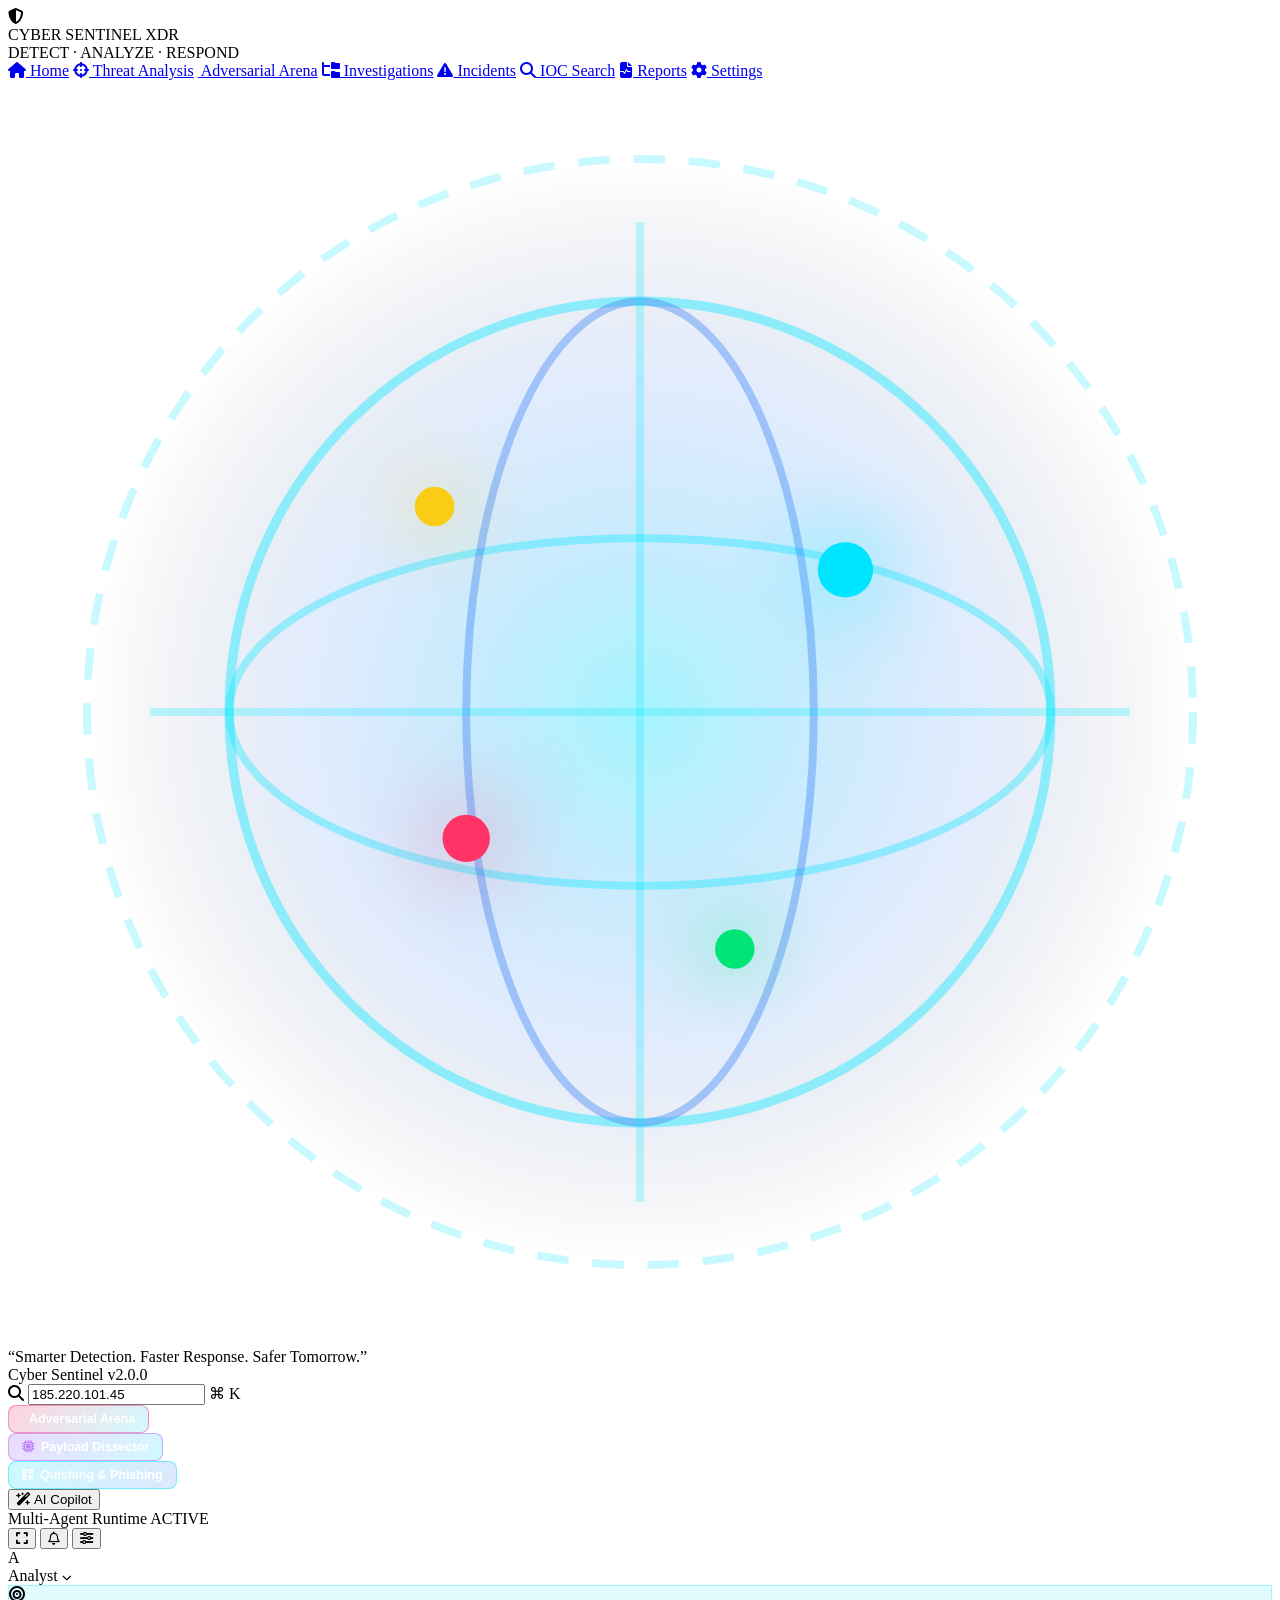
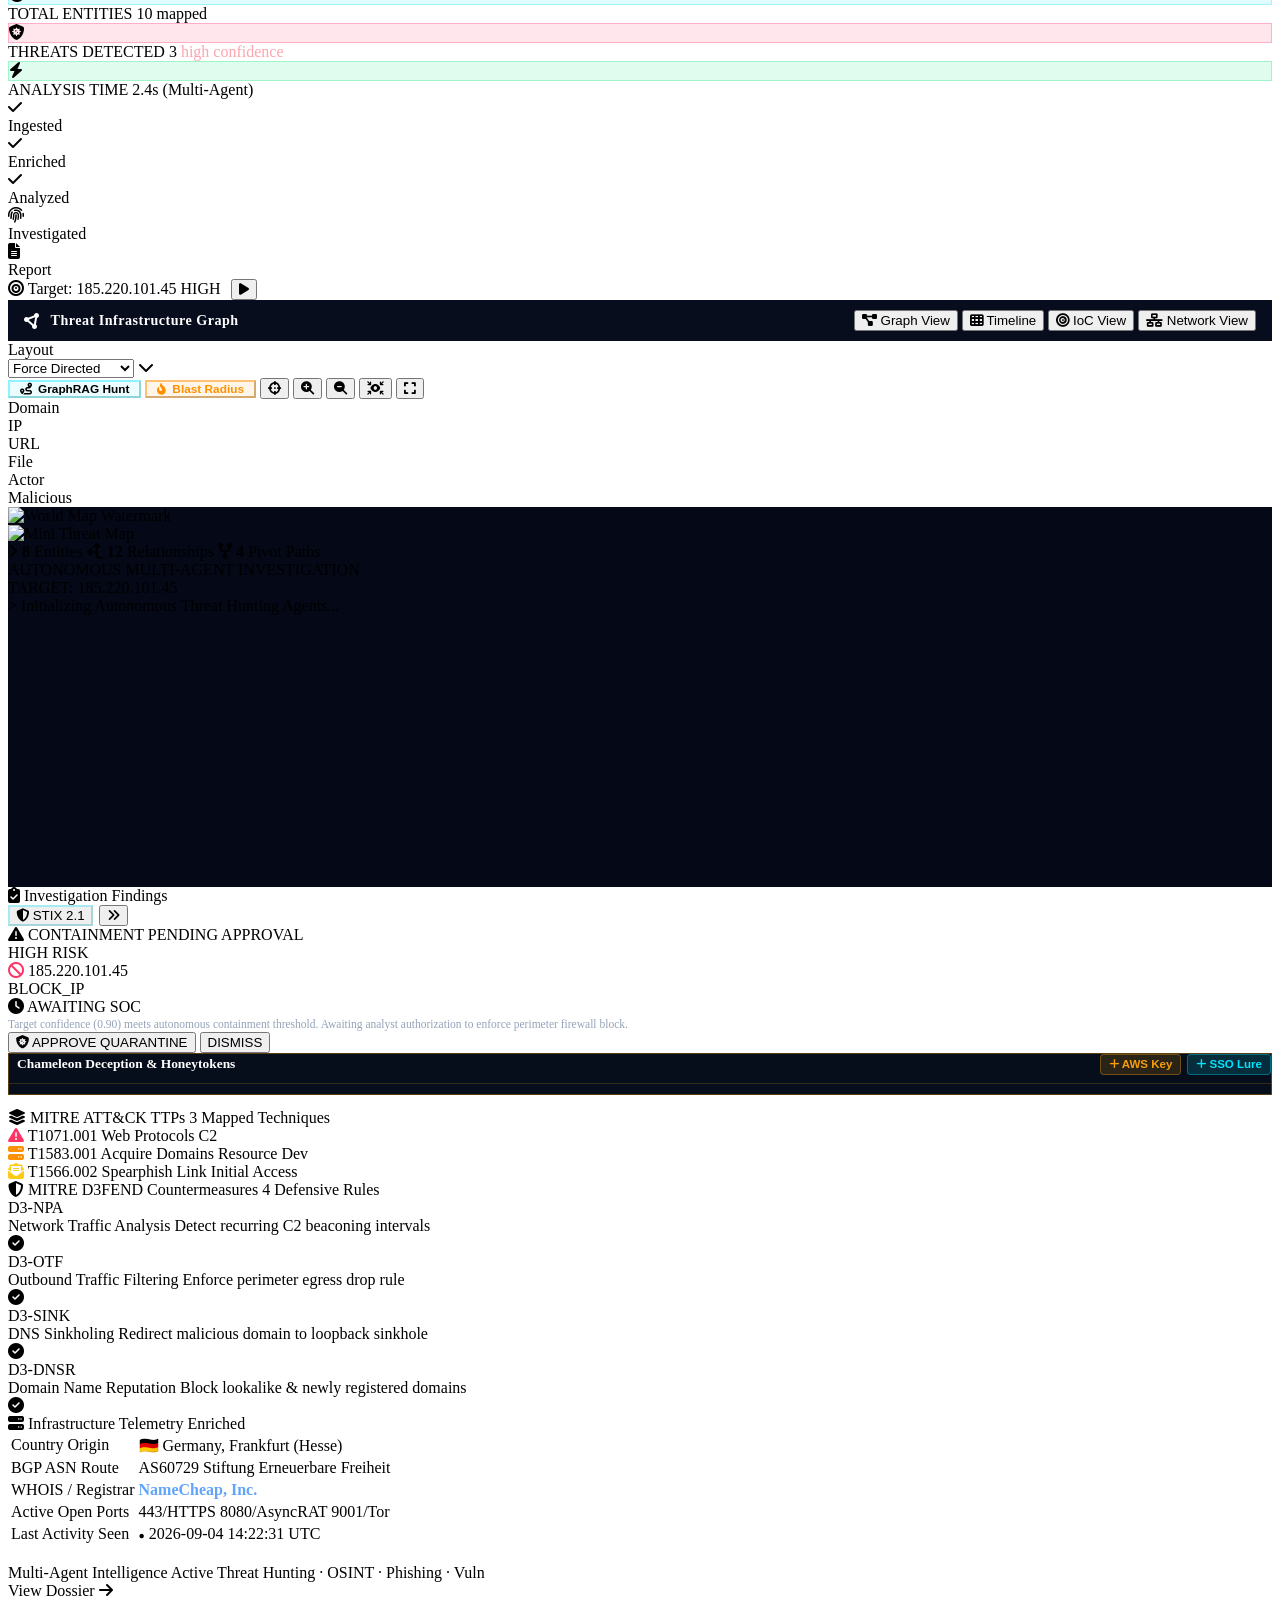
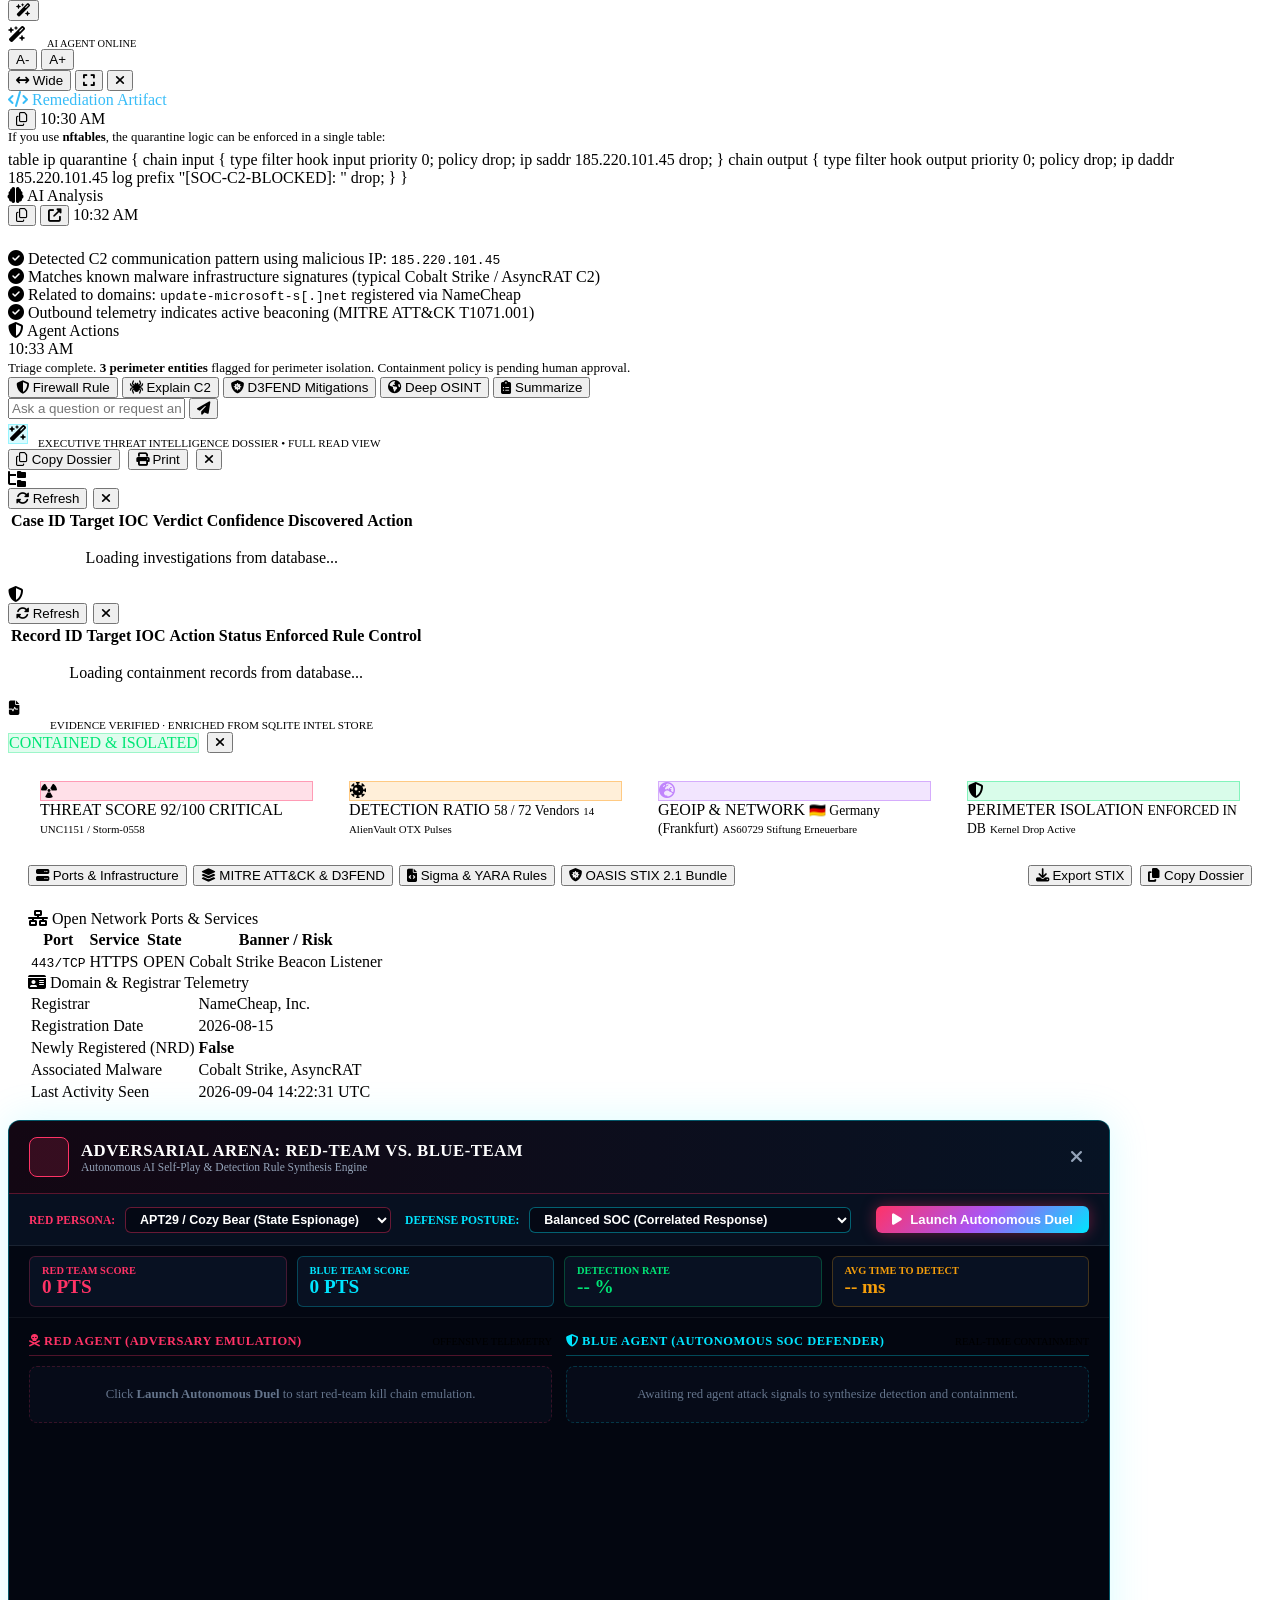
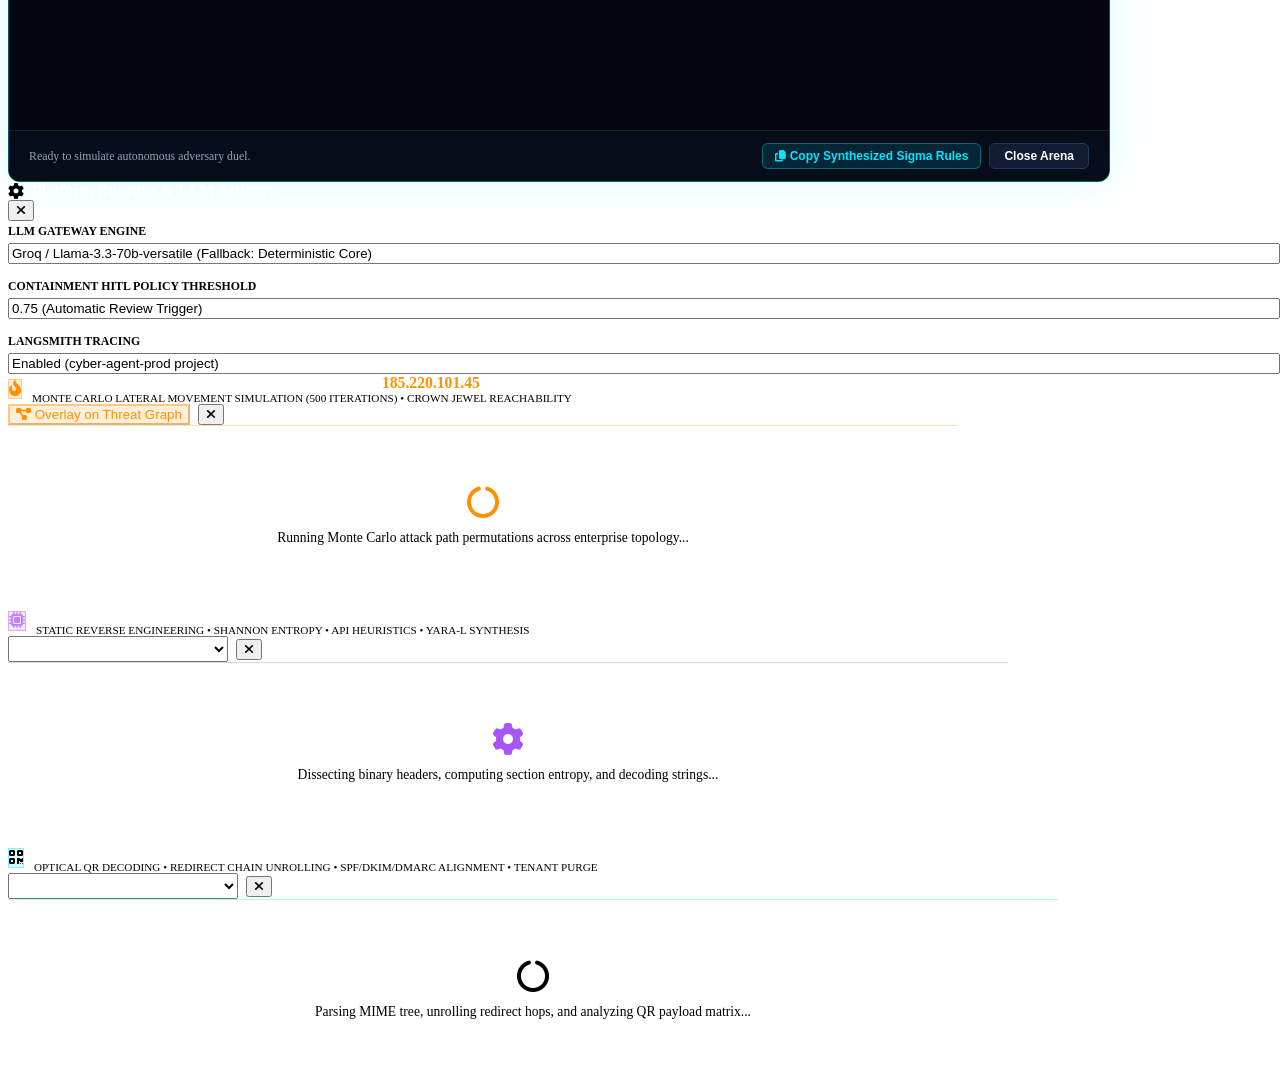
==== apps/api/static/index.html @ 0c60cfd6 "feat: Autonomous Quishing & Advanced Phishing Pipeline with Live Dynamic Dissector" ====
<!DOCTYPE html>
<html lang="en">
<head>
  <meta charset="UTF-8">
  <meta name="viewport" content="width=device-width, initial-scale=1.0">
  <title>Cyber Sentinel XDR — Detect · Analyze · Respond</title>
  <link rel="preconnect" href="https://fonts.googleapis.com">
  <link rel="preconnect" href="https://fonts.gstatic.com" crossorigin>
  <link href="https://fonts.googleapis.com/css2?family=Plus+Jakarta+Sans:wght@400;500;600;700;800&family=JetBrains+Mono:wght@400;500;600;700&display=swap" rel="stylesheet">
  <link rel="stylesheet" href="https://cdnjs.cloudflare.com/ajax/libs/font-awesome/6.4.0/css/all.min.css">
    <!-- Leaflet 1.9.4 & D3 / TopoJSON for Real Cyber World Map -->
  <link rel="stylesheet" href="https://unpkg.com/leaflet@1.9.4/dist/leaflet.css" />
  <script src="https://unpkg.com/leaflet@1.9.4/dist/leaflet.js"></script>
  <script src="https://unpkg.com/d3@7"></script>
  <script src="https://unpkg.com/topojson-client@3"></script>
  <script src="https://cdnjs.cloudflare.com/ajax/libs/cytoscape/3.26.0/cytoscape.min.js"></script>
  <script src="https://cdnjs.cloudflare.com/ajax/libs/marked/9.1.6/marked.min.js"></script>
  <link rel="stylesheet" href="/static/css/styles.css">
</head>
<body>

  <!-- ========================================================================
       1. FAR-LEFT NAVIGATION SIDEBAR (MATCHING MOCKUP)
       ======================================================================== -->
  <aside class="sidebar-nav">
    <div class="brand-logo-area">
      <div class="brand-shield-icon">
        <i class="fa-solid fa-shield-halved"></i>
      </div>
      <div class="brand-text-block">
        <div class="brand-name">CYBER SENTINEL <span>XDR</span></div>
        <div class="brand-motto">DETECT · ANALYZE · RESPOND</div>
      </div>
    </div>

    <nav class="nav-links">
      <a class="nav-item" href="javascript:void(0)" onclick="navigateTo('home')"><i class="fa-solid fa-house"></i> Home</a>
      <a class="nav-item active" id="navThreatAnalysis" href="javascript:void(0)" onclick="navigateTo('threat-analysis')"><i class="fa-solid fa-crosshairs"></i> Threat Analysis</a>
      <a class="nav-item" href="javascript:void(0)" onclick="openArenaModal()"><i class="fa-solid fa-swords" style="color: #ff3366;"></i> Adversarial Arena</a>
      <a class="nav-item" href="javascript:void(0)" onclick="openInvestigations()"><i class="fa-solid fa-folder-tree"></i> Investigations</a>
      <a class="nav-item" href="javascript:void(0)" onclick="openIncidents()"><i class="fa-solid fa-triangle-exclamation"></i> Incidents</a>
      <a class="nav-item" href="javascript:void(0)" onclick="focusIocSearch()"><i class="fa-solid fa-magnifying-glass"></i> IOC Search</a>
      <a class="nav-item" href="javascript:void(0)" onclick="openReportsModal()"><i class="fa-solid fa-file-waveform"></i> Reports</a>
      <a class="nav-item" href="javascript:void(0)" onclick="openModal('settingsModal')"><i class="fa-solid fa-gear"></i> Settings</a>
    </nav>

    <!-- Holographic Cyber Globe Graphic in Sidebar -->
    <div class="sidebar-graphic-card">
      <div class="sidebar-graphic-orbit">
        <svg class="hologram-svg" viewBox="0 0 160 160">
          <defs>
            <radialGradient id="cyberCore" cx="50%" cy="50%" r="50%">
              <stop offset="0%" stop-color="#00e5ff" stop-opacity="0.35"/>
              <stop offset="60%" stop-color="#3b82f6" stop-opacity="0.15"/>
              <stop offset="100%" stop-color="#050b18" stop-opacity="0"/>
            </radialGradient>
          </defs>
          <circle cx="80" cy="80" r="70" fill="url(#cyberCore)" stroke="rgba(0, 229, 255, 0.22)" stroke-width="1" stroke-dasharray="4 3" class="spin-slow"/>
          <circle cx="80" cy="80" r="52" fill="none" stroke="rgba(0, 229, 255, 0.4)" stroke-width="1.2"/>
          <ellipse cx="80" cy="80" rx="52" ry="22" fill="none" stroke="rgba(0, 229, 255, 0.35)" stroke-width="1" class="spin-rev"/>
          <ellipse cx="80" cy="80" rx="22" ry="52" fill="none" stroke="rgba(59, 130, 246, 0.4)" stroke-width="1" class="spin-slow"/>
          <line x1="18" y1="80" x2="142" y2="80" stroke="rgba(0, 229, 255, 0.25)" stroke-width="1"/>
          <line x1="80" y1="18" x2="80" y2="142" stroke="rgba(0, 229, 255, 0.25)" stroke-width="1"/>
          <!-- Glowing Orbiting Sentinel Nodes -->
          <circle cx="106" cy="62" r="3.5" fill="#00e5ff" filter="drop-shadow(0 0 6px #00e5ff)"/>
          <circle cx="58" cy="96" r="3" fill="#ff3366" filter="drop-shadow(0 0 6px #ff3366)"/>
          <circle cx="92" cy="110" r="2.5" fill="#00e676" filter="drop-shadow(0 0 5px #00e676)"/>
          <circle cx="54" cy="54" r="2.5" fill="#facc15" filter="drop-shadow(0 0 5px #facc15)"/>
        </svg>
      </div>
      <div class="sidebar-graphic-text">
        <div class="sidebar-graphic-motto">“Smarter Detection. Faster Response. Safer Tomorrow.”</div>
        <div class="sidebar-graphic-version">Cyber Sentinel v2.0.0</div>
      </div>
    </div>
  </aside>

  <!-- ========================================================================
       2. MAIN CONTENT AREA
       ======================================================================== -->
  <main class="app-main">

    <!-- Top Universal Search Header -->
    <header class="top-header">
      <div class="search-box-wrapper" id="topSearchWrapper">
        <i class="fa-solid fa-magnifying-glass search-icon" id="topSearchIcon" onclick="triggerRun()" title="Search indicator" style="cursor: pointer;"></i>
        <input type="text" id="iocSearchInput" class="search-input" placeholder="Search indicators, IPs, domains, hashes, or threat actors..." value="185.220.101.45" onkeydown="if(event.key==='Enter') triggerRun();">
        <span class="shortcut-badge">⌘ K</span>
      </div>

      <div class="top-header-right">
        <button class="arena-nav-btn" onclick="openArenaModal()" title="Launch Autonomous Adversarial Arena (Red vs. Blue Self-Play)" style="background: linear-gradient(135deg, rgba(255, 51, 102, 0.22), rgba(0, 229, 255, 0.18)); border: 1px solid rgba(255, 51, 102, 0.45); color: #ffffff; padding: 6px 13px; border-radius: 8px; font-weight: 700; font-size: 0.78rem; display: flex; align-items: center; gap: 7px; cursor: pointer; transition: all 0.2s ease;">
          <i class="fa-solid fa-swords" style="color: #ff3366;"></i>
          <span>Adversarial Arena</span>
        </button>

        <button class="malware-nav-btn" onclick="openMalwareModal()" title="Static Binary & Payload Dissection Agent (Reverse Engineering)" style="background: linear-gradient(135deg, rgba(168, 85, 247, 0.22), rgba(0, 229, 255, 0.18)); border: 1px solid rgba(168, 85, 247, 0.45); color: #ffffff; padding: 6px 13px; border-radius: 8px; font-weight: 700; font-size: 0.78rem; display: flex; align-items: center; gap: 7px; cursor: pointer; transition: all 0.2s ease;">
          <i class="fa-solid fa-microchip" style="color: #c084fc;"></i>
          <span>Payload Dissector</span>
        </button>

        <button class="quishing-nav-btn" onclick="openQuishingModal()" title="Autonomous Quishing (QR Phishing) & Advanced Email Forensics" style="background: linear-gradient(135deg, rgba(0, 229, 255, 0.2), rgba(59, 130, 246, 0.18)); border: 1px solid rgba(0, 229, 255, 0.45); color: #ffffff; padding: 6px 13px; border-radius: 8px; font-weight: 700; font-size: 0.78rem; display: flex; align-items: center; gap: 7px; cursor: pointer; transition: all 0.2s ease;">
          <i class="fa-solid fa-qrcode" style="color: var(--neon-cyan);"></i>
          <span>Quishing &amp; Phishing</span>
        </button>

        <button class="copilot-nav-btn" onclick="toggleCopilotWidget()" title="Toggle Cyber Copilot (or click floating launcher)">
          <i class="fa-solid fa-wand-magic-sparkles" style="color: var(--neon-cyan);"></i>
          <span>AI Copilot</span>
        </button>

        <div class="status-pill-runtime">
          <div class="status-pill-dot"></div>
          <span>Multi-Agent Runtime ACTIVE</span>
        </div>

        <button class="header-icon-btn" id="btnGlobalFullscreen" onclick="toggleGlobalFullscreen()" title="Fullscreen Dashboard"><i class="fa-solid fa-expand"></i></button>
        <button class="header-icon-btn" title="Alerts"><i class="fa-regular fa-bell"></i></button>
        <button class="header-icon-btn" title="Settings" onclick="openModal('settingsModal')"><i class="fa-solid fa-sliders"></i></button>

        <div class="analyst-profile">
          <div class="profile-avatar">A</div>
          <span>Analyst</span>
          <i class="fa-solid fa-chevron-down" style="font-size: 0.6rem; color: var(--text-muted);"></i>
        </div>
      </div>
    </header>

    <!-- Executive Metrics & Stepper Ribbon -->
    <section class="metrics-ribbon">
      <div class="kpi-cards-group">
        
        <!-- Card 1: Total Entities -->
        <div class="kpi-chip-card">
          <div class="kpi-icon-box" style="background: rgba(0, 229, 255, 0.12); color: var(--neon-cyan); border: 1px solid rgba(0, 229, 255, 0.3);">
            <i class="fa-solid fa-bullseye"></i>
          </div>
          <div class="kpi-details">
            <span class="kpi-label">TOTAL ENTITIES</span>
            <span class="kpi-value-row"><span id="metricTotalEntities">10</span> <span class="kpi-subtext">mapped</span></span>
          </div>
        </div>

        <!-- Card 2: Threats Detected -->
        <div class="kpi-chip-card">
          <div class="kpi-icon-box" style="background: rgba(255, 51, 102, 0.12); color: var(--neon-red); border: 1px solid rgba(255, 51, 102, 0.3);">
            <i class="fa-solid fa-shield-virus"></i>
          </div>
          <div class="kpi-details">
            <span class="kpi-label">THREATS DETECTED</span>
            <span class="kpi-value-row" style="color: var(--neon-red);"><span id="metricThreatsCount">3</span> <span class="kpi-subtext" style="color: #fda4af;">high confidence</span></span>
          </div>
        </div>

        <!-- Card 3: Analysis Time -->
        <div class="kpi-chip-card">
          <div class="kpi-icon-box" style="background: rgba(0, 230, 118, 0.12); color: var(--neon-green); border: 1px solid rgba(0, 230, 118, 0.3);">
            <i class="fa-solid fa-bolt"></i>
          </div>
          <div class="kpi-details">
            <span class="kpi-label">ANALYSIS TIME</span>
            <span class="kpi-value-row"><span id="metricAnalysisTime">2.4s</span> <span class="kpi-subtext" style="color: var(--neon-cyan);">(Multi-Agent)</span></span>
          </div>
        </div>

      </div>

      <!-- Execution Pipeline Dots -->
      <div class="pipeline-stepper" id="pipelineStepper">
        <div class="step-item completed" id="stepItemIngested">
          <div class="step-dot"><i class="fa-solid fa-check"></i></div>
          <span>Ingested</span>
        </div>
        <div class="step-connector completed" id="stepConn1"></div>

        <div class="step-item completed" id="stepItemEnriched">
          <div class="step-dot"><i class="fa-solid fa-check"></i></div>
          <span>Enriched</span>
        </div>
        <div class="step-connector completed" id="stepConn2"></div>

        <div class="step-item completed" id="stepItemAnalyzed">
          <div class="step-dot"><i class="fa-solid fa-check"></i></div>
          <span>Analyzed</span>
        </div>
        <div class="step-connector completed" id="stepConn3"></div>

        <div class="step-item active" id="stepItemInvestigated">
          <div class="step-dot"><i class="fa-solid fa-fingerprint"></i></div>
          <span>Investigated</span>
        </div>
        <div class="step-connector" id="stepConn4"></div>

        <div class="step-item" id="stepItemReport">
          <div class="step-dot"><i class="fa-solid fa-file-lines"></i></div>
          <span>Report</span>
        </div>
      </div>

      <!-- Target Badge with Run Action -->
      <div class="active-target-badge">
        <i class="fa-solid fa-bullseye" style="color: var(--neon-red);"></i>
        <span id="targetBadgeIoc">Target: 185.220.101.45</span>
        <span class="badge-c2-high" id="targetBadgeSeverity">HIGH</span>
        <button class="header-icon-btn" id="targetBadgeBtn" onclick="triggerRun()" title="Rerun Investigation" style="margin-left: 6px; color: var(--neon-cyan);"><i class="fa-solid fa-play"></i></button>
      </div>
    </section>

    <!-- 2-Column Body Workspace (Threat Graph + Findings) -->
    <div class="soc-body-grid">

      <!-- ====================================================================
           COLUMN 1: THREAT INFRASTRUCTURE GRAPH (EXPANSIVE HIGH-RES CANVAS)
           ==================================================================== -->
      <div class="workspace-column" id="graphWorkspaceColumn">
        
        <!-- Threat Infrastructure Graph Header matching reference -->
        <div class="column-header" style="display: flex; align-items: center; justify-content: space-between; padding: 10px 16px; background: #070d1d; border-bottom: 1px solid var(--border-color);">
          <div style="display: flex; align-items: center; gap: 10px; font-weight: 800; font-size: 0.88rem; color: #ffffff; letter-spacing: 0.5px;">
            <i class="fa-solid fa-circle-nodes" style="color: var(--neon-cyan); font-size: 1rem;"></i>
            <span>Threat Infrastructure Graph</span>
          </div>

          <!-- Top View Mode Tabs: World Map & Graph View -->
          <div class="graph-top-tabs">
            <button class="graph-top-tab active" id="tabGraph" onclick="setGraphView('graph')"><i class="fa-solid fa-diagram-project"></i> Graph View</button>
            <button class="graph-top-tab" id="tabTimeline" onclick="setGraphView('timeline')"><i class="fa-solid fa-table-cells"></i> Timeline</button>
            <button class="graph-top-tab" id="tabIoc" onclick="setGraphView('ioc')"><i class="fa-solid fa-bullseye"></i> IoC View</button>
            <button class="graph-top-tab" id="tabNetwork" onclick="setGraphView('network')"><i class="fa-solid fa-network-wired"></i> Network View</button>
          </div>
        </div>

        <!-- Sub-Toolbar: Layout Dropdown + Quick Tools + Legend -->
        <div class="graph-sub-toolbar">
          <div class="sub-toolbar-left">
            <span class="sub-toolbar-label">Layout</span>
            <div class="layout-dropdown-wrapper">
              <select id="graphLayoutDropdown" class="layout-dropdown-select" onchange="setLayout(this.value)">
                <option value="preset">Force Directed</option>
                <option value="concentric">Concentric Radar</option>
                <option value="breadthfirst">Hierarchical</option>
                <option value="cose">Dynamic Physics</option>
              </select>
              <i class="fa-solid fa-chevron-down select-chevron"></i>
            </div>

            <!-- Side Zoom & Fit Tools -->
            <div class="sub-toolbar-tools">
              <button class="ctrl-tool-btn" id="btnGraphRAGHunt" onclick="triggerGraphRAGHunt()" title="Autonomous Multi-Hop GraphRAG Threat Hunt" style="color: var(--neon-cyan); border-color: rgba(0, 229, 255, 0.4); background: rgba(0, 229, 255, 0.08); width: auto; padding: 0 10px; gap: 6px; font-weight: 700; font-size: 0.74rem; display: inline-flex; align-items: center;"><i class="fa-solid fa-route"></i> <span>GraphRAG Hunt</span></button>
              <button class="ctrl-tool-btn" id="btnAttackPath" onclick="triggerAttackPathSim()" title="Autonomous Attack Path & Blast Radius Simulation" style="color: #ff9100; border-color: rgba(255, 145, 0, 0.5); background: rgba(255, 145, 0, 0.09); width: auto; padding: 0 10px; gap: 6px; font-weight: 700; font-size: 0.74rem; display: inline-flex; align-items: center;"><i class="fa-solid fa-fire-flame-curved"></i> <span>Blast Radius</span></button>
              <button class="ctrl-tool-btn" onclick="centerGraph()" title="Center Graph"><i class="fa-solid fa-crosshairs"></i></button>
              <button class="ctrl-tool-btn" onclick="zoomGraph(1.2)" title="Zoom In"><i class="fa-solid fa-magnifying-glass-plus"></i></button>
              <button class="ctrl-tool-btn" onclick="zoomGraph(0.8)" title="Zoom Out"><i class="fa-solid fa-magnifying-glass-minus"></i></button>
              <button class="ctrl-tool-btn" onclick="fitGraph()" title="Fit View"><i class="fa-solid fa-arrows-to-eye"></i></button>
              <button class="ctrl-tool-btn" id="btnSideFullscreen" onclick="toggleGraphFullscreen()" title="Full Screen View"><i class="fa-solid fa-expand"></i></button>
            </div>
          </div>

          <!-- Legend matching user image -->
          <div class="sub-toolbar-legend">
            <div class="legend-pill-item"><span class="legend-dot-glow" style="background: #00e5ff; box-shadow: 0 0 6px #00e5ff;"></span> Domain</div>
            <div class="legend-pill-item"><span class="legend-dot-glow" style="background: #ff3366; box-shadow: 0 0 6px #ff3366;"></span> IP</div>
            <div class="legend-pill-item"><span class="legend-dot-glow" style="background: #a855f7; box-shadow: 0 0 6px #a855f7;"></span> URL</div>
            <div class="legend-pill-item"><span class="legend-dot-glow" style="background: #ff9100; box-shadow: 0 0 6px #ff9100;"></span> File</div>
            <div class="legend-pill-item"><span class="legend-dot-glow" style="background: #00e676; box-shadow: 0 0 6px #00e676;"></span> Actor</div>
            <div class="legend-pill-item"><span class="legend-dot-glow" style="background: #ff1744; box-shadow: 0 0 6px #ff1744;"></span> Malicious</div>
          </div>
        </div>

                <div class="graph-view-wrapper" style="flex: 1; min-height: 260px; height: 380px; position: relative; overflow: hidden; background: #040817;">
          
          <!-- Leaflet Interactive Cyber Threat World Map Container -->
          <div id="leafletThreatMap"></div>

          <!-- High-Definition World Map Watermark Background (Authentic Natural Earth Vectors) -->
          <div class="graph-world-map-watermark">
            <img src="/static/assets/world-map-watermark.svg" class="graph-world-map-watermark" alt="World Map Watermark">
          </div>

          <!-- Mini World Map Card in Bottom-Right matching reference (Accurate Silhouette) -->
          <div class="mini-world-map-card" onclick="setGraphView('worldmap')" title="Click to view full World Threat Map">
            <img src="/static/assets/mini-world-map.svg" style="width: 100%; height: 100%; object-fit: contain; pointer-events: none;" alt="Mini Threat Map">
          </div>

          <!-- Bottom Stats Pill Bar inside Canvas matching reference -->
          <div class="graph-canvas-stats-pill">
            <span class="pill-stat-item"><i class="fa-solid fa-angle-right" style="color: var(--neon-cyan);"></i> <strong id="canvasStatNodes">8</strong> Entities</span>
            <span class="pill-stat-item"><i class="fa-solid fa-arrows-split-up-and-left" style="color: var(--neon-cyan);"></i> <strong id="canvasStatRels">12</strong> Relationships</span>
            <span class="pill-stat-item"><i class="fa-solid fa-code-fork" style="color: var(--neon-cyan);"></i> <strong id="canvasStatPivots">4</strong> Pivot Paths</span>
          </div>

          <!-- Cyber Radar Scanner Overlay -->
          <div class="cyber-radar-overlay" id="cyberRadarOverlay">
            <div class="radar-scan-reticle">
              <div class="radar-outer-ring"></div>
              <div class="radar-mid-ring"></div>
              <div class="radar-inner-core"></div>
              <div class="radar-sweep-beam"></div>
              <div class="radar-crosshair-h"></div>
              <div class="radar-crosshair-v"></div>
              <div class="radar-blip blip-1"></div>
              <div class="radar-blip blip-2"></div>
              <div class="radar-blip blip-3"></div>
            </div>
            <div class="radar-status-panel">
              <div class="radar-badge-live">
                <div class="radar-live-dot"></div>
                <span id="radarStageTitle">AUTONOMOUS MULTI-AGENT INVESTIGATION</span>
              </div>
              <div class="radar-target-name" id="radarTargetName">TARGET: 185.220.101.45</div>
              <div class="radar-telemetry-feed" id="radarTelemetryFeed">
                > Initializing Autonomous Threat Hunting Agents...
              </div>
              <div class="radar-progress-container">
                <div class="radar-progress-bar" id="radarProgressBar"></div>
              </div>
            </div>
          </div>

          <!-- Cytoscape Canvas Container -->
          <div id="cy"></div>
          
        </div>

        </div>

      <!-- ====================================================================
           COLUMN 3: INVESTIGATION FINDINGS (EXACT MOCKUP ACCURATE)
           ==================================================================== -->
      <div class="workspace-column" id="findingsColumn">
        <div class="column-header">
          <span><i class="fa-solid fa-clipboard-check"></i> Investigation Findings</span>
          <div style="display: flex; align-items: center; gap: 6px;">
            <button class="shortcut-badge" id="exportStixBtn" style="color: var(--neon-cyan); border-color: rgba(0, 229, 255, 0.3); cursor: pointer;"><i class="fa-solid fa-shield-halved"></i> STIX 2.1</button>
            <button class="header-pill-btn" onclick="toggleFindingsColumn()" id="btnToggleFindings" title="Collapse / Expand Findings Panel"><i class="fa-solid fa-angles-right"></i></button>
          </div>
        </div>

        <div class="findings-scroll-area">
          
          <!-- Containment Pending Approval Alert Box -->
          <div class="containment-alert-box" id="hitlContainmentBox">
            <div class="alert-headline-row">
              <div class="alert-title">
                <i class="fa-solid fa-triangle-exclamation"></i> CONTAINMENT PENDING APPROVAL
              </div>
              <span class="badge-c2-high">HIGH RISK</span>
            </div>
            <div class="containment-meta-row">
              <div class="target-badge-pill"><i class="fa-solid fa-ban" style="color: #ff3366;"></i> 185.220.101.45</div>
              <div class="action-badge-pill">BLOCK_IP</div>
              <div class="status-badge-pending"><i class="fa-solid fa-clock"></i> AWAITING SOC</div>
            </div>
            <div class="alert-body-text" id="containmentBodyText" style="font-size: 0.72rem; color: #94a3b8; line-height: 1.4;">
              Target confidence (0.90) meets autonomous containment threshold. Awaiting analyst authorization to enforce perimeter firewall block.
            </div>
            <div class="alert-buttons-row">
              <button class="btn-quarantine" id="approveQuarantineBtn"><i class="fa-solid fa-shield-virus"></i> APPROVE QUARANTINE</button>
              <button class="btn-dismiss-ghost" id="dismissQuarantineBtn">DISMISS</button>
            </div>
          </div>

          
          <!-- Generative Chameleon Deception & Honeytokens -->
          <div class="findings-card" style="margin-bottom: 14px; border: 1px solid rgba(245, 158, 11, 0.35); background: #060d1b;">
            <div class="findings-card-header" style="display: flex; align-items: center; justify-content: space-between; border-bottom: 1px solid rgba(245, 158, 11, 0.2); padding-bottom: 8px;">
              <div style="display: flex; align-items: center; gap: 8px;">
                <i class="fa-solid fa-honey-pot" style="color: #f59e0b; font-size: 0.95rem;"></i>
                <span style="font-weight: 800; font-size: 0.84rem; color: #ffffff;">Chameleon Deception & Honeytokens</span>
              </div>
              <div style="display: flex; gap: 6px;">
                <button onclick="deployChameleonTrap('AWS_KEY')" style="background: rgba(245, 158, 11, 0.15); color: #f59e0b; border: 1px solid rgba(245, 158, 11, 0.35); border-radius: 4px; padding: 3px 8px; font-size: 0.72rem; font-weight: 700; cursor: pointer;">
                  <i class="fa-solid fa-plus"></i> AWS Key
                </button>
                <button onclick="deployChameleonTrap('SSO_LURE')" style="background: rgba(0, 229, 255, 0.15); color: #00e5ff; border: 1px solid rgba(0, 229, 255, 0.35); border-radius: 4px; padding: 3px 8px; font-size: 0.72rem; font-weight: 700; cursor: pointer;">
                  <i class="fa-solid fa-plus"></i> SSO Lure
                </button>
              </div>
            </div>
            <div id="deceptionTrapsList" style="margin-top: 10px; max-height: 200px; overflow-y: auto;">
              <!-- Dynamically populated honeytoken cards -->
            </div>
          </div>

          <!-- MITRE ATT&CK (Offense) -->
          <div class="findings-card">
            <div class="card-title-row">
              <span><i class="fa-solid fa-layer-group" style="color: var(--neon-orange);"></i> MITRE ATT&CK TTPs</span>
              <span class="card-count-badge" id="mitreCountBadge">3 Mapped Techniques</span>
            </div>
            <div class="techniques-cloud" id="mitreAttckCloud">
              <div class="technique-chip red">
                <span class="chip-code"><i class="fa-solid fa-triangle-exclamation" style="color: #ff3366;"></i> T1071.001</span>
                <span class="chip-title">Web Protocols</span>
                <span class="chip-tactic">C2</span>
              </div>
              <div class="technique-chip orange">
                <span class="chip-code"><i class="fa-solid fa-server" style="color: #ff9100;"></i> T1583.001</span>
                <span class="chip-title">Acquire Domains</span>
                <span class="chip-tactic">Resource Dev</span>
              </div>
              <div class="technique-chip yellow">
                <span class="chip-code"><i class="fa-solid fa-envelope-open-text" style="color: #facc15;"></i> T1566.002</span>
                <span class="chip-title">Spearphish Link</span>
                <span class="chip-tactic">Initial Access</span>
              </div>
            </div>
          </div>

          <!-- MITRE D3FEND (Defense) -->
          <div class="findings-card">
            <div class="card-title-row">
              <span><i class="fa-solid fa-shield-halved" style="color: var(--neon-green);"></i> MITRE D3FEND Countermeasures</span>
              <span class="card-count-badge" id="d3fendCountBadge" style="color: var(--neon-green); border-color: rgba(0, 230, 118, 0.3);">4 Defensive Rules</span>
            </div>
            <div class="d3fend-list" id="d3fendList">
              <div class="d3fend-row">
                <span class="d3fend-id">D3-NPA</span>
                <div class="d3fend-content">
                  <span class="d3fend-name">Network Traffic Analysis</span>
                  <span class="d3fend-sub">Detect recurring C2 beaconing intervals</span>
                </div>
                <i class="fa-solid fa-circle-check d3fend-status-icon"></i>
              </div>
              <div class="d3fend-row">
                <span class="d3fend-id">D3-OTF</span>
                <div class="d3fend-content">
                  <span class="d3fend-name">Outbound Traffic Filtering</span>
                  <span class="d3fend-sub">Enforce perimeter egress drop rule</span>
                </div>
                <i class="fa-solid fa-circle-check d3fend-status-icon"></i>
              </div>
              <div class="d3fend-row">
                <span class="d3fend-id">D3-SINK</span>
                <div class="d3fend-content">
                  <span class="d3fend-name">DNS Sinkholing</span>
                  <span class="d3fend-sub">Redirect malicious domain to loopback sinkhole</span>
                </div>
                <i class="fa-solid fa-circle-check d3fend-status-icon"></i>
              </div>
              <div class="d3fend-row">
                <span class="d3fend-id">D3-DNSR</span>
                <div class="d3fend-content">
                  <span class="d3fend-name">Domain Name Reputation</span>
                  <span class="d3fend-sub">Block lookalike & newly registered domains</span>
                </div>
                <i class="fa-solid fa-circle-check d3fend-status-icon"></i>
              </div>
            </div>
          </div>

          <!-- Infrastructure Telemetry -->
          <div class="findings-card">
            <div class="card-title-row">
              <span><i class="fa-solid fa-server" style="color: var(--neon-cyan);"></i> Infrastructure Telemetry</span>
              <span class="card-count-badge" style="color: var(--neon-cyan); border-color: rgba(0, 229, 255, 0.3);">Enriched</span>
            </div>
            <table class="spec-table">
              <tbody>
                <tr>
                  <td>Country Origin</td>
                  <td>🇩🇪 Germany, Frankfurt (Hesse)</td>
                </tr>
                <tr>
                  <td>BGP ASN Route</td>
                  <td><span class="asn-pill">AS60729</span> Stiftung Erneuerbare Freiheit</td>
                </tr>
                <tr>
                  <td>WHOIS / Registrar</td>
                  <td style="color: #60a5fa; font-weight: 600;">NameCheap, Inc.</td>
                </tr>
                <tr>
                  <td>Active Open Ports</td>
                  <td>
                    <span class="port-chip danger">443/HTTPS</span>
                    <span class="port-chip warning">8080/AsyncRAT</span>
                    <span class="port-chip info">9001/Tor</span>
                  </td>
                </tr>
                <tr>
                  <td>Last Activity Seen</td>
                  <td><span style="color: var(--neon-green); font-size: 0.65rem;">●</span> 2026-09-04 14:22:31 UTC</td>
                </tr>
              </tbody>
            </table>
          </div>

          <!-- Multi-Agent Analysis Footer Card -->
          <div class="multi-agent-footer-card" onclick="openIocReport('185.220.101.45')" style="cursor: pointer;" title="View Full Forensic Dossier">
            <div class="agent-status-left">
              <div class="agent-radar-icon"><i class="fa-solid fa-radar fa-spin-pulse"></i></div>
              <div class="agent-status-text">
                <span class="agent-status-title">Multi-Agent Intelligence Active</span>
                <span class="agent-status-sub">Threat Hunting · OSINT · Phishing · Vuln</span>
              </div>
            </div>
            <div class="agent-view-btn">View Dossier <i class="fa-solid fa-arrow-right"></i></div>
          </div>

        </div>
      </div>

    </div>

    <!-- ========================================================================
         FLOATING CYBER COPILOT (LAUNCHES VIA CHAT ICON LIKE NORMAL WEBSITES)
         ======================================================================== -->

    <!-- Floating Chat Launcher Button -->
    <button class="copilot-launcher-btn" id="copilotLauncherBtn" onclick="toggleCopilotWidget()" title="Open Cyber Copilot AI (or use top header button)">
      <i class="fa-solid fa-wand-magic-sparkles"></i>
    </button>

    <!-- Floating / Slide-out Copilot Window -->
    <div class="copilot-widget-container" id="copilotWidget">
      <div class="copilot-widget-header">
        <div style="display: flex; align-items: center; gap: 10px;">
          <div class="copilot-header-icon-box">
            <i class="fa-solid fa-wand-magic-sparkles"></i>
          </div>
          <div>
            <div style="font-weight: 800; font-size: 0.9rem; color: #ffffff;">Analyst Copilot</div>
            <div style="font-size: 0.65rem; color: var(--neon-green); font-family: var(--font-mono); display: flex; align-items: center; gap: 5px;">
              <span style="display: inline-block; width: 6px; height: 6px; border-radius: 50%; background: var(--neon-green);"></span> AI AGENT ONLINE
            </div>
          </div>
        </div>

        <div class="copilot-controls-group">
          <!-- Font Sizing -->
          <div class="btn-pill-group" title="Adjust text size">
            <button class="header-pill-btn" onclick="adjustCopilotFontSize(-1)" title="Smaller text">A-</button>
            <button class="header-pill-btn" onclick="adjustCopilotFontSize(1)" title="Larger text">A+</button>
          </div>

          <!-- Wide Toggle -->
          <button class="header-pill-btn" id="btnWidgetWide" onclick="toggleWidgetWide()" title="Toggle Wide View (820px) — Expands tables and matrices"><i class="fa-solid fa-arrows-left-right"></i> Wide</button>

          <!-- Fullscreen Toggle -->
          <button class="header-pill-btn" id="btnWidgetFullscreen" onclick="toggleWidgetFullscreen()" title="Fullscreen Dossier Reader"><i class="fa-solid fa-expand"></i></button>

          <!-- Close to chat icon -->
          <button class="widget-close-btn" onclick="toggleCopilotWidget()" title="Minimize to chat icon"><i class="fa-solid fa-xmark"></i></button>
        </div>
      </div>

      <div class="copilot-scroll-area" id="copilotFeed">
        
        <!-- Mockup Message 1: Nftables Code Snippet -->
        <div class="copilot-card">
          <div class="copilot-card-header">
            <span style="color: #38bdf8; font-family: var(--font-mono);"><i class="fa-solid fa-code"></i> Remediation Artifact</span>
            <div style="display: flex; align-items: center; gap: 4px;">
              <button class="card-action-icon-btn" onclick="copyCardText(this)" title="Copy snippet"><i class="fa-regular fa-copy"></i></button>
              <span class="copilot-timestamp">10:30 AM</span>
            </div>
          </div>
          <div style="font-size: 0.8rem; color: var(--text-dim); margin-bottom: 6px;">
            If you use <strong>nftables</strong>, the quarantine logic can be enforced in a single table:
          </div>
          <div class="mockup-code-block">table ip quarantine {
  chain input {
    type filter hook input priority 0; policy drop;
    ip saddr 185.220.101.45 drop;
  }
  chain output {
    type filter hook output priority 0; policy drop;
    ip daddr 185.220.101.45 log prefix "[SOC-C2-BLOCKED]: " drop;
  }
}</div>
        </div>

        <!-- Mockup Message 2: AI Analysis with Key Findings -->
        <div class="copilot-card">
          <div class="copilot-card-header">
            <div class="copilot-tag-ai"><i class="fa-solid fa-brain"></i> AI Analysis</div>
            <div style="display: flex; align-items: center; gap: 4px;">
              <button class="card-action-icon-btn" onclick="copyCardText(this)" title="Copy text"><i class="fa-regular fa-copy"></i></button>
              <button class="card-action-icon-btn" onclick="openCardInModal(this)" title="Expand in modal reader"><i class="fa-solid fa-up-right-from-square"></i></button>
              <span class="copilot-timestamp">10:32 AM</span>
            </div>
          </div>
          <div style="font-size: 0.84rem; font-weight: 700; color: #ffffff; margin-bottom: 8px;">Key Findings</div>
          <div class="findings-checklist">
            <div class="finding-check-row">
              <i class="fa-solid fa-circle-check"></i>
              <span>Detected C2 communication pattern using malicious IP: <code style="color: var(--neon-cyan);">185.220.101.45</code></span>
            </div>
            <div class="finding-check-row">
              <i class="fa-solid fa-circle-check"></i>
              <span>Matches known malware infrastructure signatures (typical Cobalt Strike / AsyncRAT C2)</span>
            </div>
            <div class="finding-check-row">
              <i class="fa-solid fa-circle-check"></i>
              <span>Related to domains: <code style="color: var(--neon-cyan);">update-microsoft-s[.]net</code> registered via NameCheap</span>
            </div>
            <div class="finding-check-row">
              <i class="fa-solid fa-circle-check"></i>
              <span>Outbound telemetry indicates active beaconing (MITRE ATT&CK T1071.001)</span>
            </div>
          </div>
        </div>

        <!-- Mockup Message 3: Agent Actions -->
        <div class="copilot-card">
          <div class="copilot-card-header">
            <div class="copilot-tag-agent"><i class="fa-solid fa-shield-halved"></i> Agent Actions</div>
            <span class="copilot-timestamp">10:33 AM</span>
          </div>
          <div style="font-size: 0.82rem; color: var(--text-dim); line-height: 1.5;">
            Triage complete. <strong>3 perimeter entities</strong> flagged for perimeter isolation. Containment policy is pending human approval.
          </div>
        </div>

      </div>

      <!-- Quick Action Chips (Mockup Authentic) -->
      <div class="copilot-quick-chips">
        <button class="copilot-chip" onclick="quickCopilotQuery('Generate iptables and nftables perimeter containment firewall rules to block 185.220.101.45')"><i class="fa-solid fa-shield-halved"></i> Firewall Rule</button>
        <button class="copilot-chip" onclick="quickCopilotQuery('Explain C2 infrastructure topology and malware attribution for 185.220.101.45')"><i class="fa-solid fa-spider"></i> Explain C2</button>
        <button class="copilot-chip" onclick="quickCopilotQuery('Detail MITRE D3FEND defensive mitigations and counter-measures')"><i class="fa-solid fa-shield-virus"></i> D3FEND Mitigations</button>
        <button class="copilot-chip" onclick="quickCopilotQuery('Analyze full OSINT attack surface and core threat vectors for this target')"><i class="fa-solid fa-earth-americas"></i> Deep OSINT</button>
        <button class="copilot-chip" onclick="quickCopilotQuery('Summarize incident forensic timeline and recommended next steps')"><i class="fa-solid fa-clipboard-list"></i> Summarize</button>
      </div>

      <div class="copilot-input-area">
        <input type="text" id="copilotInput" class="copilot-input" placeholder="Ask a question or request analysis...">
        <button class="copilot-send-btn" id="copilotSendBtn"><i class="fa-solid fa-paper-plane"></i></button>
      </div>
    </div>
  </main>

  <!-- ========================================================================
       MODAL DIALOGS (BRIEFING READER, INVESTIGATIONS, INCIDENTS, REPORTS)
       ======================================================================== -->

  <!-- 1. Dossier & Copilot Briefing Modal (Fullscreen High-Res Reader) -->
  <div class="modal-overlay" id="copilotBriefingModal" onclick="closeModalOnBackdrop(event, 'copilotBriefingModal')">
    <div class="modal-dialog modal-lg">
      <div class="modal-header">
        <div style="display: flex; align-items: center; gap: 10px;">
          <div class="kpi-icon-box" style="background: rgba(0, 229, 255, 0.15); color: var(--neon-cyan); border: 1px solid rgba(0, 229, 255, 0.3);">
            <i class="fa-solid fa-wand-magic-sparkles"></i>
          </div>
          <div>
            <div style="font-weight: 800; font-size: 0.96rem; color: #ffffff;">Analyst Copilot — Dossier & Threat Vector Assessment</div>
            <div style="font-size: 0.7rem; color: var(--text-muted); font-family: var(--font-mono);">EXECUTIVE THREAT INTELLIGENCE DOSSIER • FULL READ VIEW</div>
          </div>
        </div>
        <div style="display: flex; align-items: center; gap: 8px;">
          <button class="header-pill-btn" onclick="copyBriefingContent()"><i class="fa-regular fa-copy"></i> Copy Dossier</button>
          <button class="header-pill-btn" onclick="window.print()"><i class="fa-solid fa-print"></i> Print</button>
          <button class="modal-close-btn" onclick="closeModal('copilotBriefingModal')"><i class="fa-solid fa-xmark"></i></button>
        </div>
      </div>
      <div class="modal-body copilot-markdown-body" id="briefingModalBody" style="max-height: 75vh; overflow-y: auto;">
        <!-- Briefing content injected here -->
      </div>
    </div>
  </div>

  <!-- 2. Investigations Queue Modal -->
  <div class="modal-overlay" id="investigationsModal" onclick="closeModalOnBackdrop(event, 'investigationsModal')">
    <div class="modal-dialog modal-lg">
      <div class="modal-header">
        <div style="display: flex; align-items: center; gap: 8px;">
          <i class="fa-solid fa-folder-tree" style="color: var(--neon-cyan);"></i>
          <span style="font-weight: 800; color: #ffffff;">Investigation History & Cases (SQLite Database)</span>
        </div>
        <div style="display: flex; align-items: center; gap: 6px;">
          <button class="header-pill-btn" onclick="loadInvestigationsModal()"><i class="fa-solid fa-rotate"></i> Refresh</button>
          <button class="modal-close-btn" onclick="closeModal('investigationsModal')"><i class="fa-solid fa-xmark"></i></button>
        </div>
      </div>
      <div class="modal-body">
        <table class="copilot-table-responsive" style="margin: 0;">
          <thead>
            <tr>
              <th>Case ID</th>
              <th>Target IOC</th>
              <th>Verdict</th>
              <th>Confidence</th>
              <th>Discovered</th>
              <th>Action</th>
            </tr>
          </thead>
          <tbody id="investigationsTableBody">
            <tr>
              <td colspan="6" style="text-align: center; color: var(--text-muted); padding: 16px;">Loading investigations from database...</td>
            </tr>
          </tbody>
        </table>
      </div>
    </div>
  </div>

  <!-- 3. Incidents & Containment Registry Modal -->
  <div class="modal-overlay" id="incidentsModal" onclick="closeModalOnBackdrop(event, 'incidentsModal')">
    <div class="modal-dialog modal-lg">
      <div class="modal-header">
        <div style="display: flex; align-items: center; gap: 8px;">
          <i class="fa-solid fa-shield-halved" style="color: var(--neon-green);"></i>
          <span style="font-weight: 800; color: #ffffff;">Perimeter Containment Registry (SQLite Database)</span>
        </div>
        <div style="display: flex; align-items: center; gap: 6px;">
          <button class="header-pill-btn" onclick="loadIncidentsModal()"><i class="fa-solid fa-rotate"></i> Refresh</button>
          <button class="modal-close-btn" onclick="closeModal('incidentsModal')"><i class="fa-solid fa-xmark"></i></button>
        </div>
      </div>
      <div class="modal-body">
        <table class="copilot-table-responsive" style="margin: 0;">
          <thead>
            <tr>
              <th>Record ID</th>
              <th>Target IOC</th>
              <th>Action</th>
              <th>Status</th>
              <th>Enforced Rule</th>
              <th>Control</th>
            </tr>
          </thead>
          <tbody id="containmentTableBody">
            <tr>
              <td colspan="6" style="text-align: center; color: var(--text-muted); padding: 16px;">Loading containment records from database...</td>
            </tr>
          </tbody>
        </table>
      </div>
    </div>
  </div>

  <!-- 4. Threat Intelligence & Forensic Reports Modal -->
  <div class="modal-overlay" id="reportsModal" onclick="closeModalOnBackdrop(event, 'reportsModal')">
    <div class="modal-dialog modal-xl" style="max-height: 90vh;">
      <div class="modal-header">
        <div style="display: flex; align-items: center; gap: 10px;">
          <div class="brand-shield-icon" style="width: 32px; height: 32px; font-size: 0.9rem;">
            <i class="fa-solid fa-file-waveform"></i>
          </div>
          <div>
            <div style="font-weight: 800; font-size: 1rem; color: #ffffff; display: flex; align-items: center; gap: 8px;">
              <span>Threat Intelligence Dossier</span>
              <span id="repIocBadge" class="shortcut-badge" style="color: var(--neon-cyan); border-color: rgba(0, 229, 255, 0.4); font-size: 0.8rem;">185.220.101.45</span>
            </div>
            <div style="font-size: 0.7rem; color: var(--text-muted); font-family: var(--font-mono);">
              EVIDENCE VERIFIED · ENRICHED FROM SQLITE INTEL STORE
            </div>
          </div>
        </div>

        <div style="display: flex; align-items: center; gap: 8px;">
          <div id="repContainmentStatusPill" class="status-pill-runtime" style="background: rgba(0, 230, 118, 0.12); color: #00e676; border: 1px solid rgba(0, 230, 118, 0.3);">
            <div class="status-pill-dot" style="background: #00e676;"></div>
            <span id="repContainmentStatusText">CONTAINED & ISOLATED</span>
          </div>
          <button class="modal-close-btn" onclick="closeModal('reportsModal')"><i class="fa-solid fa-xmark"></i></button>
        </div>
      </div>

      <div class="modal-body" style="padding: 16px 20px; overflow-y: auto;">
        
        <!-- Top Dossier Metric Row -->
        <div class="soc-kpi-grid" style="display: grid; grid-template-columns: repeat(4, 1fr); gap: 12px; margin-bottom: 16px;">
          
          <!-- Tile 1: Threat Score & Attribution -->
          <div class="kpi-chip-card" style="padding: 12px;">
            <div class="kpi-icon-box" style="background: rgba(255, 51, 102, 0.15); color: var(--neon-red); border: 1px solid rgba(255, 51, 102, 0.4);">
              <i class="fa-solid fa-radiation"></i>
            </div>
            <div class="kpi-details">
              <span class="kpi-label">THREAT SCORE</span>
              <span class="kpi-value-row" style="color: var(--neon-red);"><span id="repThreatScore">92</span>/100 <span class="badge-c2-high" id="repThreatLevel">CRITICAL</span></span>
              <span style="font-size: 0.68rem; color: var(--text-dim);" id="repAttribution">UNC1151 / Storm-0558</span>
            </div>
          </div>

          <!-- Tile 2: Multi-Engine Detections -->
          <div class="kpi-chip-card" style="padding: 12px;">
            <div class="kpi-icon-box" style="background: rgba(255, 145, 0, 0.15); color: var(--neon-orange); border: 1px solid rgba(255, 145, 0, 0.4);">
              <i class="fa-solid fa-virus-covid"></i>
            </div>
            <div class="kpi-details">
              <span class="kpi-label">DETECTION RATIO</span>
              <span class="kpi-value-row" style="color: var(--neon-orange); font-size: 0.85rem;" id="repVtRatio">58 / 72 Vendors</span>
              <span style="font-size: 0.68rem; color: var(--text-dim);"><span id="repPulses">14</span> AlienVault OTX Pulses</span>
            </div>
          </div>

          <!-- Tile 3: GeoIP & Autonomous System -->
          <div class="kpi-chip-card" style="padding: 12px;">
            <div class="kpi-icon-box" style="background: rgba(168, 85, 247, 0.15); color: #c084fc; border: 1px solid rgba(168, 85, 247, 0.4);">
              <i class="fa-solid fa-earth-europe"></i>
            </div>
            <div class="kpi-details">
              <span class="kpi-label">GEOIP & NETWORK</span>
              <span class="kpi-value-row" style="font-size: 0.85rem;" id="repCountry">🇩🇪 Germany (Frankfurt)</span>
              <span style="font-size: 0.68rem; color: var(--text-dim);" id="repAsn">AS60729 Stiftung Erneuerbare</span>
            </div>
          </div>

          <!-- Tile 4: Containment Enforcement -->
          <div class="kpi-chip-card" style="padding: 12px;">
            <div class="kpi-icon-box" id="repContainmentIconBox" style="background: rgba(0, 230, 118, 0.15); color: var(--neon-green); border: 1px solid rgba(0, 230, 118, 0.4);">
              <i class="fa-solid fa-shield-halved"></i>
            </div>
            <div class="kpi-details">
              <span class="kpi-label">PERIMETER ISOLATION</span>
              <span class="kpi-value-row" style="font-size: 0.85rem; color: var(--neon-green);" id="repIsolationTitle">ENFORCED IN DB</span>
              <span style="font-size: 0.68rem; color: var(--text-dim);" id="repIsolationSub">Kernel Drop Active</span>
            </div>
          </div>

        </div>

        <!-- Dossier Sub-Navigation Bar -->
        <div style="display: flex; align-items: center; justify-content: space-between; border-bottom: 1px solid var(--border-color); padding-bottom: 10px; margin-bottom: 14px; gap: 8px; flex-wrap: wrap;">
          <div style="display: flex; gap: 6px;">
            <button class="header-pill-btn active rep-tab-btn" onclick="switchReportTab('telemetry', this)"><i class="fa-solid fa-server"></i> Ports & Infrastructure</button>
            <button class="header-pill-btn rep-tab-btn" onclick="switchReportTab('mitre', this)"><i class="fa-solid fa-layer-group"></i> MITRE ATT&CK & D3FEND</button>
            <button class="header-pill-btn rep-tab-btn" onclick="switchReportTab('detection_rules', this)"><i class="fa-solid fa-file-code"></i> Sigma & YARA Rules</button>
            <button class="header-pill-btn rep-tab-btn" onclick="switchReportTab('stix', this)"><i class="fa-solid fa-shield-virus"></i> OASIS STIX 2.1 Bundle</button>
          </div>

          <div style="display: flex; gap: 8px;">
            <button class="header-pill-btn active" id="downloadStixModalBtn" onclick="downloadStixBundle()"><i class="fa-solid fa-download"></i> Export STIX</button>
            <button class="header-pill-btn" onclick="copyReportMarkdown()"><i class="fa-solid fa-copy"></i> Copy Dossier</button>
          </div>
        </div>

        <!-- Sub-panel 1: Ports & Infrastructure Telemetry -->
        <div class="report-tab-pane" id="repPaneTelemetry">
          <div class="intel-grid-2col">
            <div class="intel-subcard">
              <div class="intel-subcard-title"><i class="fa-solid fa-network-wired"></i> Open Network Ports & Services</div>
              <table class="copilot-table-responsive" style="margin: 0;">
                <thead>
                  <tr>
                    <th>Port</th>
                    <th>Service</th>
                    <th>State</th>
                    <th>Banner / Risk</th>
                  </tr>
                </thead>
                <tbody id="repPortsTableBody">
                  <tr>
                    <td><code>443/TCP</code></td>
                    <td>HTTPS</td>
                    <td><span style="color: var(--neon-green);">OPEN</span></td>
                    <td>Cobalt Strike Beacon Listener</td>
                  </tr>
                </tbody>
              </table>
            </div>

            <div class="intel-subcard">
              <div class="intel-subcard-title"><i class="fa-solid fa-id-card"></i> Domain & Registrar Telemetry</div>
              <table class="spec-table">
                <tbody>
                  <tr>
                    <td>Registrar</td>
                    <td id="repRegistrar">NameCheap, Inc.</td>
                  </tr>
                  <tr>
                    <td>Registration Date</td>
                    <td id="repRegDate">2026-08-15</td>
                  </tr>
                  <tr>
                    <td>Newly Registered (NRD)</td>
                    <td id="repNrdBadge"><span style="color: var(--neon-orange); font-weight: 700;">False</span></td>
                  </tr>
                  <tr>
                    <td>Associated Malware</td>
                    <td id="repMalwareFamilies" style="color: var(--neon-red);">Cobalt Strike, AsyncRAT</td>
                  </tr>
                  <tr>
                    <td>Last Activity Seen</td>
                    <td id="repLastSeen">2026-09-04 14:22:31 UTC</td>
                  </tr>
                </tbody>
              </table>
            </div>
          </div>
        </div>

        <!-- Sub-panel 2: MITRE ATT&CK & D3FEND -->
        <div class="report-tab-pane" id="repPaneMitre" style="display: none;">
          <div class="intel-grid-2col">
            <div class="intel-subcard">
              <div class="intel-subcard-title"><i class="fa-solid fa-crosshairs" style="color: var(--neon-orange);"></i> MITRE ATT&CK Matrix (Offensive)</div>
              <div id="repAttckList" style="display: flex; flex-direction: column; gap: 8px;">
                <!-- Filled dynamically -->
              </div>
            </div>

            <div class="intel-subcard">
              <div class="intel-subcard-title"><i class="fa-solid fa-shield-halved" style="color: var(--neon-green);"></i> MITRE D3FEND Countermeasures (Defensive)</div>
              <div id="repD3fendList" style="display: flex; flex-direction: column; gap: 8px;">
                <!-- Filled dynamically -->
              </div>
            </div>
          </div>
        </div>

        <!-- Sub-panel 3: Sigma & YARA Detection Rules -->
        <div class="report-tab-pane" id="repPaneDetectionRules" style="display: none;">
          <div class="intel-grid-2col">
            <div class="intel-subcard">
              <div style="display: flex; justify-content: space-between; align-items: center; margin-bottom: 8px;">
                <div class="intel-subcard-title" style="margin: 0;"><i class="fa-solid fa-file-code"></i> Sigma SIEM Detection Rule</div>
                <button class="header-pill-btn" onclick="copyCodeContent('repSigmaCode')"><i class="fa-regular fa-copy"></i> Copy</button>
              </div>
              <pre class="mockup-code-block" id="repSigmaCode" style="max-height: 260px; overflow-y: auto;"></pre>
            </div>

            <div class="intel-subcard">
              <div style="display: flex; justify-content: space-between; align-items: center; margin-bottom: 8px;">
                <div class="intel-subcard-title" style="margin: 0;"><i class="fa-solid fa-file-shield"></i> YARA Memory & Endpoint Rule</div>
                <button class="header-pill-btn" onclick="copyCodeContent('repYaraCode')"><i class="fa-regular fa-copy"></i> Copy</button>
              </div>
              <pre class="mockup-code-block" id="repYaraCode" style="max-height: 260px; overflow-y: auto;"></pre>
            </div>
          </div>
        </div>

        <!-- Sub-panel 4: OASIS STIX 2.1 Bundle -->
        <div class="report-tab-pane" id="repPaneStix" style="display: none;">
          <div class="intel-subcard">
            <div style="display: flex; justify-content: space-between; align-items: center; margin-bottom: 8px;">
              <div class="intel-subcard-title" style="margin: 0;"><i class="fa-solid fa-shield-virus"></i> OASIS STIX 2.1 Threat Intel Package JSON</div>
              <button class="header-pill-btn" onclick="copyCodeContent('repStixCode')"><i class="fa-regular fa-copy"></i> Copy JSON</button>
            </div>
            <pre class="mockup-code-block" id="repStixCode" style="max-height: 280px; overflow-y: auto;"></pre>
          </div>
        </div>

      </div>
    </div>
  </div>

  <!-- 4. Adversarial Arena Modal (Red vs Blue Self-Play) -->
  <div class="modal-overlay" id="arenaModal" onclick="closeModalOnBackdrop(event, 'arenaModal')">
    <div class="modal-window arena-modal-window" style="max-width: 1100px; width: 95%; max-height: 90vh; background: #050b18; border: 1px solid rgba(0, 229, 255, 0.35); box-shadow: 0 0 40px rgba(0, 229, 255, 0.15); border-radius: 12px; display: flex; flex-direction: column; overflow: hidden;">
      
      <!-- Arena Modal Header -->
      <div class="modal-header" style="background: linear-gradient(90deg, #130713 0%, #071324 100%); padding: 16px 20px; border-bottom: 1px solid rgba(255, 51, 102, 0.3); display: flex; align-items: center; justify-content: space-between;">
        <div style="display: flex; align-items: center; gap: 12px;">
          <div style="width: 38px; height: 38px; border-radius: 8px; background: rgba(255, 51, 102, 0.15); border: 1px solid #ff3366; display: flex; align-items: center; justify-content: center; font-size: 1.1rem; color: #ff3366;">
            <i class="fa-solid fa-swords"></i>
          </div>
          <div>
            <div style="font-size: 1.05rem; font-weight: 800; color: #ffffff; letter-spacing: 0.5px;">ADVERSARIAL ARENA: RED-TEAM VS. BLUE-TEAM</div>
            <div style="font-size: 0.72rem; color: #94a3b8;">Autonomous AI Self-Play & Detection Rule Synthesis Engine</div>
          </div>
        </div>
        <button class="modal-close-btn" onclick="closeModal('arenaModal')" style="background: transparent; border: none; color: #94a3b8; font-size: 1.1rem; cursor: pointer;"><i class="fa-solid fa-xmark"></i></button>
      </div>

      <!-- Arena Controls Bar -->
      <div style="padding: 12px 20px; background: #071020; border-bottom: 1px solid rgba(255, 255, 255, 0.08); display: flex; align-items: center; justify-content: space-between; flex-wrap: wrap; gap: 12px;">
        <div style="display: flex; align-items: center; gap: 14px; flex-wrap: wrap;">
          <div>
            <span style="font-size: 0.72rem; color: #ff3366; font-weight: 800; text-transform: uppercase; margin-right: 6px;">Red Persona:</span>
            <select id="arenaPersonaSelect" style="background: #040814; border: 1px solid rgba(255, 51, 102, 0.4); color: #fff; padding: 4px 10px; border-radius: 6px; font-size: 0.78rem; font-weight: 700; outline: none;">
              <option value="APT29">APT29 / Cozy Bear (State Espionage)</option>
              <option value="FIN7">FIN7 / Carbanak (Financial Syndicate)</option>
              <option value="LAZARUS">Lazarus Group / APT38 (Crypto Theft)</option>
            </select>
          </div>
          <div>
            <span style="font-size: 0.72rem; color: #00e5ff; font-weight: 800; text-transform: uppercase; margin-right: 6px;">Defense Posture:</span>
            <select id="arenaPostureSelect" style="background: #040814; border: 1px solid rgba(0, 229, 255, 0.4); color: #fff; padding: 4px 10px; border-radius: 6px; font-size: 0.78rem; font-weight: 700; outline: none;">
              <option value="Strict Zero-Trust">Strict Zero-Trust (Ultra-Low Latency)</option>
              <option value="Balanced SOC" selected>Balanced SOC (Correlated Response)</option>
              <option value="Aggressive Autonomous">Aggressive Autonomous (Instant Containment)</option>
            </select>
          </div>
        </div>
        <button id="btnLaunchDuel" onclick="runAdversarialDuel()" style="background: linear-gradient(135deg, #ff3366 0%, #a855f7 50%, #00e5ff 100%); color: #fff; border: none; padding: 6px 16px; border-radius: 6px; font-size: 0.82rem; font-weight: 800; cursor: pointer; display: flex; align-items: center; gap: 8px; box-shadow: 0 0 15px rgba(255, 51, 102, 0.4);">
          <i class="fa-solid fa-play"></i> <span>Launch Autonomous Duel</span>
        </button>
      </div>

      <!-- Match Scoreboard Strip -->
      <div style="padding: 10px 20px; background: #030712; border-bottom: 1px solid rgba(255, 255, 255, 0.05); display: grid; grid-template-columns: repeat(auto-fit, minmax(140px, 1fr)); gap: 10px;">
        <div style="background: #081122; padding: 8px 12px; border-radius: 6px; border: 1px solid rgba(255, 51, 102, 0.25);">
          <div style="font-size: 0.65rem; color: #ff3366; font-weight: 800; text-transform: uppercase;">Red Team Score</div>
          <div id="arenaRedScore" style="font-size: 1.2rem; font-weight: 800; color: #ff3366;">0 PTS</div>
        </div>
        <div style="background: #081122; padding: 8px 12px; border-radius: 6px; border: 1px solid rgba(0, 229, 255, 0.25);">
          <div style="font-size: 0.65rem; color: #00e5ff; font-weight: 800; text-transform: uppercase;">Blue Team Score</div>
          <div id="arenaBlueScore" style="font-size: 1.2rem; font-weight: 800; color: #00e5ff;">0 PTS</div>
        </div>
        <div style="background: #081122; padding: 8px 12px; border-radius: 6px; border: 1px solid rgba(0, 230, 118, 0.25);">
          <div style="font-size: 0.65rem; color: #00e676; font-weight: 800; text-transform: uppercase;">Detection Rate</div>
          <div id="arenaDetectionRate" style="font-size: 1.2rem; font-weight: 800; color: #00e676;">-- %</div>
        </div>
        <div style="background: #081122; padding: 8px 12px; border-radius: 6px; border: 1px solid rgba(245, 158, 11, 0.25);">
          <div style="font-size: 0.65rem; color: #f59e0b; font-weight: 800; text-transform: uppercase;">Avg Time to Detect</div>
          <div id="arenaAvgTtd" style="font-size: 1.2rem; font-weight: 800; color: #f59e0b;">-- ms</div>
        </div>
      </div>

      <!-- Split-Screen Live Combat Stream -->
      <div style="display: grid; grid-template-columns: 1fr 1fr; gap: 14px; padding: 16px 20px; flex: 1; overflow-y: auto; background: #030610; min-height: 380px;">
        
        <!-- Left: Red Team Attack Stream -->
        <div style="display: flex; flex-direction: column; gap: 10px;">
          <div style="display: flex; align-items: center; justify-content: space-between; border-bottom: 1px solid rgba(255, 51, 102, 0.3); padding-bottom: 6px;">
            <span style="font-size: 0.78rem; font-weight: 800; color: #ff3366; text-transform: uppercase; letter-spacing: 0.5px;"><i class="fa-solid fa-skull-crossbones"></i> Red Agent (Adversary Emulation)</span>
            <span class="badge-c2-high" style="font-size: 0.65rem;">OFFENSIVE TELEMETRY</span>
          </div>
          <div id="arenaRedStream" style="display: flex; flex-direction: column; gap: 10px;">
            <div style="padding: 20px; text-align: center; color: #64748b; font-size: 0.8rem; background: #060b18; border-radius: 8px; border: 1px dashed rgba(255, 51, 102, 0.2);">
              Click <strong>Launch Autonomous Duel</strong> to start red-team kill chain emulation.
            </div>
          </div>
        </div>

        <!-- Right: Blue Team Defense Stream -->
        <div style="display: flex; flex-direction: column; gap: 10px;">
          <div style="display: flex; align-items: center; justify-content: space-between; border-bottom: 1px solid rgba(0, 229, 255, 0.3); padding-bottom: 6px;">
            <span style="font-size: 0.78rem; font-weight: 800; color: #00e5ff; text-transform: uppercase; letter-spacing: 0.5px;"><i class="fa-solid fa-shield-halved"></i> Blue Agent (Autonomous SOC Defender)</span>
            <span class="status-badge-approved" style="font-size: 0.65rem;">REAL-TIME CONTAINMENT</span>
          </div>
          <div id="arenaBlueStream" style="display: flex; flex-direction: column; gap: 10px;">
            <div style="padding: 20px; text-align: center; color: #64748b; font-size: 0.8rem; background: #060b18; border-radius: 8px; border: 1px dashed rgba(0, 229, 255, 0.2);">
              Awaiting red agent attack signals to synthesize detection and containment.
            </div>
          </div>
        </div>

      </div>

      <!-- Arena Footer Actions -->
      <div style="padding: 12px 20px; background: #060c18; border-top: 1px solid rgba(255, 255, 255, 0.08); display: flex; align-items: center; justify-content: space-between;">
        <span id="arenaStatusSummary" style="font-size: 0.74rem; color: #94a3b8;">Ready to simulate autonomous adversary duel.</span>
        <div style="display: flex; gap: 8px;">
          <button onclick="copyArenaSigmaRules()" style="background: rgba(0, 229, 255, 0.12); color: #00e5ff; border: 1px solid rgba(0, 229, 255, 0.35); border-radius: 6px; padding: 5px 12px; font-size: 0.75rem; font-weight: 700; cursor: pointer;">
            <i class="fa-solid fa-copy"></i> Copy Synthesized Sigma Rules
          </button>
          <button onclick="closeModal('arenaModal')" style="background: #111d33; color: #fff; border: 1px solid #1e3a5f; border-radius: 6px; padding: 5px 14px; font-size: 0.75rem; font-weight: 700; cursor: pointer;">
            Close Arena
          </button>
        </div>
      </div>

    </div>
  </div>

  <!-- 5. Settings Modal -->
  <div class="modal-overlay" id="settingsModal" onclick="closeModalOnBackdrop(event, 'settingsModal')">
    <div class="modal-dialog">
      <div class="modal-header">
        <div style="display: flex; align-items: center; gap: 8px;">
          <i class="fa-solid fa-gear" style="color: var(--neon-cyan);"></i>
          <span style="font-weight: 800; color: #ffffff;">Platform Runtime & LLM Settings</span>
        </div>
        <button class="modal-close-btn" onclick="closeModal('settingsModal')"><i class="fa-solid fa-xmark"></i></button>
      </div>
      <div class="modal-body">
        <div style="display: flex; flex-direction: column; gap: 12px;">
          <div>
            <label style="font-size: 0.74rem; font-weight: 700; color: var(--text-dim); text-transform: uppercase;">LLM Gateway Engine</label>
            <input type="text" class="copilot-input" style="width: 100%; margin-top: 4px;" value="Groq / Llama-3.3-70b-versatile (Fallback: Deterministic Core)" readonly>
          </div>
          <div>
            <label style="font-size: 0.74rem; font-weight: 700; color: var(--text-dim); text-transform: uppercase;">Containment HITL Policy Threshold</label>
            <input type="text" class="copilot-input" style="width: 100%; margin-top: 4px;" value="0.75 (Automatic Review Trigger)" readonly>
          </div>
          <div>
            <label style="font-size: 0.74rem; font-weight: 700; color: var(--text-dim); text-transform: uppercase;">LangSmith Tracing</label>
            <input type="text" class="copilot-input" style="width: 100%; margin-top: 4px;" value="Enabled (cyber-agent-prod project)" readonly>
          </div>
        </div>
      </div>
    </div>
  </div>

  <!-- 6. Autonomous Attack Path & Blast Radius Modal -->
  <!-- Autonomous Attack Path & Blast Radius Simulation Modal -->
  <div class="modal-overlay" id="attackPathModal" onclick="closeModalOnBackdrop(event, 'attackPathModal')">
    <div class="modal-dialog modal-lg" style="max-width: 950px; width: 92vw;">
      <div class="modal-header" style="border-bottom: 1px solid rgba(255, 145, 0, 0.3);">
        <div style="display: flex; align-items: center; gap: 10px;">
          <div class="kpi-icon-box" style="background: rgba(255, 145, 0, 0.15); color: #ff9100; border: 1px solid rgba(255, 145, 0, 0.4);">
            <i class="fa-solid fa-fire-flame-curved"></i>
          </div>
          <div>
            <div style="font-weight: 800; font-size: 0.98rem; color: #ffffff; display: flex; align-items: center; gap: 8px;">
              <span>Autonomous Attack Path &amp; Blast Radius Predictor</span>
              <span class="shortcut-badge" id="simTargetBadge" style="color: #ff9100; border-color: rgba(255, 145, 0, 0.4);">185.220.101.45</span>
            </div>
            <div style="font-size: 0.7rem; color: var(--text-muted); font-family: var(--font-mono);">MONTE CARLO LATERAL MOVEMENT SIMULATION (500 ITERATIONS) &bull; CROWN JEWEL REACHABILITY</div>
          </div>
        </div>
        <div style="display: flex; align-items: center; gap: 8px;">
          <button class="header-pill-btn" onclick="overlayAttackPathOnGraph()" style="background: rgba(255, 145, 0, 0.15); color: #ff9100; border-color: rgba(255, 145, 0, 0.4);">
            <i class="fa-solid fa-diagram-project"></i> Overlay on Threat Graph
          </button>
          <button class="modal-close-btn" onclick="closeModal('attackPathModal')"><i class="fa-solid fa-xmark"></i></button>
        </div>
      </div>

      <div class="modal-body" style="max-height: 78vh; overflow-y: auto; padding: 20px;">
        <!-- Loading State -->
        <div id="attackPathLoading" style="display: flex; flex-direction: column; align-items: center; justify-content: center; padding: 40px; gap: 12px;">
          <i class="fa-solid fa-circle-notch fa-spin" style="font-size: 2rem; color: #ff9100;"></i>
          <span style="font-family: var(--font-mono); font-size: 0.85rem; color: var(--text-dim);">Running Monte Carlo attack path permutations across enterprise topology...</span>
        </div>

        <!-- Results Container -->
        <div id="attackPathResults" style="display: none;">
          <!-- Metrics Row -->
          <div style="display: grid; grid-template-columns: repeat(4, 1fr); gap: 12px; margin-bottom: 20px;">
            <div class="sim-metric-card">
              <span class="sim-metric-label">COMPROMISE PROBABILITY</span>
              <span class="sim-metric-val" id="simProbMetric" style="color: #ff3366;">91.4%</span>
              <span class="sim-metric-sub">Monte Carlo Convergence</span>
            </div>
            <div class="sim-metric-card">
              <span class="sim-metric-label">MEAN TIME TO BREACH</span>
              <span class="sim-metric-val" id="simMttbMetric" style="color: #ff9100;">18 min</span>
              <span class="sim-metric-sub">Speed of Lateral Spread</span>
            </div>
            <div class="sim-metric-card">
              <span class="sim-metric-label">CRITICAL PATHS</span>
              <span class="sim-metric-val" id="simPathsMetric" style="color: #00e5ff;">3</span>
              <span class="sim-metric-sub">Active Pivot Trajectories</span>
            </div>
            <div class="sim-metric-card">
              <span class="sim-metric-label">CROWN JEWELS AT RISK</span>
              <span class="sim-metric-val" id="simJewelsMetric" style="color: #a855f7;">3</span>
              <span class="sim-metric-sub">Within Reach (1-3 Hops)</span>
            </div>
          </div>

          <!-- Crown Jewels Section -->
          <div style="margin-bottom: 20px;">
            <h4 style="color: #ffffff; font-size: 0.82rem; text-transform: uppercase; letter-spacing: 0.5px; margin-bottom: 10px; display: flex; align-items: center; gap: 6px;">
              <i class="fa-solid fa-gem" style="color: #ff3366;"></i> Crown Jewel Assets Within Adversary Reach
            </h4>
            <div id="simJewelsContainer" style="display: grid; grid-template-columns: repeat(auto-fill, minmax(280px, 1fr)); gap: 10px;"></div>
          </div>

          <!-- Attack Paths Sequence -->
          <div style="margin-bottom: 20px;">
            <h4 style="color: #ffffff; font-size: 0.82rem; text-transform: uppercase; letter-spacing: 0.5px; margin-bottom: 10px; display: flex; align-items: center; gap: 6px;">
              <i class="fa-solid fa-route" style="color: #ff9100;"></i> Predicted Lateral Movement Pivot Sequences
            </h4>
            <div id="simPathsContainer" style="display: flex; flex-direction: column; gap: 12px;"></div>
          </div>

          <!-- Chokepoint Defenses -->
          <div>
            <h4 style="color: #ffffff; font-size: 0.82rem; text-transform: uppercase; letter-spacing: 0.5px; margin-bottom: 10px; display: flex; align-items: center; gap: 6px;">
              <i class="fa-solid fa-shield-halved" style="color: #00e676;"></i> Recommended Chokepoint Defenses (Pre-emptive Containment)
            </h4>
            <div id="simChokepointsContainer" style="display: flex; flex-direction: column; gap: 10px;"></div>
          </div>
        </div>
      </div>
    </div>
  </div>

  <!-- 7. Autonomous Binary & Payload Dissection Modal -->
  <div class="modal-overlay" id="malwareModal" onclick="closeModalOnBackdrop(event, 'malwareModal')">
    <div class="modal-dialog modal-lg" style="max-width: 1000px; width: 94vw;">
      <div class="modal-header" style="border-bottom: 1px solid rgba(168, 85, 247, 0.3);">
        <div style="display: flex; align-items: center; gap: 10px;">
          <div class="kpi-icon-box" style="background: rgba(168, 85, 247, 0.15); color: #c084fc; border: 1px solid rgba(168, 85, 247, 0.4);">
            <i class="fa-solid fa-microchip"></i>
          </div>
          <div>
            <div style="font-weight: 800; font-size: 0.98rem; color: #ffffff; display: flex; align-items: center; gap: 8px;">
              <span>Autonomous Binary &amp; Payload Dissection Agent</span>
              <span id="malwareVerdictBadge" class="shortcut-badge tag-threat">ANALYZING</span>
            </div>
            <div style="font-size: 0.7rem; color: var(--text-muted); font-family: var(--font-mono);">STATIC REVERSE ENGINEERING &bull; SHANNON ENTROPY &bull; API HEURISTICS &bull; YARA-L SYNTHESIS</div>
          </div>
        </div>
        <div style="display: flex; align-items: center; gap: 8px;">
          <select id="malwareSampleSelect" onchange="runMalwareDissection(this.value)" class="copilot-input" style="padding: 4px 8px; font-size: 0.76rem; width: 220px;">
          </select>
          <button class="modal-close-btn" onclick="closeModal('malwareModal')"><i class="fa-solid fa-xmark"></i></button>
        </div>
      </div>

      <div class="modal-body" style="max-height: 80vh; overflow-y: auto; padding: 20px;">
        <div id="malwareLoading" style="display: flex; flex-direction: column; align-items: center; justify-content: center; padding: 40px; gap: 12px;">
          <i class="fa-solid fa-gear fa-spin" style="font-size: 2rem; color: #a855f7;"></i>
          <span style="font-family: var(--font-mono); font-size: 0.85rem; color: var(--text-dim);">Dissecting binary headers, computing section entropy, and decoding strings...</span>
        </div>

        <div id="malwareResults" style="display: none;">
          <!-- Metadata & Entropy Overview -->
          <div style="display: grid; grid-template-columns: 1.2fr 1fr; gap: 14px; margin-bottom: 20px;">
            <div class="malware-meta-card">
              <div class="meta-row">
                <span class="meta-label">File Artifact:</span>
                <span class="meta-val" id="malwareFileName">stager.exe</span>
              </div>
              <div class="meta-row">
                <span class="meta-label">Format:</span>
                <span class="meta-val" id="malwareFileType" style="color: var(--neon-cyan);">PE32+ executable</span>
              </div>
              <div class="meta-row">
                <span class="meta-label">Size:</span>
                <span class="meta-val" id="malwareFileSize">122.0 KB</span>
              </div>
              <div class="meta-row">
                <span class="meta-label">SHA-256:</span>
                <span class="meta-val"><code id="malwareSha256" style="font-size: 0.7rem; color: #cbd5e1;">8f43...010f</code></span>
              </div>
              <div class="meta-row">
                <span class="meta-label">MD5:</span>
                <span class="meta-val"><code id="malwareMd5" style="font-size: 0.72rem; color: #94a3b8;">7f83...d65d</code></span>
              </div>
            </div>

            <div class="malware-entropy-card">
              <div style="display: flex; justify-content: space-between; align-items: center; margin-bottom: 8px;">
                <span style="font-size: 0.74rem; font-weight: 700; color: var(--text-dim); text-transform: uppercase;">Shannon Entropy Score</span>
                <span id="malwareEntropyValue" style="font-family: var(--font-mono); font-size: 0.95rem; font-weight: 800; color: #ff9100;">7.91 / 8.00</span>
              </div>
              <div class="entropy-meter-container">
                <div id="malwareEntropyBar" class="entropy-meter-bar" style="width: 98%;"></div>
              </div>
              <div id="malwareEntropyStatus" style="font-size: 0.72rem; margin-top: 8px; font-family: var(--font-mono);"></div>
              <div style="font-size: 0.68rem; color: var(--text-muted); margin-top: 6px;">
                Entropy &gt; 7.0 indicates heavy packing, encryption, or compressed shellcode.
              </div>
            </div>
          </div>

          <!-- Binary Sections -->
          <div style="margin-bottom: 20px;">
            <h4 style="color: #ffffff; font-size: 0.82rem; text-transform: uppercase; letter-spacing: 0.5px; margin-bottom: 8px; display: flex; align-items: center; gap: 6px;">
              <i class="fa-solid fa-layer-group" style="color: #a855f7;"></i> Binary Sections &amp; Granular Entropy
            </h4>
            <table class="copilot-table-responsive" style="margin: 0;">
              <thead>
                <tr>
                  <th>Section</th>
                  <th>Virtual Size</th>
                  <th>Entropy</th>
                  <th>Characteristics &amp; Heuristics</th>
                </tr>
              </thead>
              <tbody id="malwareSectionsBody"></tbody>
            </table>
          </div>

          <!-- Suspicious Win32 APIs -->
          <div style="margin-bottom: 20px;">
            <h4 style="color: #ffffff; font-size: 0.82rem; text-transform: uppercase; letter-spacing: 0.5px; margin-bottom: 8px; display: flex; align-items: center; gap: 6px;">
              <i class="fa-solid fa-bolt" style="color: #ff3366;"></i> Suspicious API Imports &amp; Capabilities
            </h4>
            <table class="copilot-table-responsive" style="margin: 0;">
              <thead>
                <tr>
                  <th>API Function</th>
                  <th>Module (DLL)</th>
                  <th>Offensive Category</th>
                  <th>Severity</th>
                  <th>MITRE ATT&amp;CK Tactic</th>
                </tr>
              </thead>
              <tbody id="malwareApisBody"></tbody>
            </table>
          </div>

          <!-- De-obfuscated Strings -->
          <div style="margin-bottom: 20px;">
            <h4 style="color: #ffffff; font-size: 0.82rem; text-transform: uppercase; letter-spacing: 0.5px; margin-bottom: 8px; display: flex; align-items: center; gap: 6px;">
              <i class="fa-solid fa-code-compare" style="color: #00e5ff;"></i> De-obfuscated Strings &amp; C2 Profiles
            </h4>
            <table class="copilot-table-responsive" style="margin: 0;">
              <thead>
                <tr>
                  <th>Obfuscated Raw String</th>
                  <th>Encoding / Cipher</th>
                  <th>Decoded Cleartext Value</th>
                </tr>
              </thead>
              <tbody id="malwareStringsBody"></tbody>
            </table>
          </div>

          <!-- YARA-L Rule Block -->
          <div style="margin-bottom: 20px;">
            <div style="display: flex; justify-content: space-between; align-items: center; margin-bottom: 8px;">
              <h4 style="color: #ffffff; font-size: 0.82rem; text-transform: uppercase; letter-spacing: 0.5px; display: flex; align-items: center; gap: 6px;">
                <i class="fa-solid fa-file-code" style="color: #00e676;"></i> Autonomous YARA-L Detection Rule
              </h4>
              <button class="header-pill-btn" onclick="copyYaraRule()" style="color: #00e676; border-color: rgba(0, 230, 118, 0.4);">
                <i class="fa-regular fa-copy"></i> Copy YARA-L Rule
              </button>
            </div>
            <pre style="background: #060a14; border: 1px solid var(--border-color); border-radius: 8px; padding: 14px; color: #a7f3d0; font-family: var(--font-mono); font-size: 0.74rem; overflow-x: auto; line-height: 1.5;"><code id="malwareYaraCode">// Rule will appear here</code></pre>
          </div>

          <!-- Autonomous Recommendations -->
          <div>
            <h4 style="color: #ffffff; font-size: 0.82rem; text-transform: uppercase; letter-spacing: 0.5px; margin-bottom: 10px; display: flex; align-items: center; gap: 6px;">
              <i class="fa-solid fa-shield-halved" style="color: var(--neon-cyan);"></i> Autonomous EDR / XDR Containment Actions
            </h4>
            <div id="malwareRecsContainer" style="display: flex; flex-direction: column; gap: 8px;"></div>
          </div>
        </div>
      </div>
    </div>
  </div>

  <!-- 8. Autonomous Quishing & Advanced Phishing Analysis Modal -->
  <div class="modal-overlay" id="quishingModal" onclick="closeModalOnBackdrop(event, 'quishingModal')">
    <div class="modal-dialog modal-lg" style="max-width: 1050px; width: 95vw;">
      <div class="modal-header" style="border-bottom: 1px solid rgba(0, 229, 255, 0.3);">
        <div style="display: flex; align-items: center; gap: 10px;">
          <div class="kpi-icon-box" style="background: rgba(0, 229, 255, 0.15); color: var(--neon-cyan); border: 1px solid rgba(0, 229, 255, 0.4);">
            <i class="fa-solid fa-qrcode"></i>
          </div>
          <div>
            <div style="font-weight: 800; font-size: 0.98rem; color: #ffffff; display: flex; align-items: center; gap: 8px;">
              <span>Autonomous Quishing &amp; Advanced Phishing Analysis</span>
              <span id="quishingVerdictBadge" class="shortcut-badge tag-threat">ANALYZING</span>
            </div>
            <div style="font-size: 0.7rem; color: var(--text-muted); font-family: var(--font-mono);">OPTICAL QR DECODING &bull; REDIRECT CHAIN UNROLLING &bull; SPF/DKIM/DMARC ALIGNMENT &bull; TENANT PURGE</div>
          </div>
        </div>
        <div style="display: flex; align-items: center; gap: 8px;">
          <select id="quishingSampleSelect" onchange="runQuishingAnalysis(this.value)" class="copilot-input" style="padding: 4px 8px; font-size: 0.76rem; width: 230px;">
          </select>
          <button class="modal-close-btn" onclick="closeModal('quishingModal')"><i class="fa-solid fa-xmark"></i></button>
        </div>
      </div>

      <div class="modal-body" style="max-height: 82vh; overflow-y: auto; padding: 20px;">
        <div id="quishingLoading" style="display: flex; flex-direction: column; align-items: center; justify-content: center; padding: 40px; gap: 12px;">
          <i class="fa-solid fa-circle-notch fa-spin" style="font-size: 2rem; color: var(--neon-cyan);"></i>
          <span style="font-family: var(--font-mono); font-size: 0.85rem; color: var(--text-dim);">Parsing MIME tree, unrolling redirect hops, and analyzing QR payload matrix...</span>
        </div>

        <div id="quishingResults" style="display: none;">
          <!-- Header & Auth Matrix -->
          <div style="display: grid; grid-template-columns: 1.4fr 1fr; gap: 14px; margin-bottom: 20px;">
            <div class="quish-envelope-card">
              <div class="envelope-row">
                <span class="envelope-label">Subject:</span>
                <span class="envelope-val" id="quishSubject" style="color: #ffffff; font-weight: 700;">URGENT: MFA Migration</span>
              </div>
              <div class="envelope-row">
                <span class="envelope-label">From:</span>
                <span class="envelope-val" id="quishSender"><code style="color: #fda4af;">admin-notice@mіcrosoft-security-portal.com</code></span>
              </div>
              <div class="envelope-row">
                <span class="envelope-label">Origin IP:</span>
                <span class="envelope-val"><code id="quishSenderIp" style="color: var(--neon-cyan);">185.220.101.45</code></span>
              </div>
              <div class="envelope-row">
                <span class="envelope-label">Recipient:</span>
                <span class="envelope-val" id="quishRecipient" style="color: var(--text-dim);">executive-finance@enterprise-corp.com</span>
              </div>
              <div class="envelope-row">
                <span class="envelope-label">Homoglyph:</span>
                <span class="envelope-val" id="quishHomoglyph"><span class="badge-critical">CYRILLIC 'і' DETECTED</span></span>
              </div>
            </div>

            <div class="quish-auth-card">
              <div style="font-size: 0.72rem; font-weight: 700; color: var(--text-dim); text-transform: uppercase; margin-bottom: 8px;">
                Email Protocol Authentication Alignment
              </div>
              <div class="auth-status-grid">
                <div class="auth-pill-item" id="authSpfBox">
                  <span class="auth-tag">SPF</span>
                  <span class="auth-val" id="authSpfVal">FAIL</span>
                </div>
                <div class="auth-pill-item" id="authDkimBox">
                  <span class="auth-tag">DKIM</span>
                  <span class="auth-val" id="authDkimVal">FAIL</span>
                </div>
                <div class="auth-pill-item" id="authDmarcBox">
                  <span class="auth-tag">DMARC</span>
                  <span class="auth-val" id="authDmarcVal">REJECT</span>
                </div>
              </div>
              <div id="authDetailsText" style="font-size: 0.72rem; color: var(--text-muted); margin-top: 10px; line-height: 1.4;"></div>
            </div>
          </div>

          <!-- QR Code Matrix Visual Dissection -->
          <div id="quishQrSection" style="margin-bottom: 20px;">
            <h4 style="color: #ffffff; font-size: 0.82rem; text-transform: uppercase; letter-spacing: 0.5px; margin-bottom: 10px; display: flex; align-items: center; gap: 6px;">
              <i class="fa-solid fa-qrcode" style="color: var(--neon-cyan);"></i> Optical QR Code Matrix Extraction (Quishing)
            </h4>
            <div class="qr-inspector-wrapper">
              <div class="qr-visual-box">
                <svg viewBox="0 0 100 100" class="qr-svg-mock">
                  <rect x="5" y="5" width="26" height="26" fill="none" stroke="#00e5ff" stroke-width="4"/>
                  <rect x="11" y="11" width="14" height="14" fill="#00e5ff"/>
                  <rect x="69" y="5" width="26" height="26" fill="none" stroke="#00e5ff" stroke-width="4"/>
                  <rect x="75" y="11" width="14" height="14" fill="#00e5ff"/>
                  <rect x="5" y="69" width="26" height="26" fill="none" stroke="#00e5ff" stroke-width="4"/>
                  <rect x="11" y="75" width="14" height="14" fill="#00e5ff"/>
                  <rect x="37" y="10" width="6" height="6" fill="#00e5ff"/>
                  <rect x="47" y="20" width="6" height="6" fill="#ff3366"/>
                  <rect x="57" y="10" width="6" height="6" fill="#00e5ff"/>
                  <rect x="37" y="47" width="6" height="6" fill="#ff3366"/>
                  <rect x="47" y="47" width="6" height="6" fill="#00e5ff"/>
                  <rect x="57" y="47" width="6" height="6" fill="#00e5ff"/>
                  <rect x="40" y="75" width="8" height="8" fill="#00e5ff"/>
                  <rect x="55" y="70" width="8" height="8" fill="#ff3366"/>
                  <rect x="75" y="45" width="6" height="6" fill="#00e5ff"/>
                  <rect x="85" y="55" width="6" height="6" fill="#ff3366"/>
                  <line x1="0" y1="50" x2="100" y2="50" stroke="#ff3366" stroke-width="1.5" stroke-dasharray="3 2" class="qr-scan-line"/>
                </svg>
                <div class="qr-detect-badge"><i class="fa-solid fa-crosshairs"></i> Bounding Box: 220x220px (99% conf)</div>
              </div>
              <div class="qr-details-box">
                <div style="font-size: 0.74rem; font-weight: 700; color: var(--text-dim); text-transform: uppercase; margin-bottom: 6px;">
                  Decoded Raw QR Payload:
                </div>
                <div class="qr-raw-payload" id="quishRawQrPayload"></div>
                <div style="margin-top: 10px; font-size: 0.72rem; color: var(--text-muted);">
                  <i class="fa-solid fa-triangle-exclamation" style="color: #ff9100;"></i> 
                  <strong>Attack Vector:</strong> Threat actor embedded QR code inside image attachment to circumvent email gateway URL rewrite scanners.
                </div>
              </div>
            </div>
          </div>

          <!-- Redirect Chain Unrolling -->
          <div style="margin-bottom: 20px;">
            <h4 style="color: #ffffff; font-size: 0.82rem; text-transform: uppercase; letter-spacing: 0.5px; margin-bottom: 10px; display: flex; align-items: center; gap: 6px;">
              <i class="fa-solid fa-route" style="color: #ff9100;"></i> Unrolled Multi-Hop Redirect Chain
            </h4>
            <div id="quishRedirectContainer" style="display: flex; flex-direction: column; gap: 8px;"></div>
          </div>

          <!-- Credential Harvester & Spoofed Brand Analysis -->
          <div style="margin-bottom: 20px;">
            <h4 style="color: #ffffff; font-size: 0.82rem; text-transform: uppercase; letter-spacing: 0.5px; margin-bottom: 10px; display: flex; align-items: center; gap: 6px;">
              <i class="fa-solid fa-id-card-clip" style="color: #a855f7;"></i> Landing Page &amp; Credential Harvester Classification
            </h4>
            <div class="harvester-analysis-grid">
              <div class="harvester-card">
                <span class="meta-label">Impersonated Brand:</span>
                <span class="meta-val" id="quishSpoofedBrand" style="color: #ff3366; font-size: 0.95rem; font-weight: 800;">Microsoft 365 Entra ID</span>
                <span style="font-size: 0.68rem; color: var(--text-muted); margin-top: 2px;">Brand Confidence: 98%</span>
              </div>
              <div class="harvester-card">
                <span class="meta-label">Targeted Credentials:</span>
                <div id="quishHarvestedFields" style="display: flex; flex-wrap: wrap; gap: 5px; margin-top: 4px;"></div>
              </div>
              <div class="harvester-card">
                <span class="meta-label">Final C2 Infrastructure:</span>
                <div id="quishC2Infra" style="font-family: var(--font-mono); font-size: 0.72rem; color: #cbd5e1; margin-top: 4px;"></div>
              </div>
            </div>
          </div>

          <!-- Fleet Purge & Containment Execution -->
          <div>
            <div style="display: flex; justify-content: space-between; align-items: center; margin-bottom: 10px;">
              <h4 style="color: #ffffff; font-size: 0.82rem; text-transform: uppercase; letter-spacing: 0.5px; display: flex; align-items: center; gap: 6px;">
                <i class="fa-solid fa-shield-virus" style="color: #00e676;"></i> Enterprise Fleet Mailbox Purge &amp; Tenant Quarantine
              </h4>
              <button class="fleet-purge-btn" id="btnExecuteFleetPurge" onclick="executeFleetMailboxPurge()">
                <i class="fa-solid fa-trash-can"></i> Purge Across Fleet Inboxes
              </button>
            </div>
            <div id="quishPurgeStatus" class="fleet-purge-card">
              <div style="display: flex; align-items: center; gap: 10px;">
                <div class="purge-icon"><i class="fa-solid fa-envelopes-bulk"></i></div>
                <div>
                  <strong style="color: #ffffff; font-size: 0.82rem;">Estimated Fleet Exposure: <span id="quishExposedMailboxes" style="color: #ff3366;">42 Inboxes</span></strong>
                  <div style="font-size: 0.7rem; color: var(--text-muted);">Ready to dispatch Microsoft Graph API hard-delete and Exchange Online Tenant Allow/Block List (TABL) rules.</div>
                </div>
              </div>
            </div>
          </div>
        </div>
      </div>
    </div>
  </div>

  <!-- ========================================================================
       APPLICATION LOGIC & CYTOSCAPE RENDERING
       ======================================================================== -->
  <!-- Segregated Modular Application Scripts -->
  <script src="/static/js/graph.js"></script>
  <script src="/static/js/copilot.js"></script>
  <script src="/static/js/deception.js"></script>
  <script src="/static/js/app.js"></script>
  <script src="/static/js/arena.js"></script>
  <script src="/static/js/blast_radius.js"></script>
  <script src="/static/js/malware.js"></script>
  <script src="/static/js/quishing.js"></script>
</body>
</html>
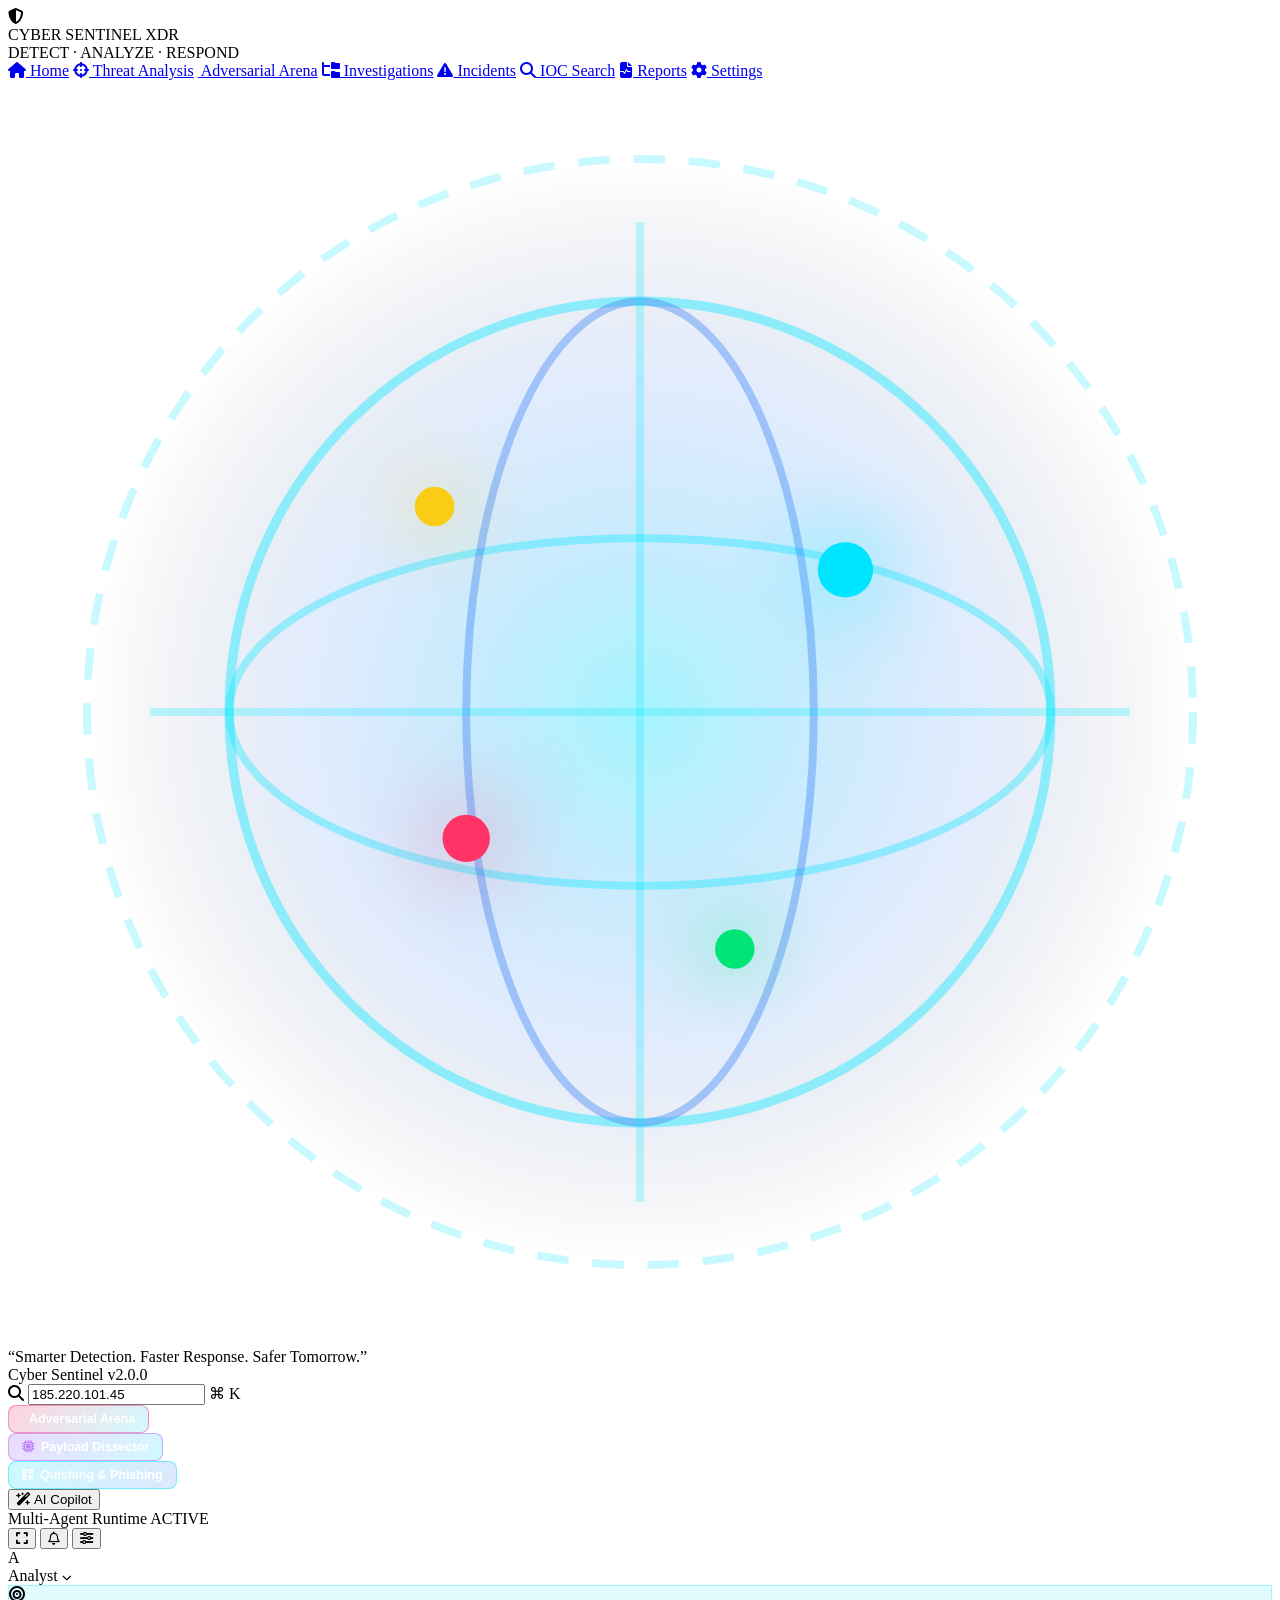
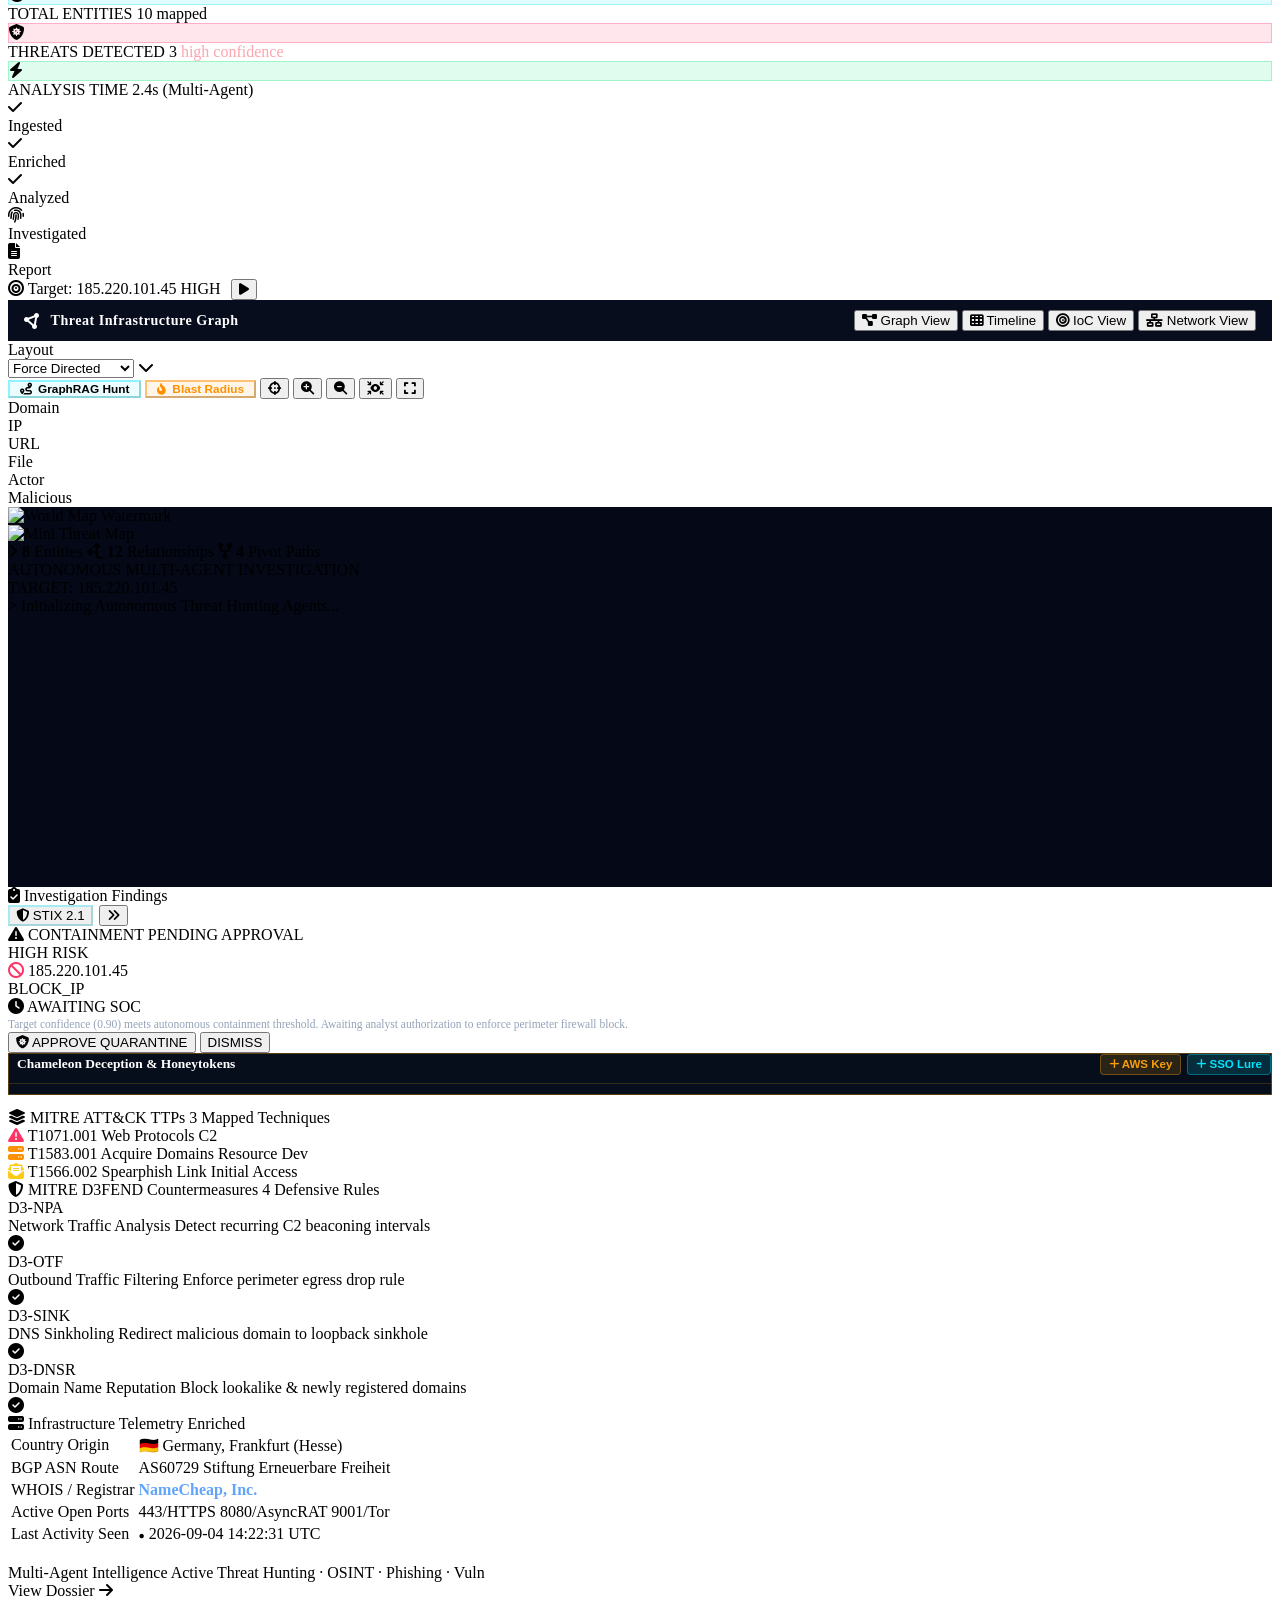
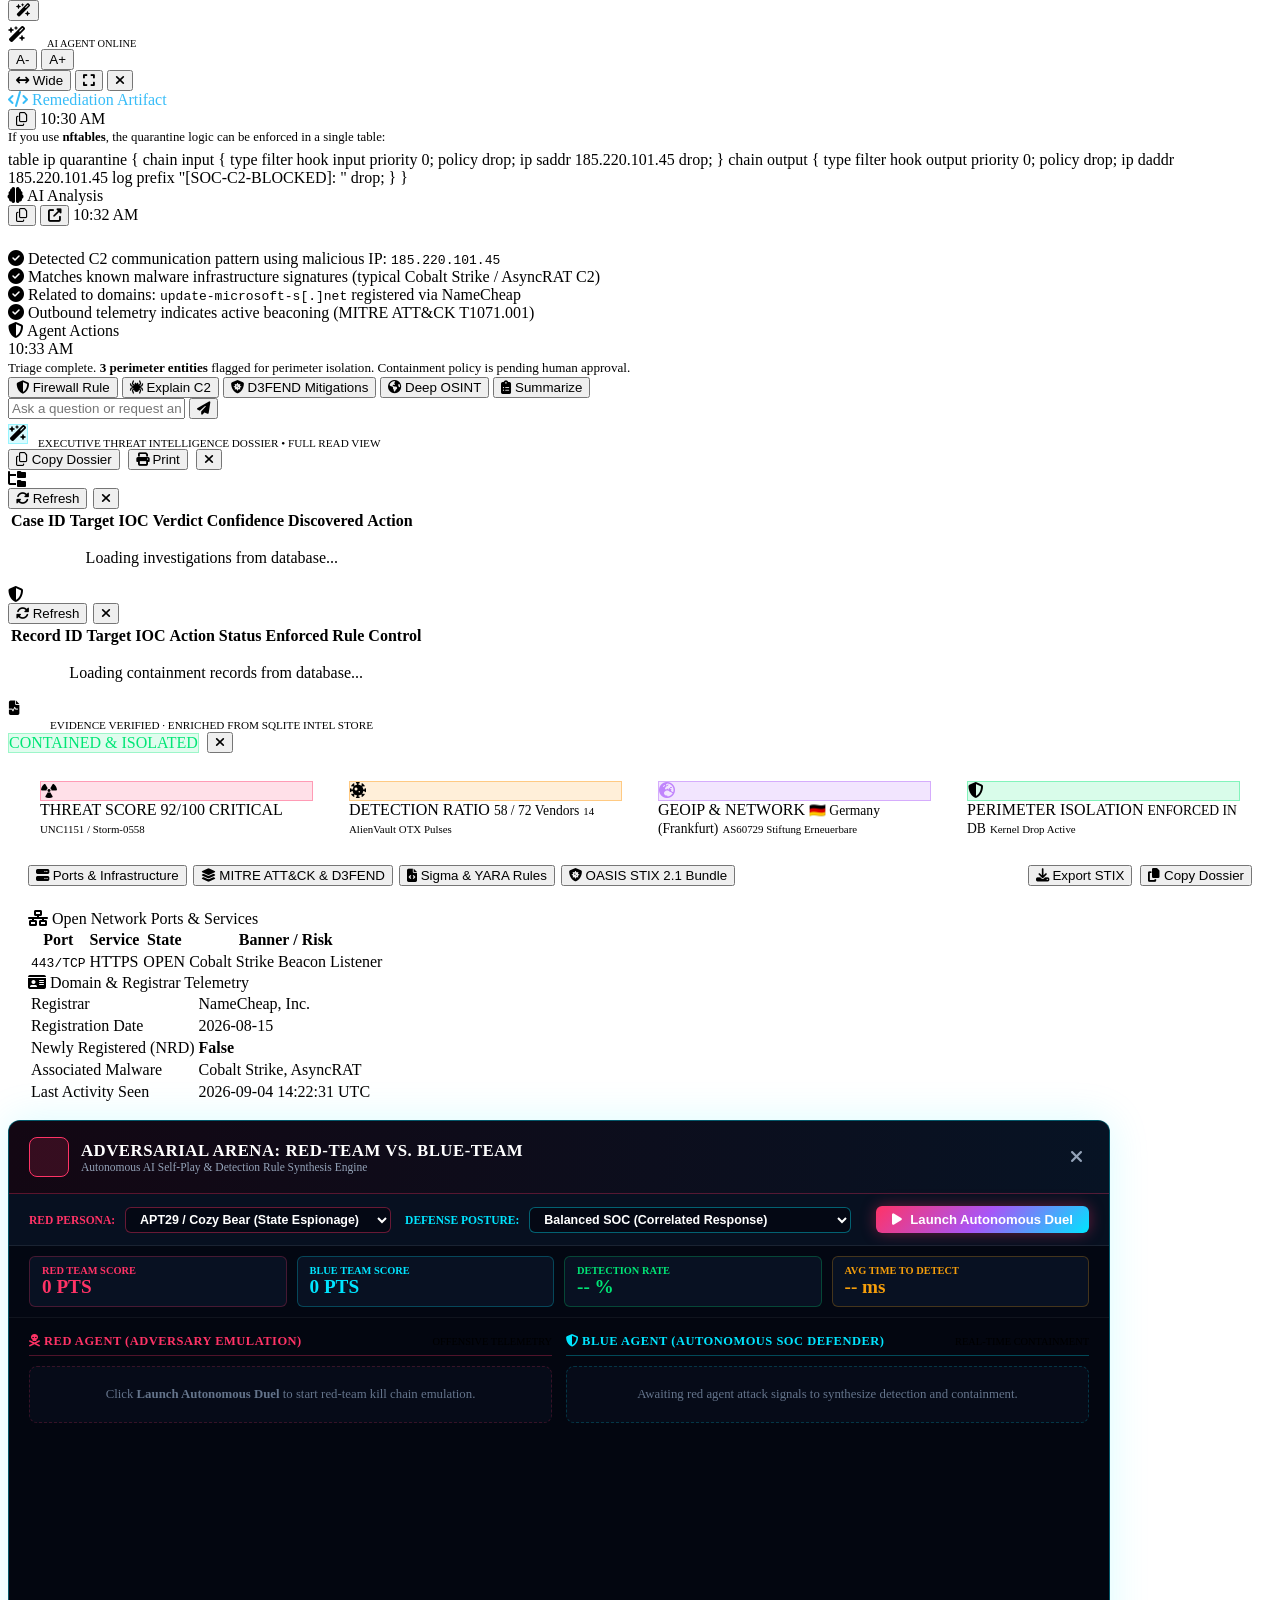
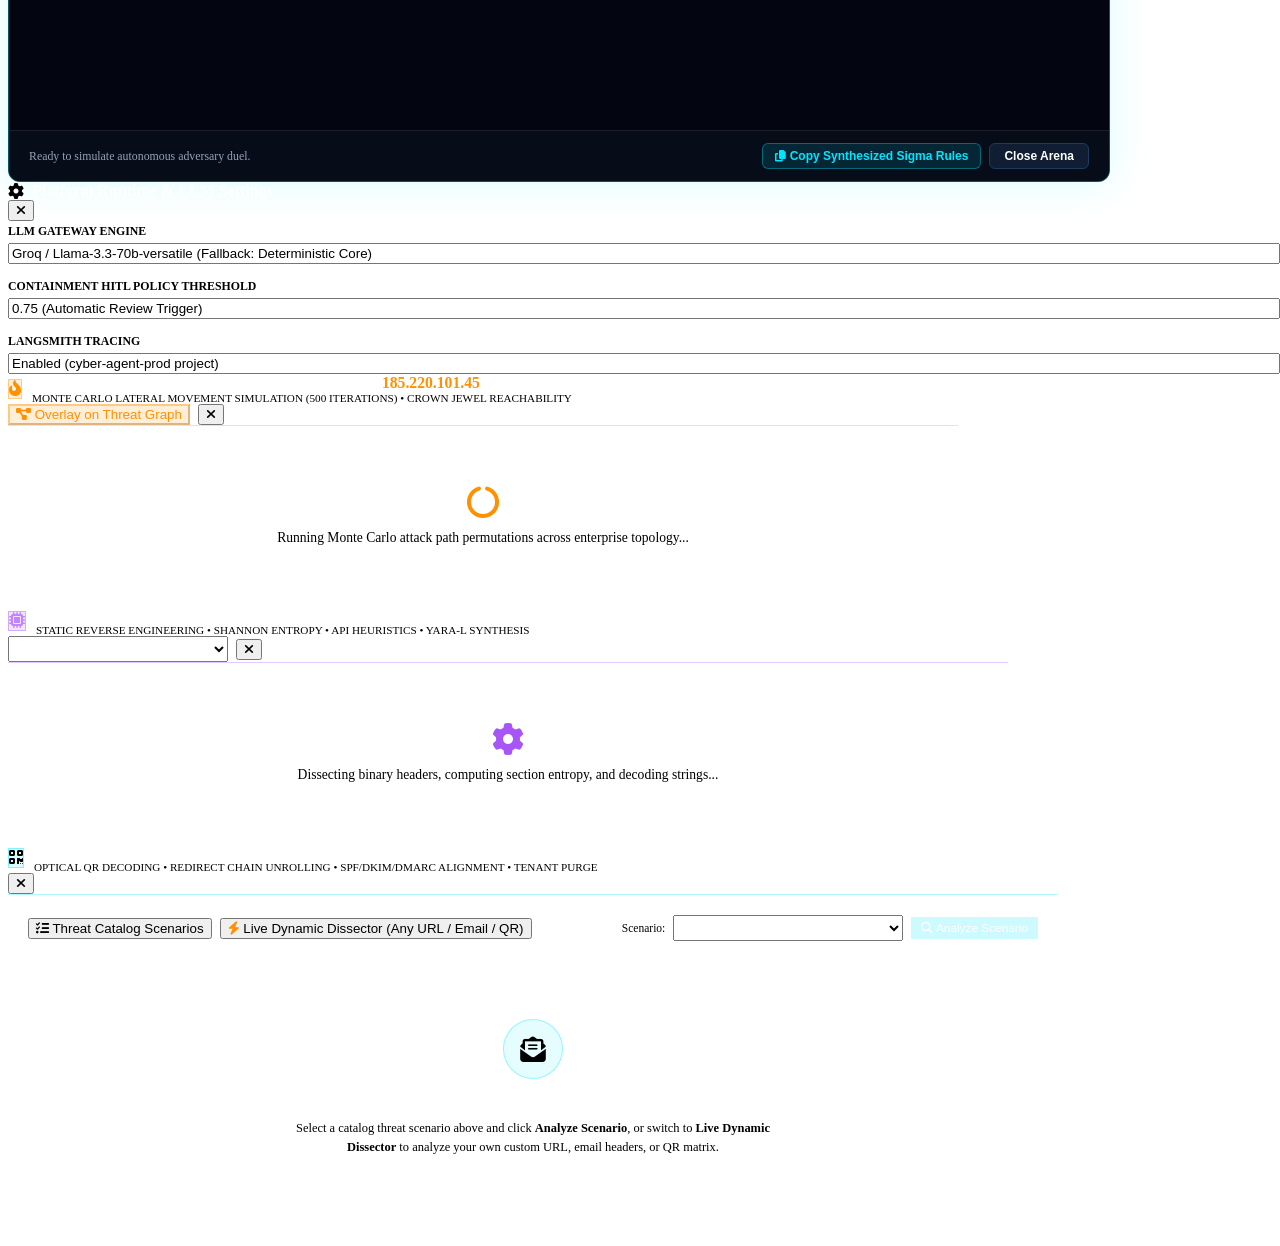
==== commit e6f2d1f0: "fix(copilot-quishing): contextualize node summarization and add quishing standby empty state with li" ====
--- a/apps/api/static/index.html
+++ b/apps/api/static/index.html
@@ -624,8 +624,8 @@
       </div>
 
       <div class="copilot-input-area">
-        <input type="text" id="copilotInput" class="copilot-input" placeholder="Ask a question or request analysis...">
-        <button class="copilot-send-btn" id="copilotSendBtn"><i class="fa-solid fa-paper-plane"></i></button>
+        <input type="text" id="copilotInput" class="copilot-input" placeholder="Ask a question or request analysis..." onkeydown="if(event.key==='Enter'){event.preventDefault();sendCopilot();}">
+        <button class="copilot-send-btn" id="copilotSendBtn" onclick="sendCopilot()"><i class="fa-solid fa-paper-plane"></i></button>
       </div>
     </div>
   </main>
@@ -1328,14 +1328,66 @@
           </div>
         </div>
         <div style="display: flex; align-items: center; gap: 8px;">
-          <select id="quishingSampleSelect" onchange="runQuishingAnalysis(this.value)" class="copilot-input" style="padding: 4px 8px; font-size: 0.76rem; width: 230px;">
-          </select>
           <button class="modal-close-btn" onclick="closeModal('quishingModal')"><i class="fa-solid fa-xmark"></i></button>
         </div>
       </div>
 
       <div class="modal-body" style="max-height: 82vh; overflow-y: auto; padding: 20px;">
-        <div id="quishingLoading" style="display: flex; flex-direction: column; align-items: center; justify-content: center; padding: 40px; gap: 12px;">
+        <!-- Navigation Tabs: Pre-configured Threat Scenarios vs Live Dynamic Input -->
+        <div style="display: flex; align-items: center; justify-content: space-between; margin-bottom: 16px; border-bottom: 1px solid rgba(255,255,255,0.08); padding-bottom: 10px; flex-wrap: wrap; gap: 10px;">
+          <div style="display: flex; gap: 8px;">
+            <button id="btnQuishTabCatalog" class="arena-tab active" onclick="switchQuishingTab('catalog')">
+              <i class="fa-solid fa-list-check"></i> Threat Catalog Scenarios
+            </button>
+            <button id="btnQuishTabCustom" class="arena-tab" onclick="switchQuishingTab('custom')">
+              <i class="fa-solid fa-bolt" style="color: #ff9100;"></i> Live Dynamic Dissector (Any URL / Email / QR)
+            </button>
+          </div>
+          <div id="quishCatalogSelectorWrapper" style="display: flex; align-items: center; gap: 8px;">
+            <span style="font-size: 0.72rem; color: var(--text-muted);">Scenario:</span>
+            <select id="quishingSampleSelect" class="copilot-input" style="padding: 4px 8px; font-size: 0.76rem; width: 230px;">
+              <!-- Loaded dynamically -->
+            </select>
+            <button class="fleet-purge-btn" style="background: rgba(0, 229, 255, 0.2); border: 1px solid var(--neon-cyan); color: #fff; padding: 4px 10px; font-size: 0.74rem;" onclick="runQuishingAnalysis()">
+              <i class="fa-solid fa-magnifying-glass"></i> Analyze Scenario
+            </button>
+          </div>
+        </div>
+
+        <!-- Live Custom Analyzer Input Drawer (Visible when Custom Tab is active) -->
+        <div id="quishCustomDrawer" style="display: none; background: rgba(0, 229, 255, 0.04); border: 1px solid rgba(0, 229, 255, 0.25); border-radius: 8px; padding: 14px; margin-bottom: 18px;">
+          <div style="font-size: 0.76rem; font-weight: 700; color: #ffffff; margin-bottom: 6px; display: flex; justify-content: space-between; align-items: center;">
+            <span><i class="fa-solid fa-terminal" style="color: var(--neon-cyan);"></i> Input Any Phishing URL, Custom Email Headers, or QR Payload:</span>
+            <span style="font-size: 0.68rem; color: var(--text-muted); font-family: var(--font-mono);">Real-time Homoglyphs &bull; Dynamic SPF/DKIM Parsing</span>
+          </div>
+          <textarea id="quishCustomTextInput" class="copilot-input" rows="3" style="width: 100%; font-family: var(--font-mono); font-size: 0.74rem; padding: 8px; resize: vertical;" placeholder="Paste raw email headers, suspect URL, or QR payload. Examples:
+From: security@mіcrosoft-portal.com (uses Cyrillic 'і')
+Subject: Urgent Security Action Required
+URL: https://www.google.com/url?q=https://auth-session.xyz/login"></textarea>
+          <div style="display: flex; justify-content: space-between; align-items: center; margin-top: 8px; flex-wrap: wrap; gap: 6px;">
+            <div style="display: flex; gap: 6px;">
+              <button type="button" class="btn-tool" style="font-size: 0.68rem; padding: 3px 8px;" onclick="fillQuishTemplate('homoglyph')">Cyrillic Homoglyph</button>
+              <button type="button" class="btn-tool" style="font-size: 0.68rem; padding: 3px 8px;" onclick="fillQuishTemplate('okta')">Okta SSO Quish</button>
+              <button type="button" class="btn-tool" style="font-size: 0.68rem; padding: 3px 8px;" onclick="fillQuishTemplate('wire')">Banking Wire Fraud</button>
+            </div>
+            <button class="fleet-purge-btn" style="background: linear-gradient(135deg, #00e5ff, #00b0ff); color: #000; font-weight: 700; font-size: 0.74rem; padding: 5px 12px;" onclick="submitCustomQuishingDissection()">
+              <i class="fa-solid fa-bolt"></i> Dissect Dynamic Input Live
+            </button>
+          </div>
+        </div>
+
+        <!-- Empty / Standby State (When not searched yet) -->
+        <div id="quishingEmptyState" style="text-align: center; padding: 50px 20px; border: 1px dashed rgba(255, 255, 255, 0.1); border-radius: 8px; margin: 10px 0;">
+          <div style="width: 58px; height: 58px; border-radius: 50%; background: rgba(0, 229, 255, 0.1); border: 1px solid rgba(0, 229, 255, 0.35); display: flex; align-items: center; justify-content: center; margin: 0 auto 14px; font-size: 1.6rem; color: var(--neon-cyan);">
+            <i class="fa-solid fa-envelope-open-text"></i>
+          </div>
+          <h3 style="color: #ffffff; font-size: 1rem; font-weight: 700; margin-bottom: 6px;">Standby: No Phishing Analysis Loaded</h3>
+          <p style="color: var(--text-muted); font-size: 0.78rem; max-width: 480px; margin: 0 auto; line-height: 1.5;">
+            Select a catalog threat scenario above and click <strong>Analyze Scenario</strong>, or switch to <strong>Live Dynamic Dissector</strong> to analyze your own custom URL, email headers, or QR matrix.
+          </p>
+        </div>
+
+        <div id="quishingLoading" style="display: none; flex-direction: column; align-items: center; justify-content: center; padding: 40px; gap: 12px;">
           <i class="fa-solid fa-circle-notch fa-spin" style="font-size: 2rem; color: var(--neon-cyan);"></i>
           <span style="font-family: var(--font-mono); font-size: 0.85rem; color: var(--text-dim);">Parsing MIME tree, unrolling redirect hops, and analyzing QR payload matrix...</span>
         </div>
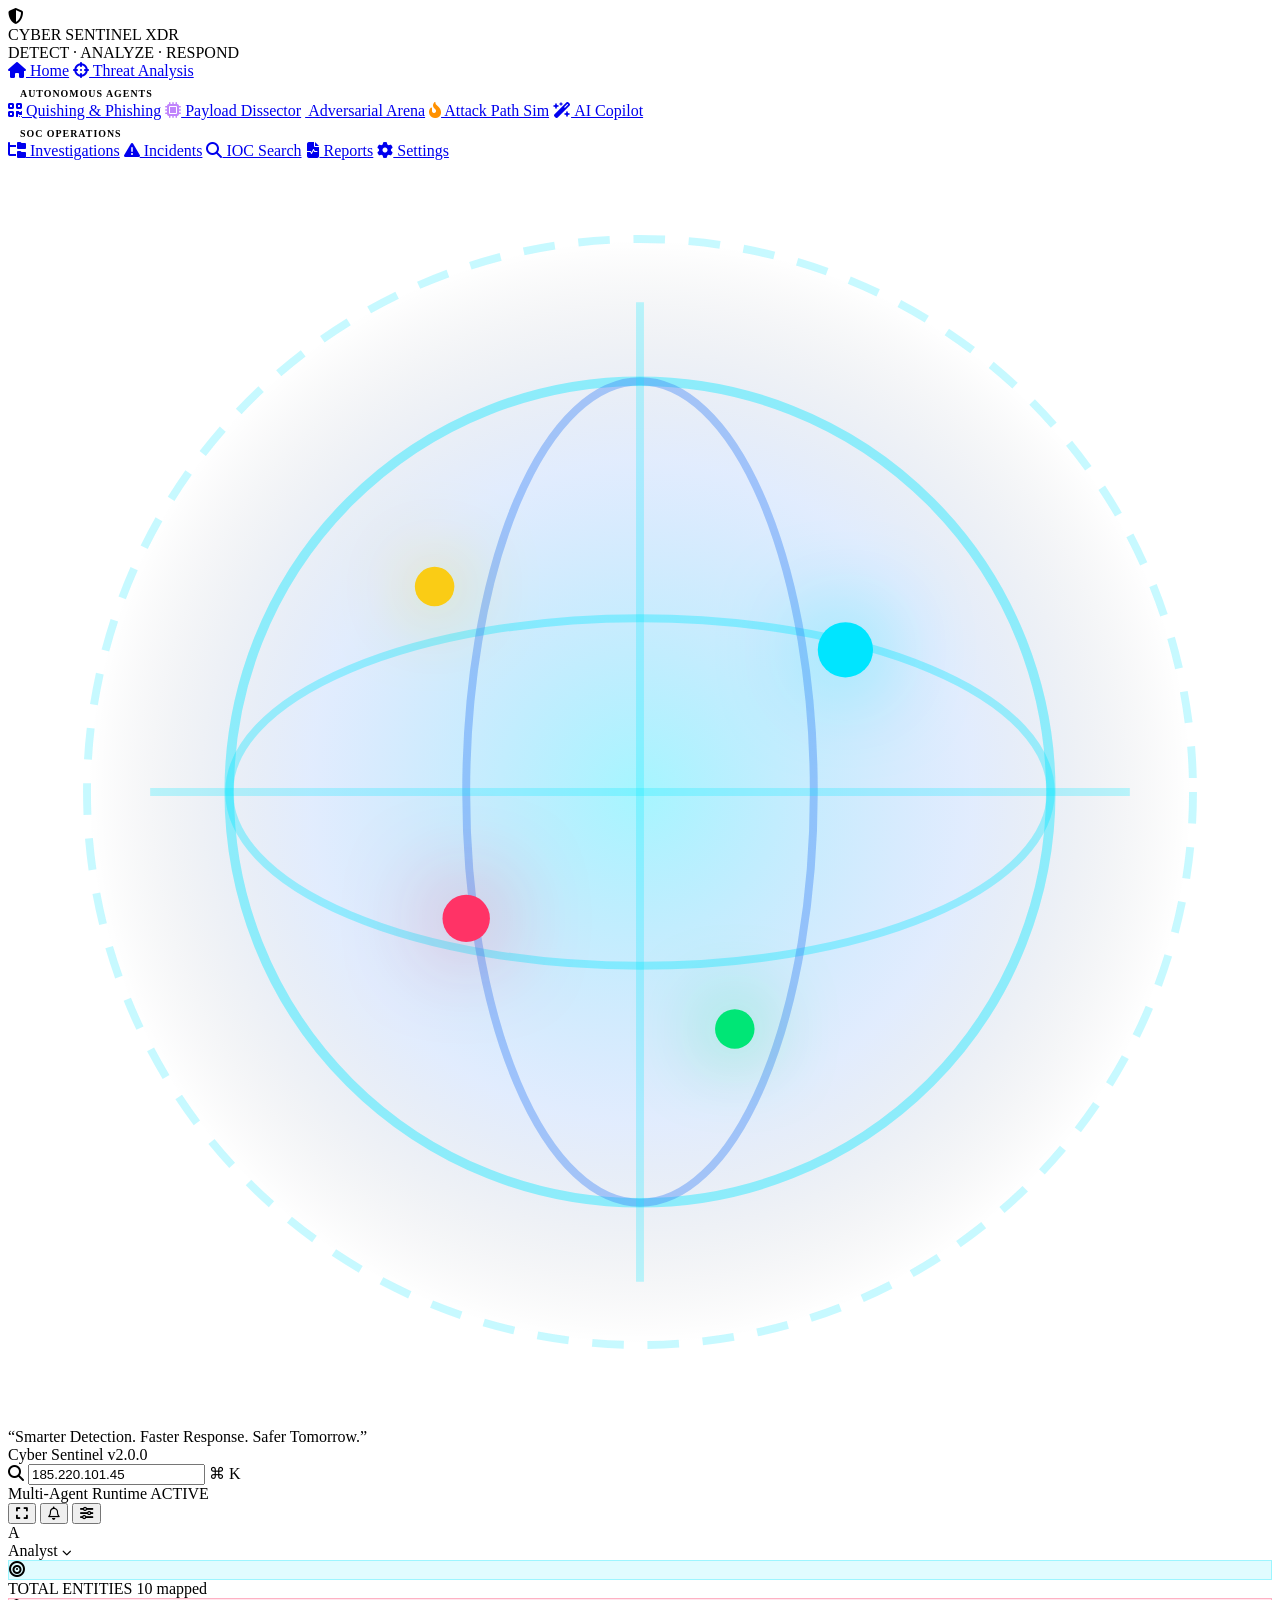
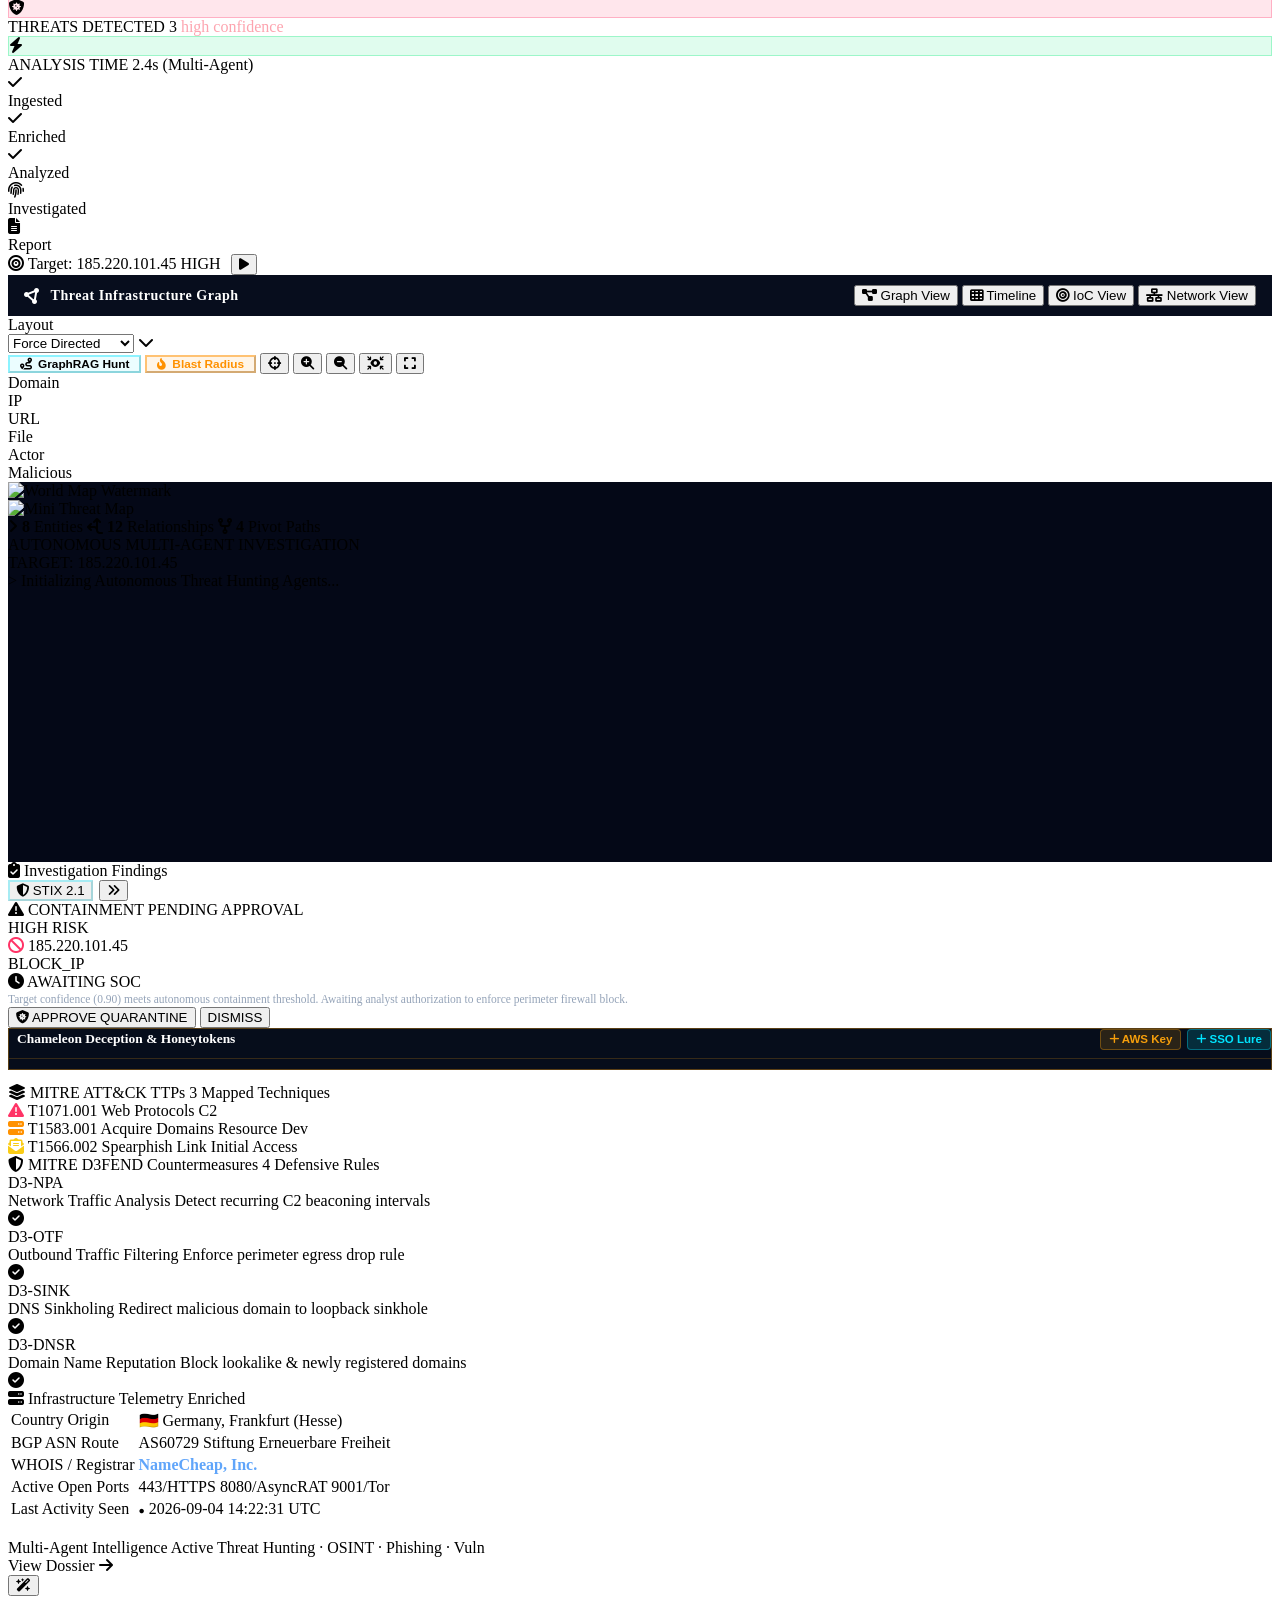
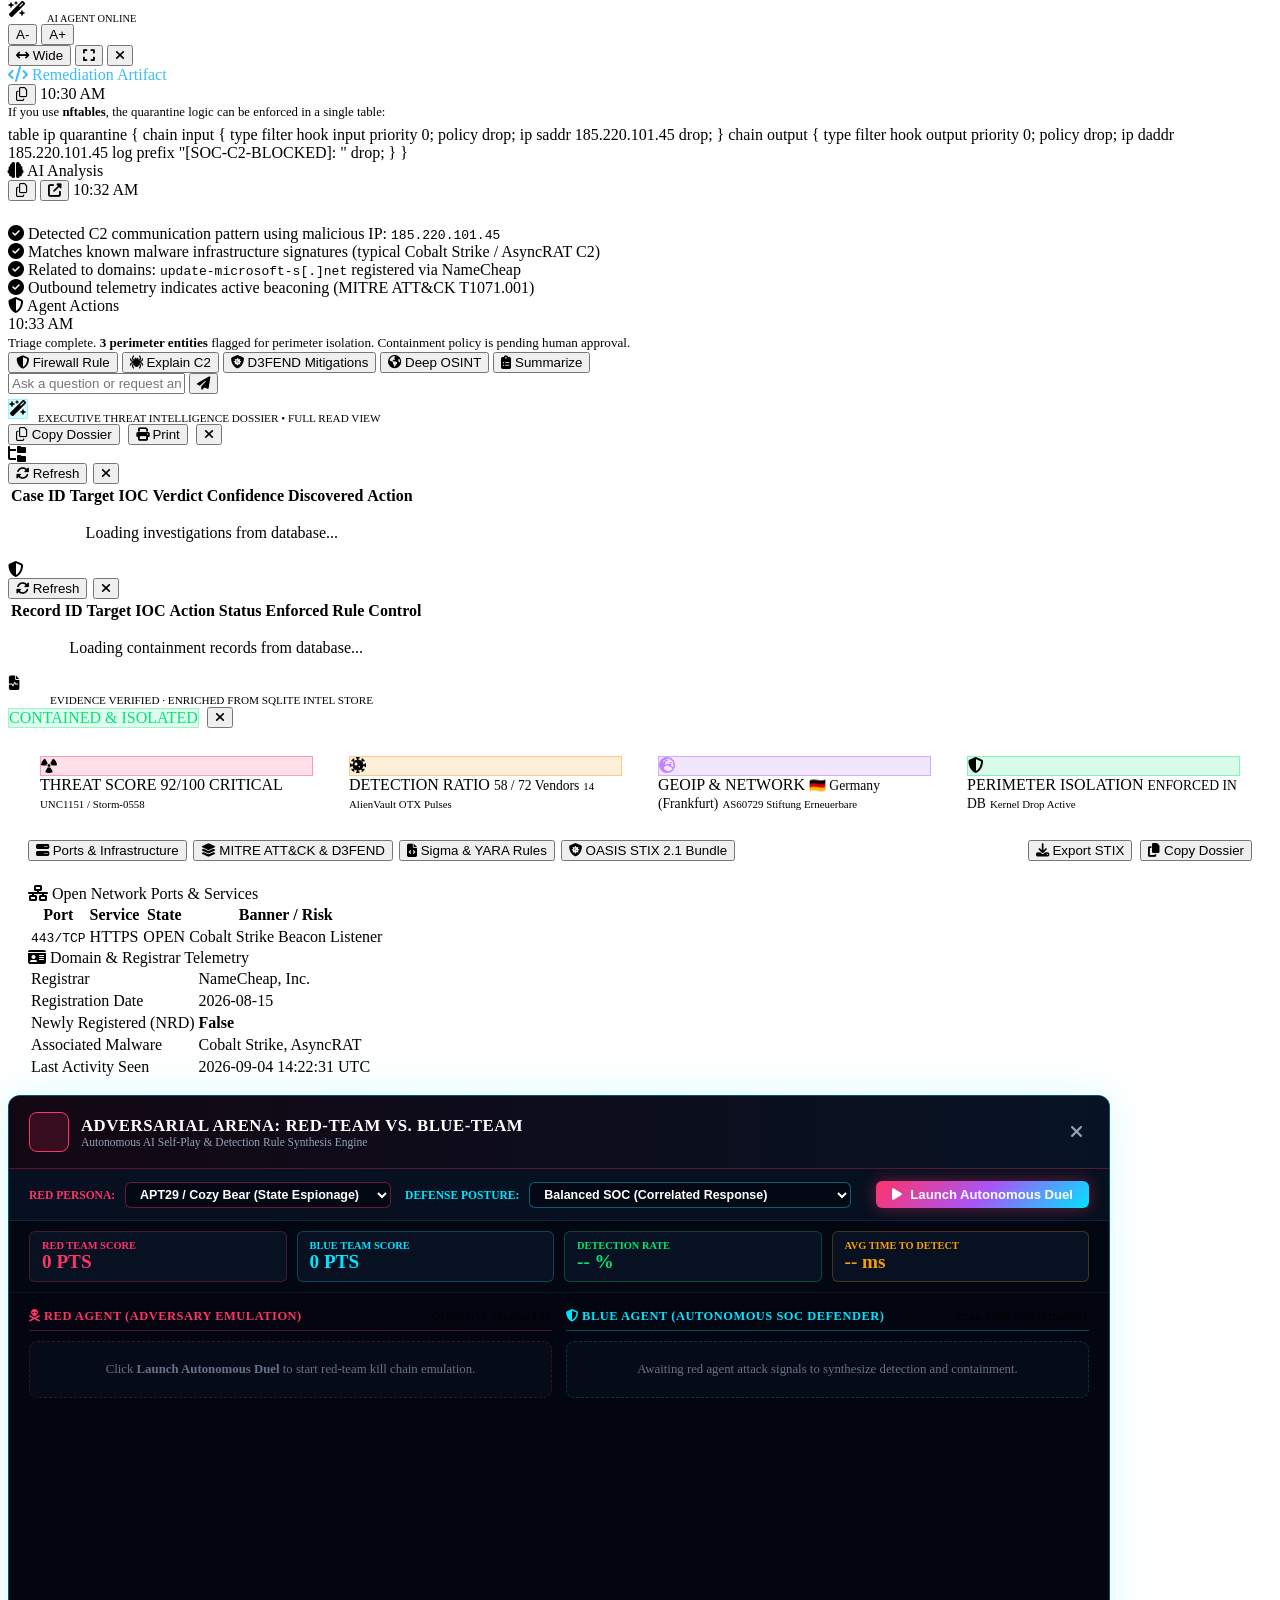
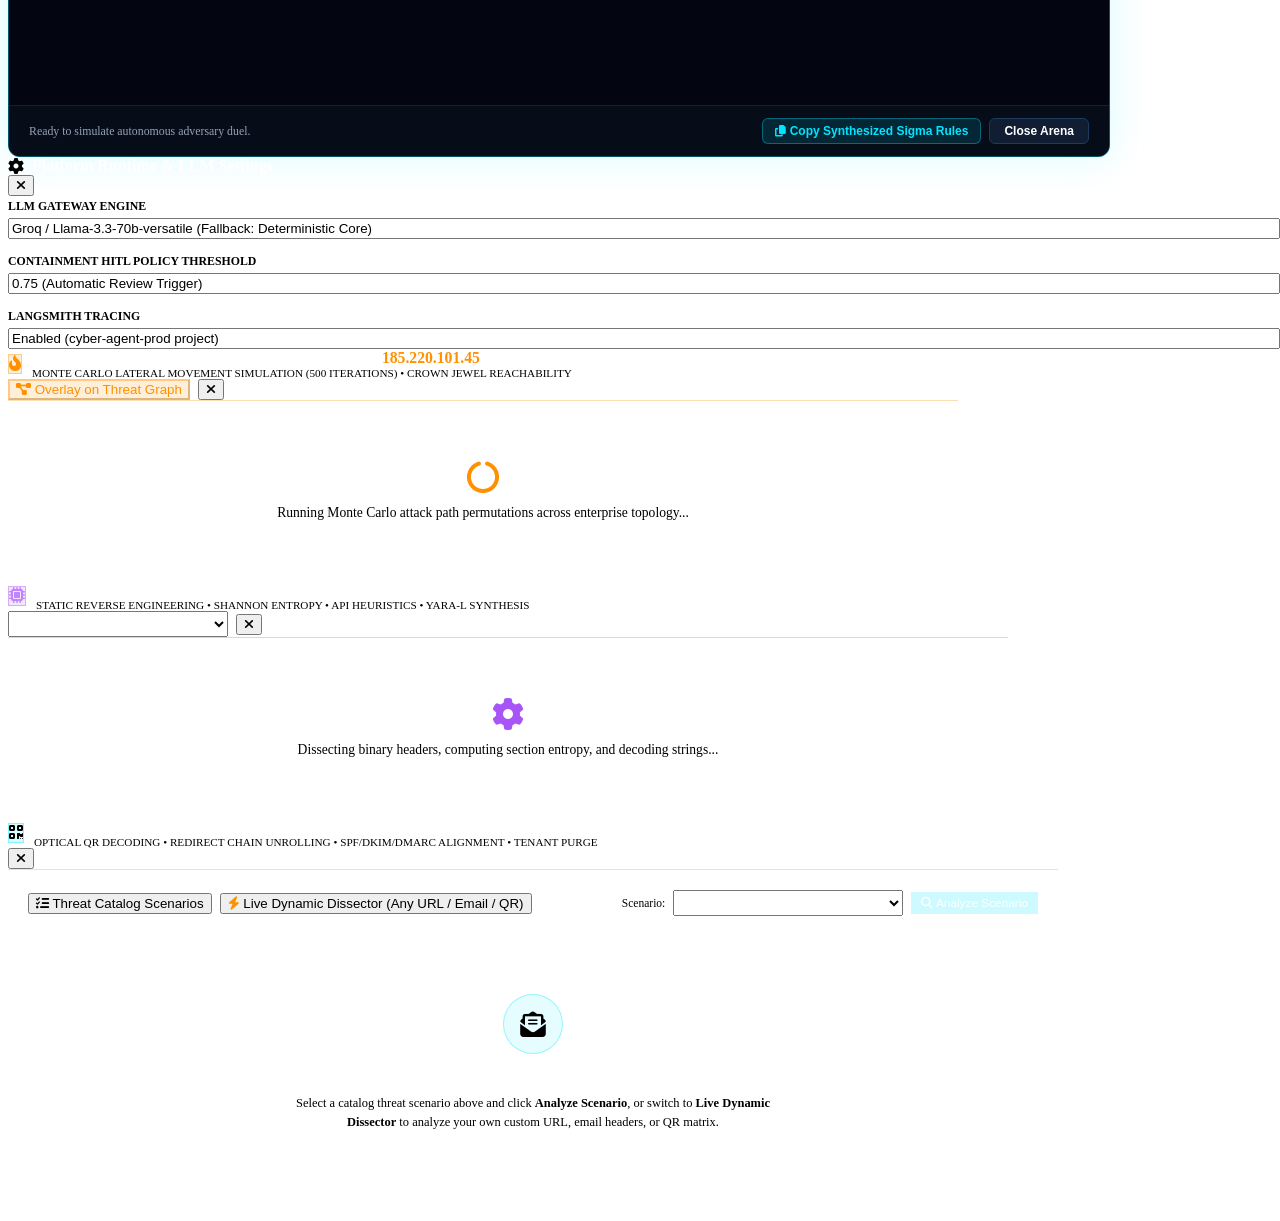
==== commit 8eb71c61: "feat(ui): move agent tools from header into sidebar under Threat Analysis" ====
--- a/apps/api/static/index.html
+++ b/apps/api/static/index.html
@@ -36,7 +36,15 @@
     <nav class="nav-links">
       <a class="nav-item" href="javascript:void(0)" onclick="navigateTo('home')"><i class="fa-solid fa-house"></i> Home</a>
       <a class="nav-item active" id="navThreatAnalysis" href="javascript:void(0)" onclick="navigateTo('threat-analysis')"><i class="fa-solid fa-crosshairs"></i> Threat Analysis</a>
-      <a class="nav-item" href="javascript:void(0)" onclick="openArenaModal()"><i class="fa-solid fa-swords" style="color: #ff3366;"></i> Adversarial Arena</a>
+      
+      <div style="font-size: 0.62rem; font-weight: 800; text-transform: uppercase; letter-spacing: 1px; color: var(--text-muted); padding: 8px 12px 3px;">Autonomous Agents</div>
+      <a class="nav-item" id="navQuishing" href="javascript:void(0)" onclick="openQuishingModal()"><i class="fa-solid fa-qrcode" style="color: var(--neon-cyan);"></i> Quishing &amp; Phishing</a>
+      <a class="nav-item" id="navMalware" href="javascript:void(0)" onclick="openMalwareModal()"><i class="fa-solid fa-microchip" style="color: #c084fc;"></i> Payload Dissector</a>
+      <a class="nav-item" id="navArena" href="javascript:void(0)" onclick="openArenaModal()"><i class="fa-solid fa-swords" style="color: #ff3366;"></i> Adversarial Arena</a>
+      <a class="nav-item" id="navAttackPath" href="javascript:void(0)" onclick="triggerAttackPathSim()"><i class="fa-solid fa-fire-flame-curved" style="color: #ff9100;"></i> Attack Path Sim</a>
+      <a class="nav-item" id="navCopilot" href="javascript:void(0)" onclick="toggleCopilotWidget()"><i class="fa-solid fa-wand-magic-sparkles" style="color: var(--neon-cyan);"></i> AI Copilot</a>
+
+      <div style="font-size: 0.62rem; font-weight: 800; text-transform: uppercase; letter-spacing: 1px; color: var(--text-muted); padding: 8px 12px 3px;">SOC Operations</div>
       <a class="nav-item" href="javascript:void(0)" onclick="openInvestigations()"><i class="fa-solid fa-folder-tree"></i> Investigations</a>
       <a class="nav-item" href="javascript:void(0)" onclick="openIncidents()"><i class="fa-solid fa-triangle-exclamation"></i> Incidents</a>
       <a class="nav-item" href="javascript:void(0)" onclick="focusIocSearch()"><i class="fa-solid fa-magnifying-glass"></i> IOC Search</a>
@@ -89,26 +97,6 @@
       </div>
 
       <div class="top-header-right">
-        <button class="arena-nav-btn" onclick="openArenaModal()" title="Launch Autonomous Adversarial Arena (Red vs. Blue Self-Play)" style="background: linear-gradient(135deg, rgba(255, 51, 102, 0.22), rgba(0, 229, 255, 0.18)); border: 1px solid rgba(255, 51, 102, 0.45); color: #ffffff; padding: 6px 13px; border-radius: 8px; font-weight: 700; font-size: 0.78rem; display: flex; align-items: center; gap: 7px; cursor: pointer; transition: all 0.2s ease;">
-          <i class="fa-solid fa-swords" style="color: #ff3366;"></i>
-          <span>Adversarial Arena</span>
-        </button>
-
-        <button class="malware-nav-btn" onclick="openMalwareModal()" title="Static Binary & Payload Dissection Agent (Reverse Engineering)" style="background: linear-gradient(135deg, rgba(168, 85, 247, 0.22), rgba(0, 229, 255, 0.18)); border: 1px solid rgba(168, 85, 247, 0.45); color: #ffffff; padding: 6px 13px; border-radius: 8px; font-weight: 700; font-size: 0.78rem; display: flex; align-items: center; gap: 7px; cursor: pointer; transition: all 0.2s ease;">
-          <i class="fa-solid fa-microchip" style="color: #c084fc;"></i>
-          <span>Payload Dissector</span>
-        </button>
-
-        <button class="quishing-nav-btn" onclick="openQuishingModal()" title="Autonomous Quishing (QR Phishing) & Advanced Email Forensics" style="background: linear-gradient(135deg, rgba(0, 229, 255, 0.2), rgba(59, 130, 246, 0.18)); border: 1px solid rgba(0, 229, 255, 0.45); color: #ffffff; padding: 6px 13px; border-radius: 8px; font-weight: 700; font-size: 0.78rem; display: flex; align-items: center; gap: 7px; cursor: pointer; transition: all 0.2s ease;">
-          <i class="fa-solid fa-qrcode" style="color: var(--neon-cyan);"></i>
-          <span>Quishing &amp; Phishing</span>
-        </button>
-
-        <button class="copilot-nav-btn" onclick="toggleCopilotWidget()" title="Toggle Cyber Copilot (or click floating launcher)">
-          <i class="fa-solid fa-wand-magic-sparkles" style="color: var(--neon-cyan);"></i>
-          <span>AI Copilot</span>
-        </button>
-
         <div class="status-pill-runtime">
           <div class="status-pill-dot"></div>
           <span>Multi-Agent Runtime ACTIVE</span>
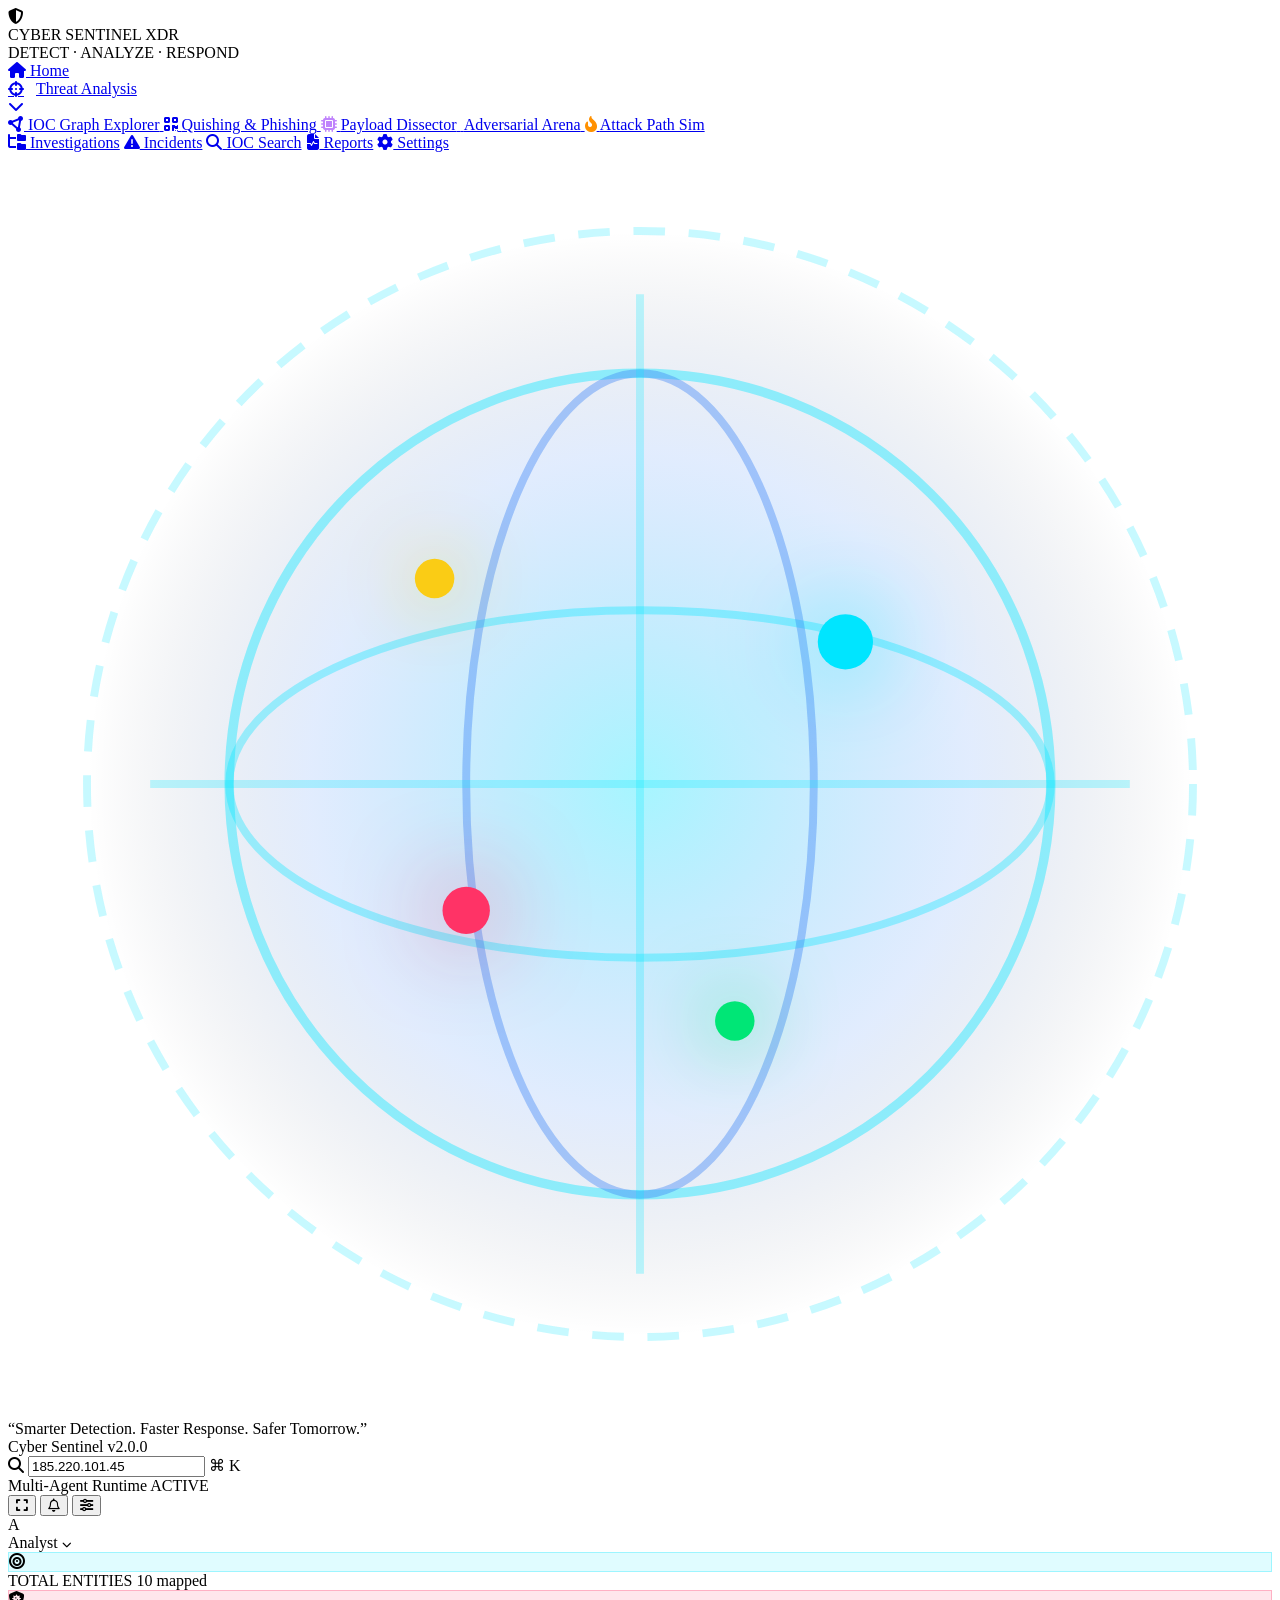
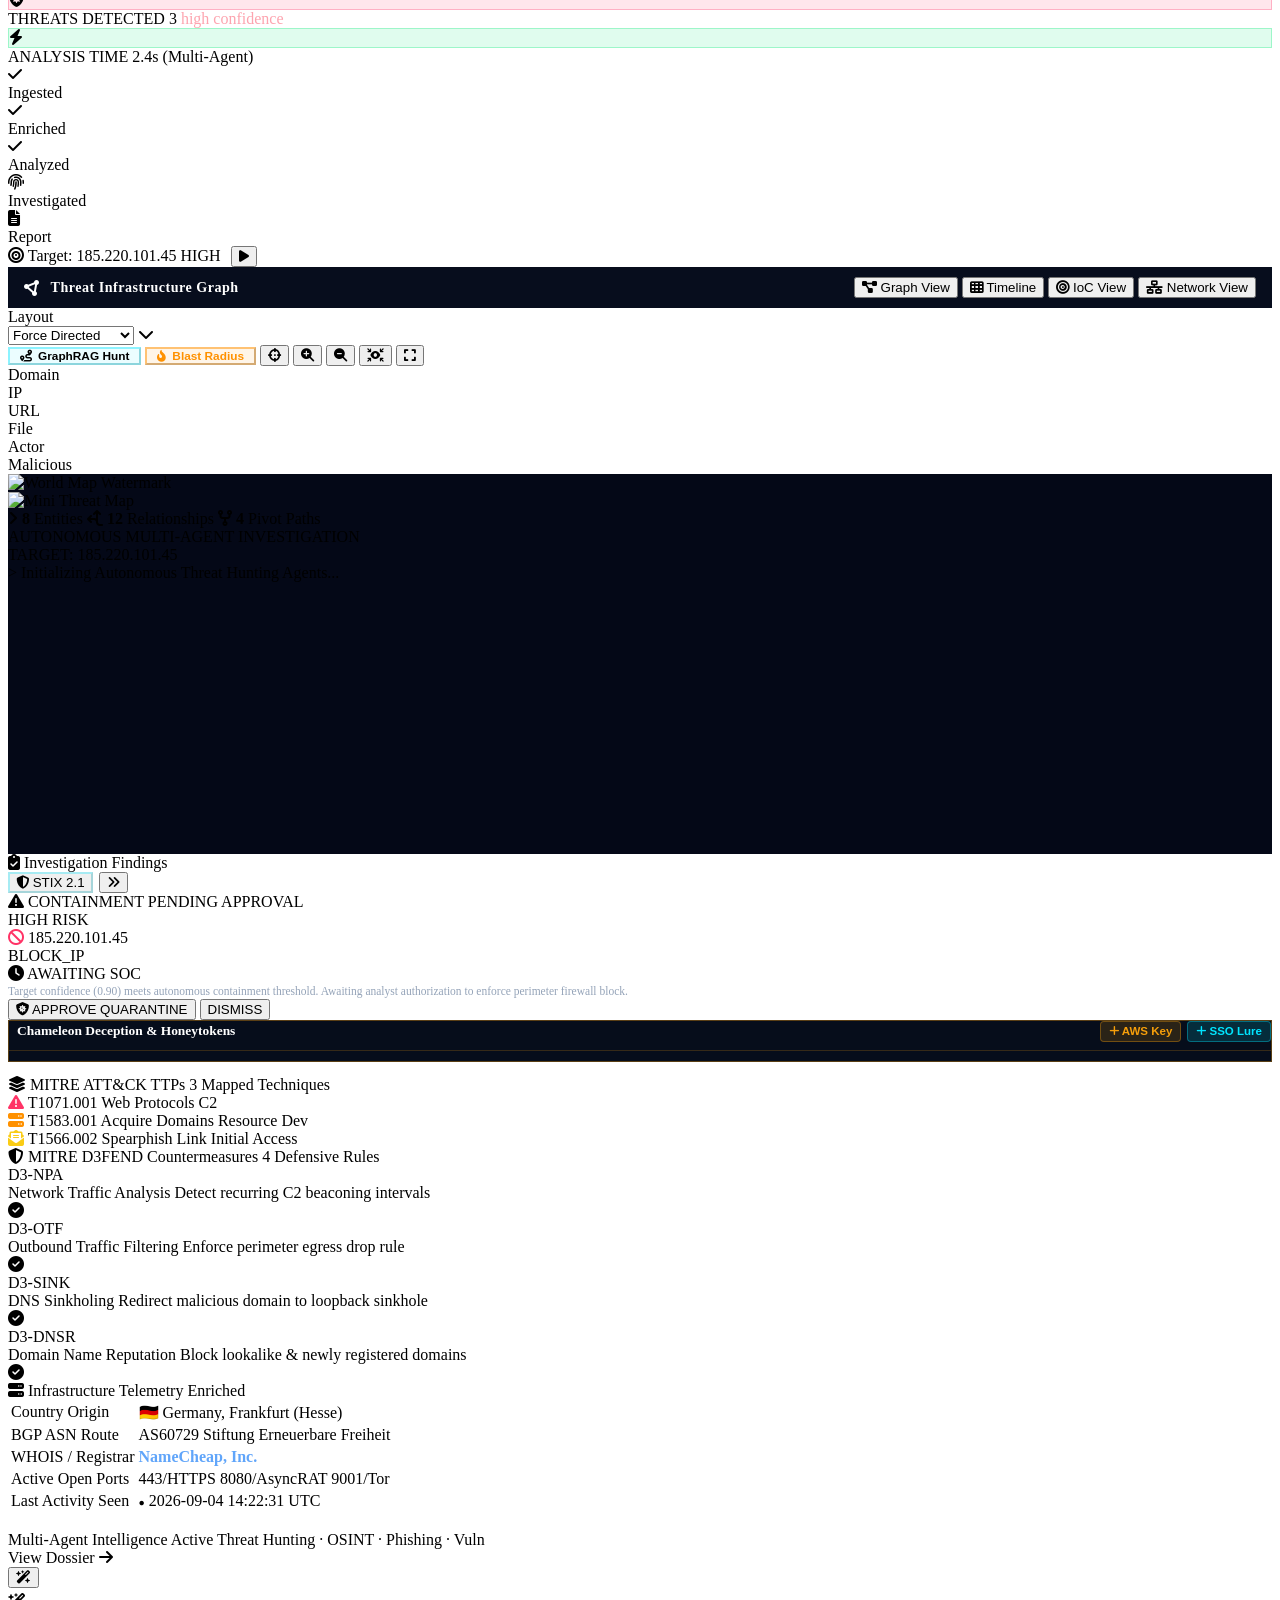
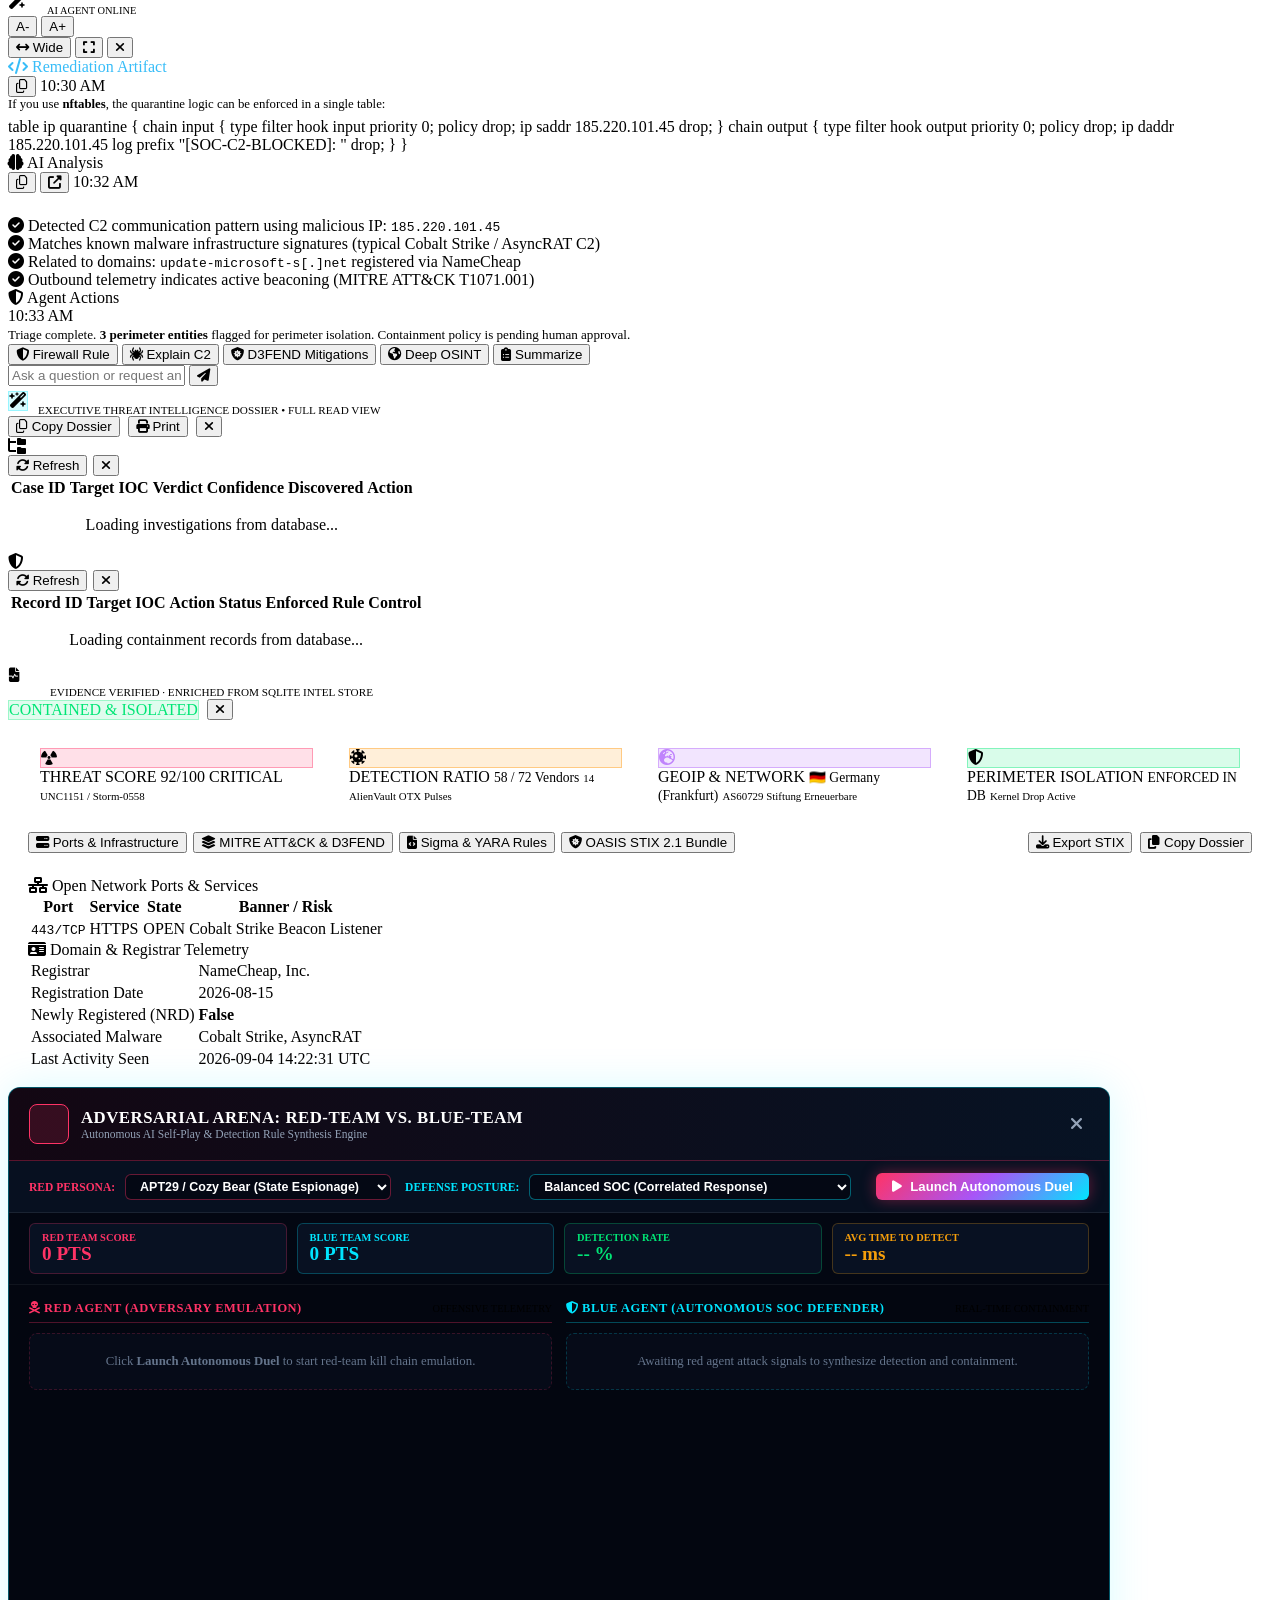
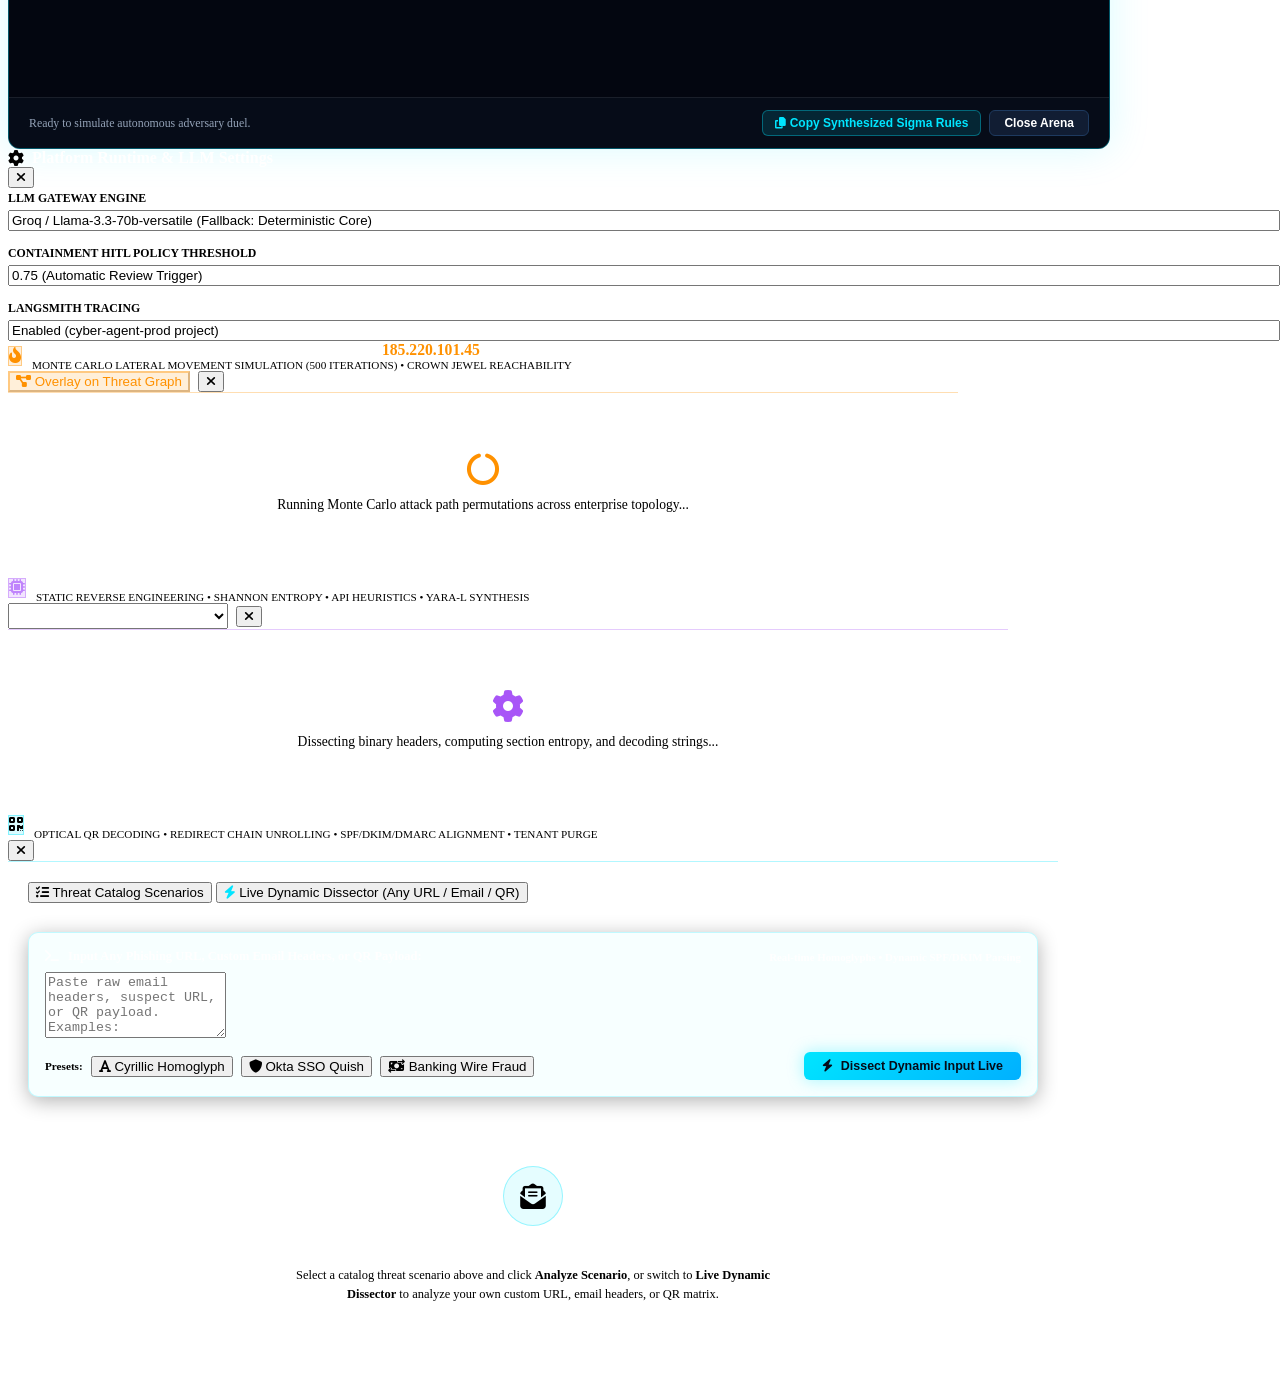
==== commit 5f544860: "style(quishing): fix UI styling for tabs, preset chips, and dark textarea, add threat analysis dropd" ====
--- a/apps/api/static/index.html
+++ b/apps/api/static/index.html
@@ -35,16 +35,40 @@
 
     <nav class="nav-links">
       <a class="nav-item" href="javascript:void(0)" onclick="navigateTo('home')"><i class="fa-solid fa-house"></i> Home</a>
-      <a class="nav-item active" id="navThreatAnalysis" href="javascript:void(0)" onclick="navigateTo('threat-analysis')"><i class="fa-solid fa-crosshairs"></i> Threat Analysis</a>
       
-      <div style="font-size: 0.62rem; font-weight: 800; text-transform: uppercase; letter-spacing: 1px; color: var(--text-muted); padding: 8px 12px 3px;">Autonomous Agents</div>
-      <a class="nav-item" id="navQuishing" href="javascript:void(0)" onclick="openQuishingModal()"><i class="fa-solid fa-qrcode" style="color: var(--neon-cyan);"></i> Quishing &amp; Phishing</a>
-      <a class="nav-item" id="navMalware" href="javascript:void(0)" onclick="openMalwareModal()"><i class="fa-solid fa-microchip" style="color: #c084fc;"></i> Payload Dissector</a>
-      <a class="nav-item" id="navArena" href="javascript:void(0)" onclick="openArenaModal()"><i class="fa-solid fa-swords" style="color: #ff3366;"></i> Adversarial Arena</a>
-      <a class="nav-item" id="navAttackPath" href="javascript:void(0)" onclick="triggerAttackPathSim()"><i class="fa-solid fa-fire-flame-curved" style="color: #ff9100;"></i> Attack Path Sim</a>
-      <a class="nav-item" id="navCopilot" href="javascript:void(0)" onclick="toggleCopilotWidget()"><i class="fa-solid fa-wand-magic-sparkles" style="color: var(--neon-cyan);"></i> AI Copilot</a>
-
-      <div style="font-size: 0.62rem; font-weight: 800; text-transform: uppercase; letter-spacing: 1px; color: var(--text-muted); padding: 8px 12px 3px;">SOC Operations</div>
+      <!-- Threat Analysis Dropdown -->
+      <div class="nav-dropdown-wrapper">
+        <a class="nav-item active nav-dropdown-trigger" id="navThreatAnalysis" href="javascript:void(0)" onclick="toggleThreatAnalysisDropdown(event)">
+          <div style="display: flex; align-items: center; gap: 12px; flex: 1;">
+            <i class="fa-solid fa-crosshairs"></i>
+            <span>Threat Analysis</span>
+          </div>
+          <i class="fa-solid fa-chevron-down nav-chevron" id="threatDropdownChevron"></i>
+        </a>
+        <div class="nav-submenu" id="threatAnalysisSubmenu">
+          <a class="nav-sub-item active" id="subNavItemGraph" href="javascript:void(0)" onclick="navigateToThreatGraph()">
+            <i class="fa-solid fa-circle-nodes" style="color: var(--neon-cyan);"></i>
+            <span>IOC Graph Explorer</span>
+          </a>
+          <a class="nav-sub-item" id="subNavQuishing" href="javascript:void(0)" onclick="openQuishingModal()">
+            <i class="fa-solid fa-qrcode" style="color: var(--neon-cyan);"></i>
+            <span>Quishing &amp; Phishing</span>
+          </a>
+          <a class="nav-sub-item" id="subNavMalware" href="javascript:void(0)" onclick="openMalwareModal()">
+            <i class="fa-solid fa-microchip" style="color: #c084fc;"></i>
+            <span>Payload Dissector</span>
+          </a>
+          <a class="nav-sub-item" id="subNavArena" href="javascript:void(0)" onclick="openArenaModal()">
+            <i class="fa-solid fa-swords" style="color: #ff3366;"></i>
+            <span>Adversarial Arena</span>
+          </a>
+          <a class="nav-sub-item" id="subNavAttackPath" href="javascript:void(0)" onclick="triggerAttackPathSim()">
+            <i class="fa-solid fa-fire-flame-curved" style="color: #ff9100;"></i>
+            <span>Attack Path Sim</span>
+          </a>
+        </div>
+      </div>
+
       <a class="nav-item" href="javascript:void(0)" onclick="openInvestigations()"><i class="fa-solid fa-folder-tree"></i> Investigations</a>
       <a class="nav-item" href="javascript:void(0)" onclick="openIncidents()"><i class="fa-solid fa-triangle-exclamation"></i> Incidents</a>
       <a class="nav-item" href="javascript:void(0)" onclick="focusIocSearch()"><i class="fa-solid fa-magnifying-glass"></i> IOC Search</a>
@@ -1322,43 +1346,44 @@
 
       <div class="modal-body" style="max-height: 82vh; overflow-y: auto; padding: 20px;">
         <!-- Navigation Tabs: Pre-configured Threat Scenarios vs Live Dynamic Input -->
-        <div style="display: flex; align-items: center; justify-content: space-between; margin-bottom: 16px; border-bottom: 1px solid rgba(255,255,255,0.08); padding-bottom: 10px; flex-wrap: wrap; gap: 10px;">
-          <div style="display: flex; gap: 8px;">
-            <button id="btnQuishTabCatalog" class="arena-tab active" onclick="switchQuishingTab('catalog')">
+        <div style="display: flex; align-items: center; justify-content: space-between; margin-bottom: 16px; border-bottom: 1px solid rgba(255,255,255,0.08); padding-bottom: 12px; flex-wrap: wrap; gap: 12px;">
+          <div class="quish-tab-container">
+            <button id="btnQuishTabCatalog" class="quish-tab-btn" onclick="switchQuishingTab('catalog')">
               <i class="fa-solid fa-list-check"></i> Threat Catalog Scenarios
             </button>
-            <button id="btnQuishTabCustom" class="arena-tab" onclick="switchQuishingTab('custom')">
-              <i class="fa-solid fa-bolt" style="color: #ff9100;"></i> Live Dynamic Dissector (Any URL / Email / QR)
+            <button id="btnQuishTabCustom" class="quish-tab-btn active" onclick="switchQuishingTab('custom')">
+              <i class="fa-solid fa-bolt" style="color: #00e5ff;"></i> Live Dynamic Dissector (Any URL / Email / QR)
             </button>
           </div>
-          <div id="quishCatalogSelectorWrapper" style="display: flex; align-items: center; gap: 8px;">
-            <span style="font-size: 0.72rem; color: var(--text-muted);">Scenario:</span>
-            <select id="quishingSampleSelect" class="copilot-input" style="padding: 4px 8px; font-size: 0.76rem; width: 230px;">
+          <div id="quishCatalogSelectorWrapper" style="display: none; align-items: center; gap: 8px; background: rgba(10, 18, 35, 0.7); padding: 5px 12px; border-radius: 8px; border: 1px solid rgba(255, 255, 255, 0.08);">
+            <span style="font-size: 0.74rem; color: var(--text-muted); font-weight: 600;">Scenario:</span>
+            <select id="quishingSampleSelect" class="copilot-input" style="padding: 5px 10px; font-size: 0.76rem; width: 240px; background: #060d1b; color: #fff; border: 1px solid rgba(0, 229, 255, 0.3); border-radius: 6px;">
               <!-- Loaded dynamically -->
             </select>
-            <button class="fleet-purge-btn" style="background: rgba(0, 229, 255, 0.2); border: 1px solid var(--neon-cyan); color: #fff; padding: 4px 10px; font-size: 0.74rem;" onclick="runQuishingAnalysis()">
+            <button class="fleet-purge-btn" style="background: rgba(0, 229, 255, 0.18); border: 1px solid var(--neon-cyan); color: #00e5ff; padding: 5px 12px; font-size: 0.74rem; font-weight: 700; border-radius: 6px; cursor: pointer; display: inline-flex; align-items: center; gap: 6px;" onclick="runQuishingAnalysis()">
               <i class="fa-solid fa-magnifying-glass"></i> Analyze Scenario
             </button>
           </div>
         </div>
 
         <!-- Live Custom Analyzer Input Drawer (Visible when Custom Tab is active) -->
-        <div id="quishCustomDrawer" style="display: none; background: rgba(0, 229, 255, 0.04); border: 1px solid rgba(0, 229, 255, 0.25); border-radius: 8px; padding: 14px; margin-bottom: 18px;">
-          <div style="font-size: 0.76rem; font-weight: 700; color: #ffffff; margin-bottom: 6px; display: flex; justify-content: space-between; align-items: center;">
-            <span><i class="fa-solid fa-terminal" style="color: var(--neon-cyan);"></i> Input Any Phishing URL, Custom Email Headers, or QR Payload:</span>
+        <div id="quishCustomDrawer" style="display: block; background: rgba(0, 229, 255, 0.03); border: 1px solid rgba(0, 229, 255, 0.22); border-radius: 10px; padding: 16px; margin-bottom: 18px; box-shadow: 0 4px 20px rgba(0,0,0,0.3);">
+          <div style="font-size: 0.78rem; font-weight: 700; color: #ffffff; margin-bottom: 8px; display: flex; justify-content: space-between; align-items: center;">
+            <span><i class="fa-solid fa-terminal" style="color: var(--neon-cyan); margin-right: 6px;"></i> Input Any Phishing URL, Custom Email Headers, or QR Payload:</span>
             <span style="font-size: 0.68rem; color: var(--text-muted); font-family: var(--font-mono);">Real-time Homoglyphs &bull; Dynamic SPF/DKIM Parsing</span>
           </div>
-          <textarea id="quishCustomTextInput" class="copilot-input" rows="3" style="width: 100%; font-family: var(--font-mono); font-size: 0.74rem; padding: 8px; resize: vertical;" placeholder="Paste raw email headers, suspect URL, or QR payload. Examples:
+          <textarea id="quishCustomTextInput" class="quish-textarea" rows="4" placeholder="Paste raw email headers, suspect URL, or QR payload. Examples:
 From: security@mіcrosoft-portal.com (uses Cyrillic 'і')
 Subject: Urgent Security Action Required
 URL: https://www.google.com/url?q=https://auth-session.xyz/login"></textarea>
-          <div style="display: flex; justify-content: space-between; align-items: center; margin-top: 8px; flex-wrap: wrap; gap: 6px;">
-            <div style="display: flex; gap: 6px;">
-              <button type="button" class="btn-tool" style="font-size: 0.68rem; padding: 3px 8px;" onclick="fillQuishTemplate('homoglyph')">Cyrillic Homoglyph</button>
-              <button type="button" class="btn-tool" style="font-size: 0.68rem; padding: 3px 8px;" onclick="fillQuishTemplate('okta')">Okta SSO Quish</button>
-              <button type="button" class="btn-tool" style="font-size: 0.68rem; padding: 3px 8px;" onclick="fillQuishTemplate('wire')">Banking Wire Fraud</button>
-            </div>
-            <button class="fleet-purge-btn" style="background: linear-gradient(135deg, #00e5ff, #00b0ff); color: #000; font-weight: 700; font-size: 0.74rem; padding: 5px 12px;" onclick="submitCustomQuishingDissection()">
+          <div style="display: flex; justify-content: space-between; align-items: center; margin-top: 10px; flex-wrap: wrap; gap: 8px;">
+            <div style="display: flex; gap: 8px; align-items: center;">
+              <span style="font-size: 0.7rem; color: var(--text-muted); font-weight: 600;">Presets:</span>
+              <button type="button" class="quish-preset-chip" onclick="fillQuishTemplate('homoglyph')"><i class="fa-solid fa-font"></i> Cyrillic Homoglyph</button>
+              <button type="button" class="quish-preset-chip" onclick="fillQuishTemplate('okta')"><i class="fa-solid fa-shield"></i> Okta SSO Quish</button>
+              <button type="button" class="quish-preset-chip" onclick="fillQuishTemplate('wire')"><i class="fa-solid fa-money-bill-transfer"></i> Banking Wire Fraud</button>
+            </div>
+            <button class="fleet-purge-btn" style="background: linear-gradient(135deg, #00e5ff, #00b0ff); color: #050b18; font-weight: 800; font-size: 0.78rem; padding: 7px 18px; border: none; border-radius: 6px; cursor: pointer; display: inline-flex; align-items: center; gap: 8px; box-shadow: 0 0 16px rgba(0, 229, 255, 0.35); transition: all 0.2s;" onclick="submitCustomQuishingDissection()">
               <i class="fa-solid fa-bolt"></i> Dissect Dynamic Input Live
             </button>
           </div>
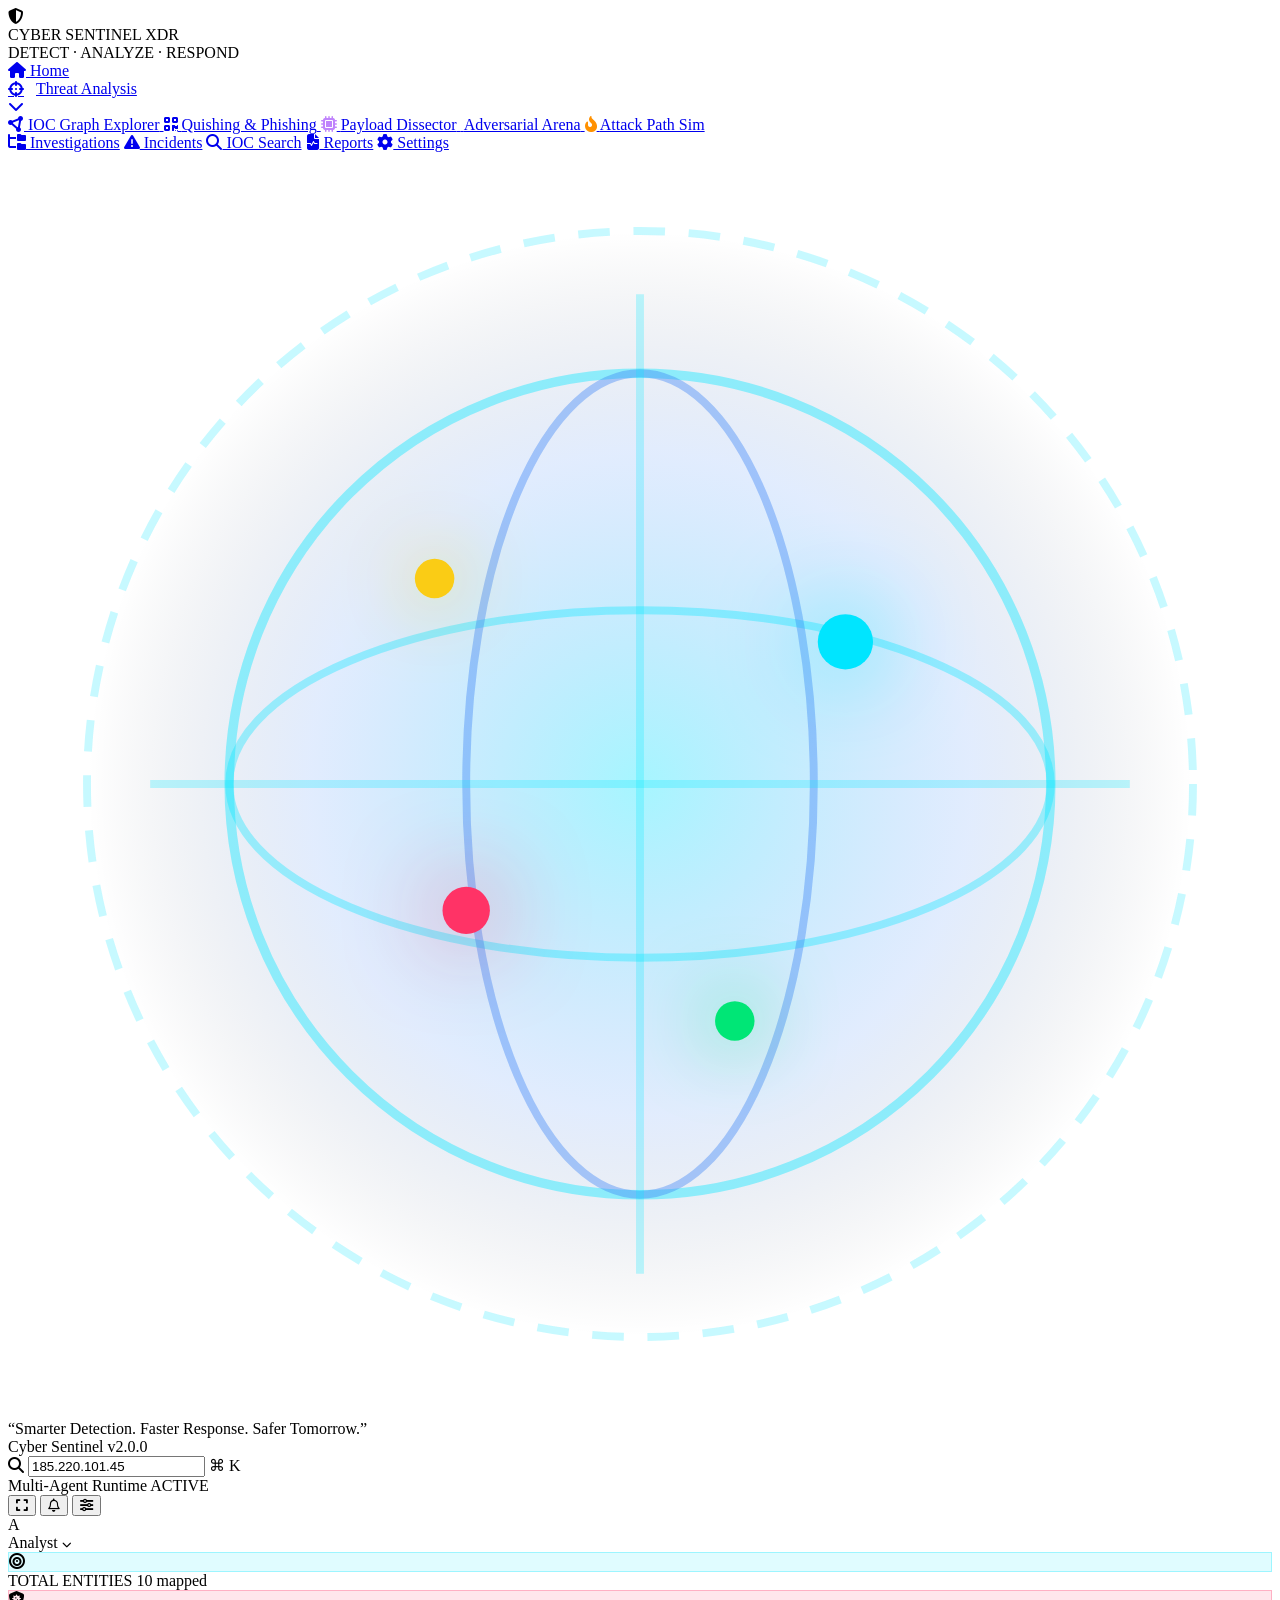
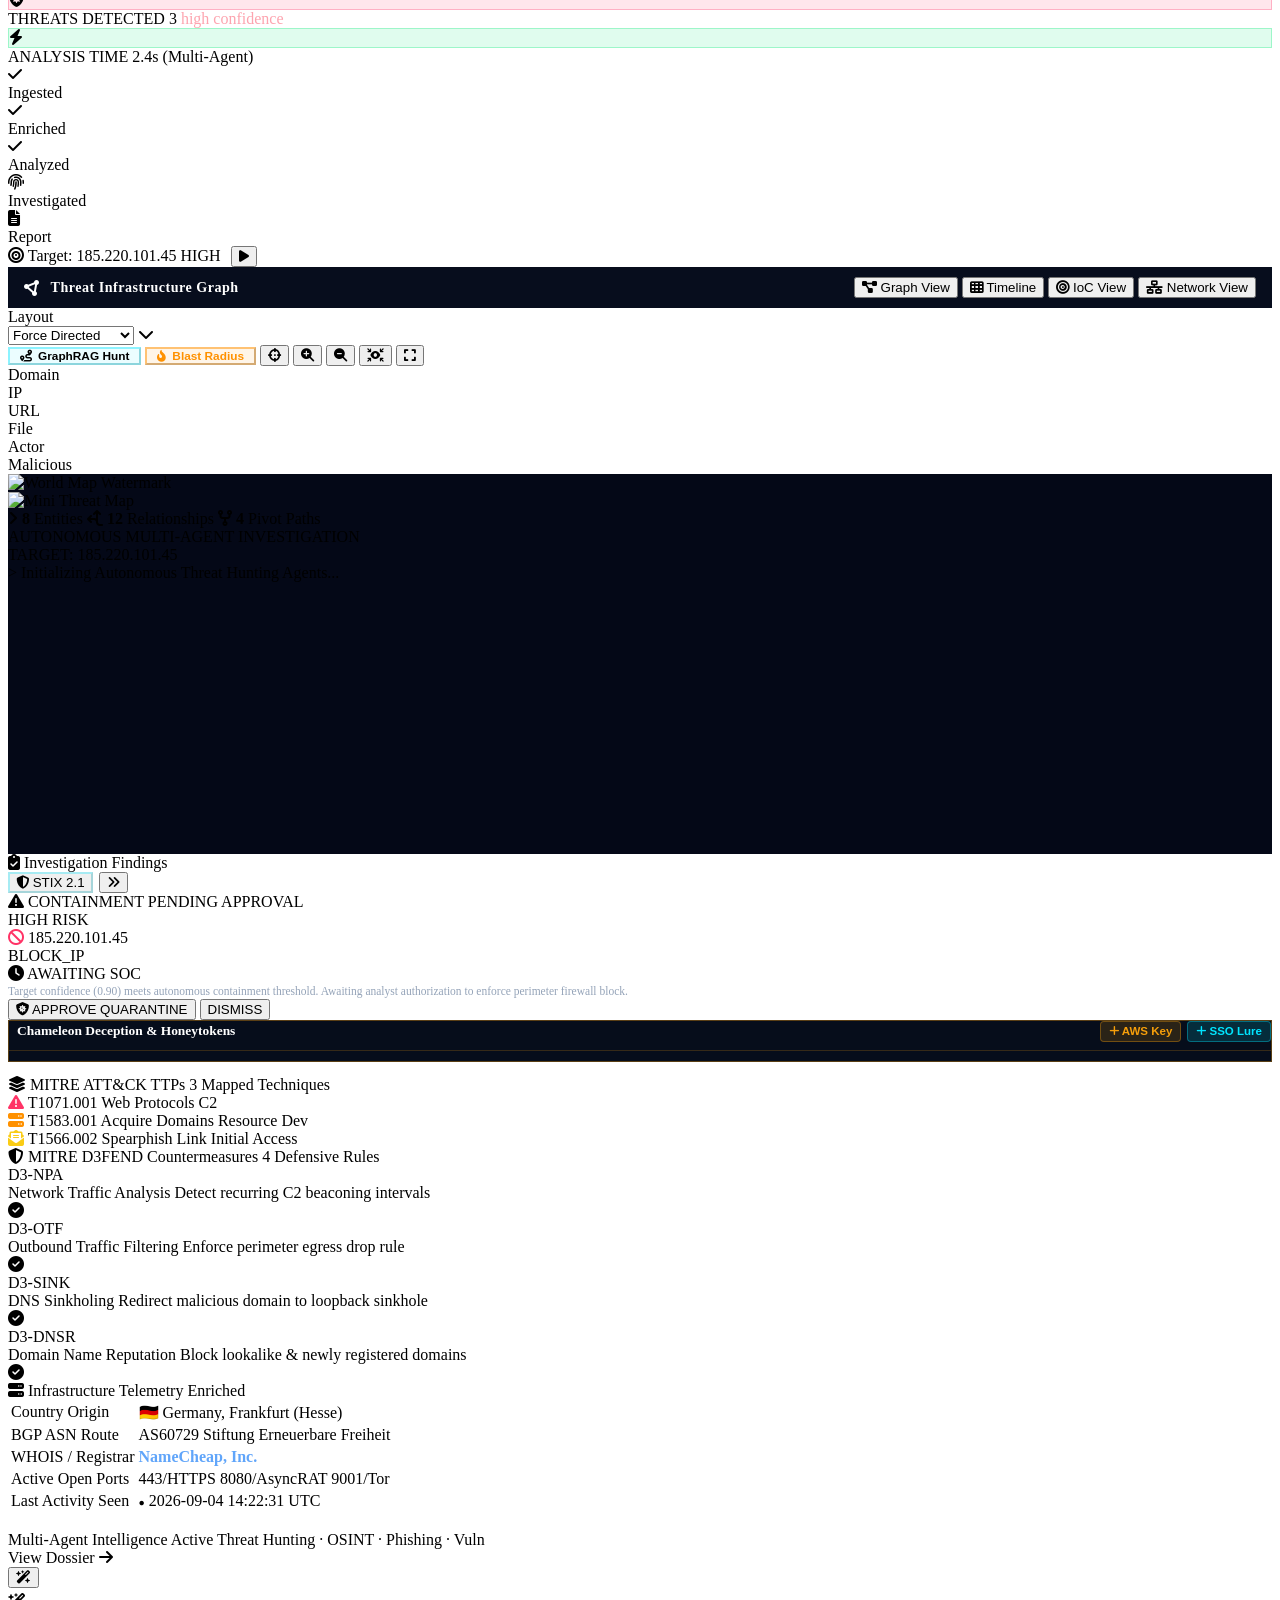
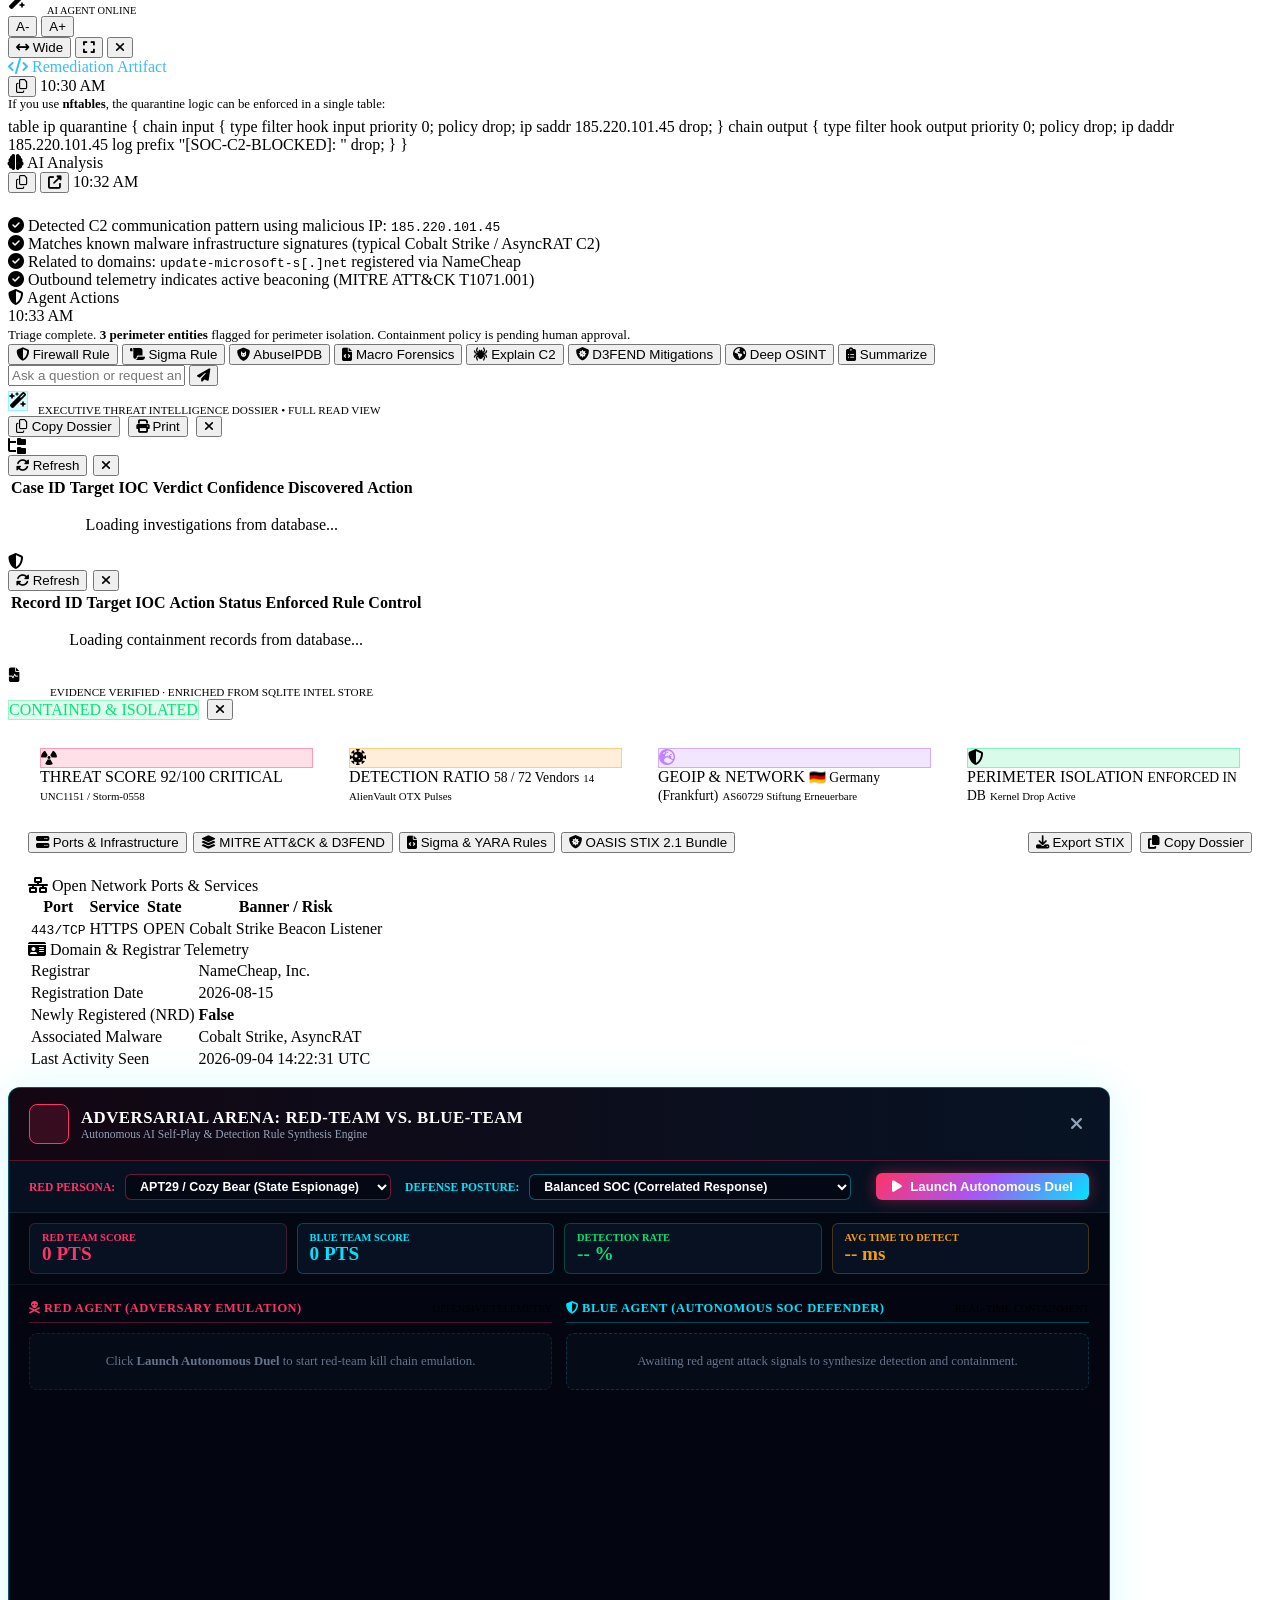
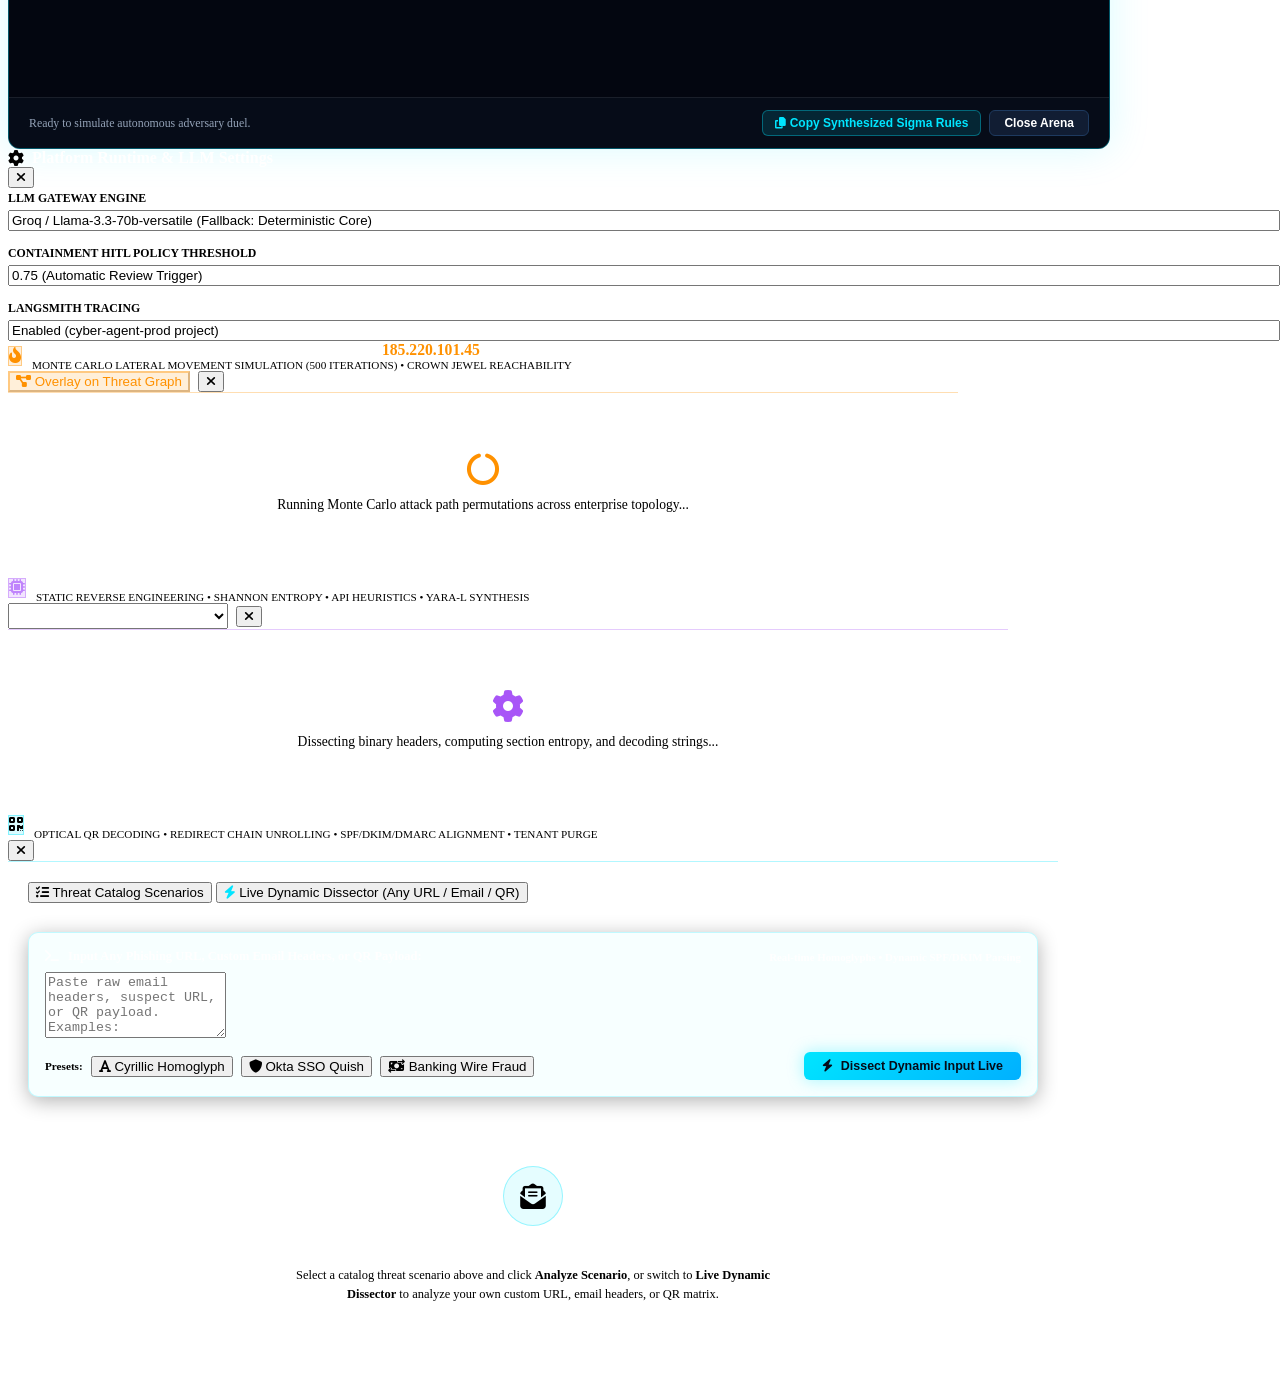
==== commit 6018840c: "feat: add AbuseIPDB intel, macro forensics, Sigma engine, and configure Vercel entrypoint" ====
--- a/apps/api/static/index.html
+++ b/apps/api/static/index.html
@@ -629,6 +629,9 @@
       <!-- Quick Action Chips (Mockup Authentic) -->
       <div class="copilot-quick-chips">
         <button class="copilot-chip" onclick="quickCopilotQuery('Generate iptables and nftables perimeter containment firewall rules to block 185.220.101.45')"><i class="fa-solid fa-shield-halved"></i> Firewall Rule</button>
+        <button class="copilot-chip" onclick="quickCopilotQuery('Generate Sigma rule and multi-SIEM queries (Splunk, Elastic, Sentinel) for 185.220.101.45')"><i class="fa-solid fa-scroll"></i> Sigma Rule</button>
+        <button class="copilot-chip" onclick="quickCopilotQuery('Check AbuseIPDB reputation and abuse confidence score for 185.220.101.45')"><i class="fa-solid fa-shield-cat"></i> AbuseIPDB</button>
+        <button class="copilot-chip" onclick="quickCopilotQuery('Dissect weaponized macro dropper and extract VBA code from invoice.docx')"><i class="fa-solid fa-file-code"></i> Macro Forensics</button>
         <button class="copilot-chip" onclick="quickCopilotQuery('Explain C2 infrastructure topology and malware attribution for 185.220.101.45')"><i class="fa-solid fa-spider"></i> Explain C2</button>
         <button class="copilot-chip" onclick="quickCopilotQuery('Detail MITRE D3FEND defensive mitigations and counter-measures')"><i class="fa-solid fa-shield-virus"></i> D3FEND Mitigations</button>
         <button class="copilot-chip" onclick="quickCopilotQuery('Analyze full OSINT attack surface and core threat vectors for this target')"><i class="fa-solid fa-earth-americas"></i> Deep OSINT</button>
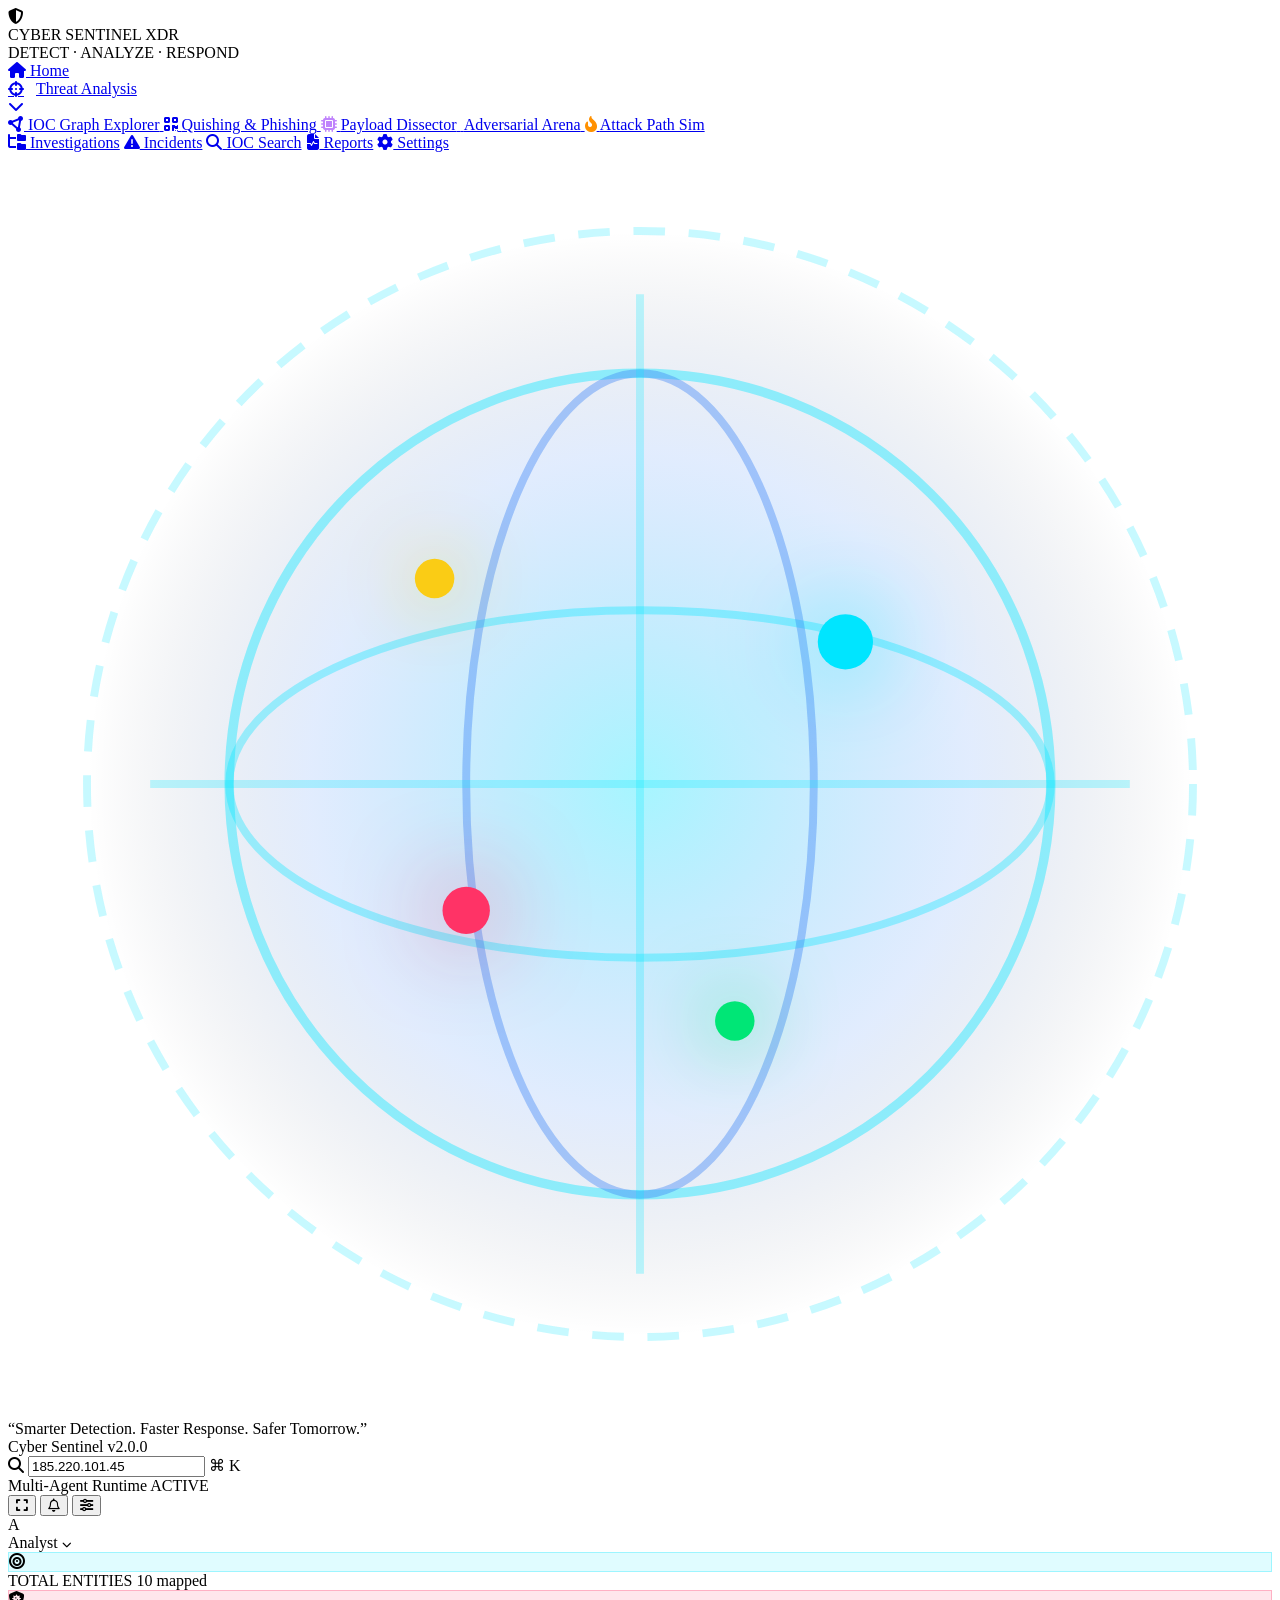
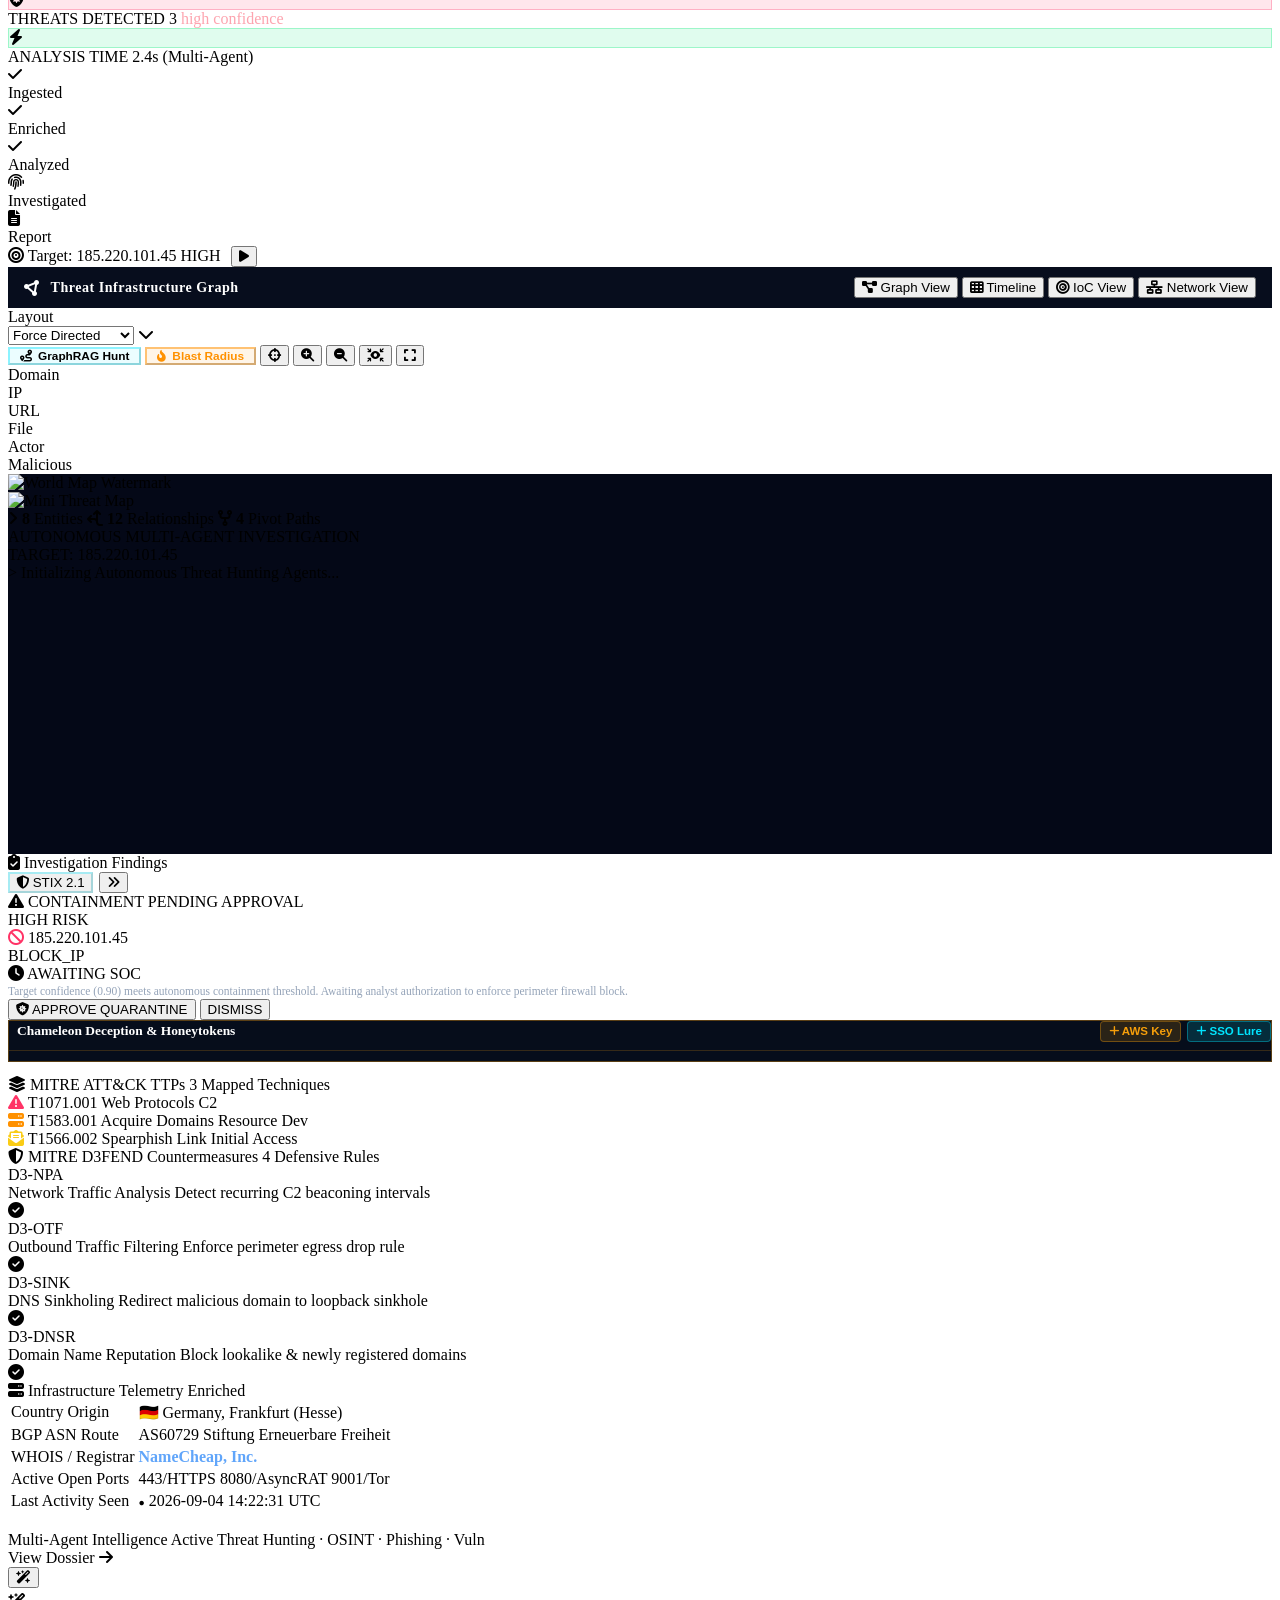
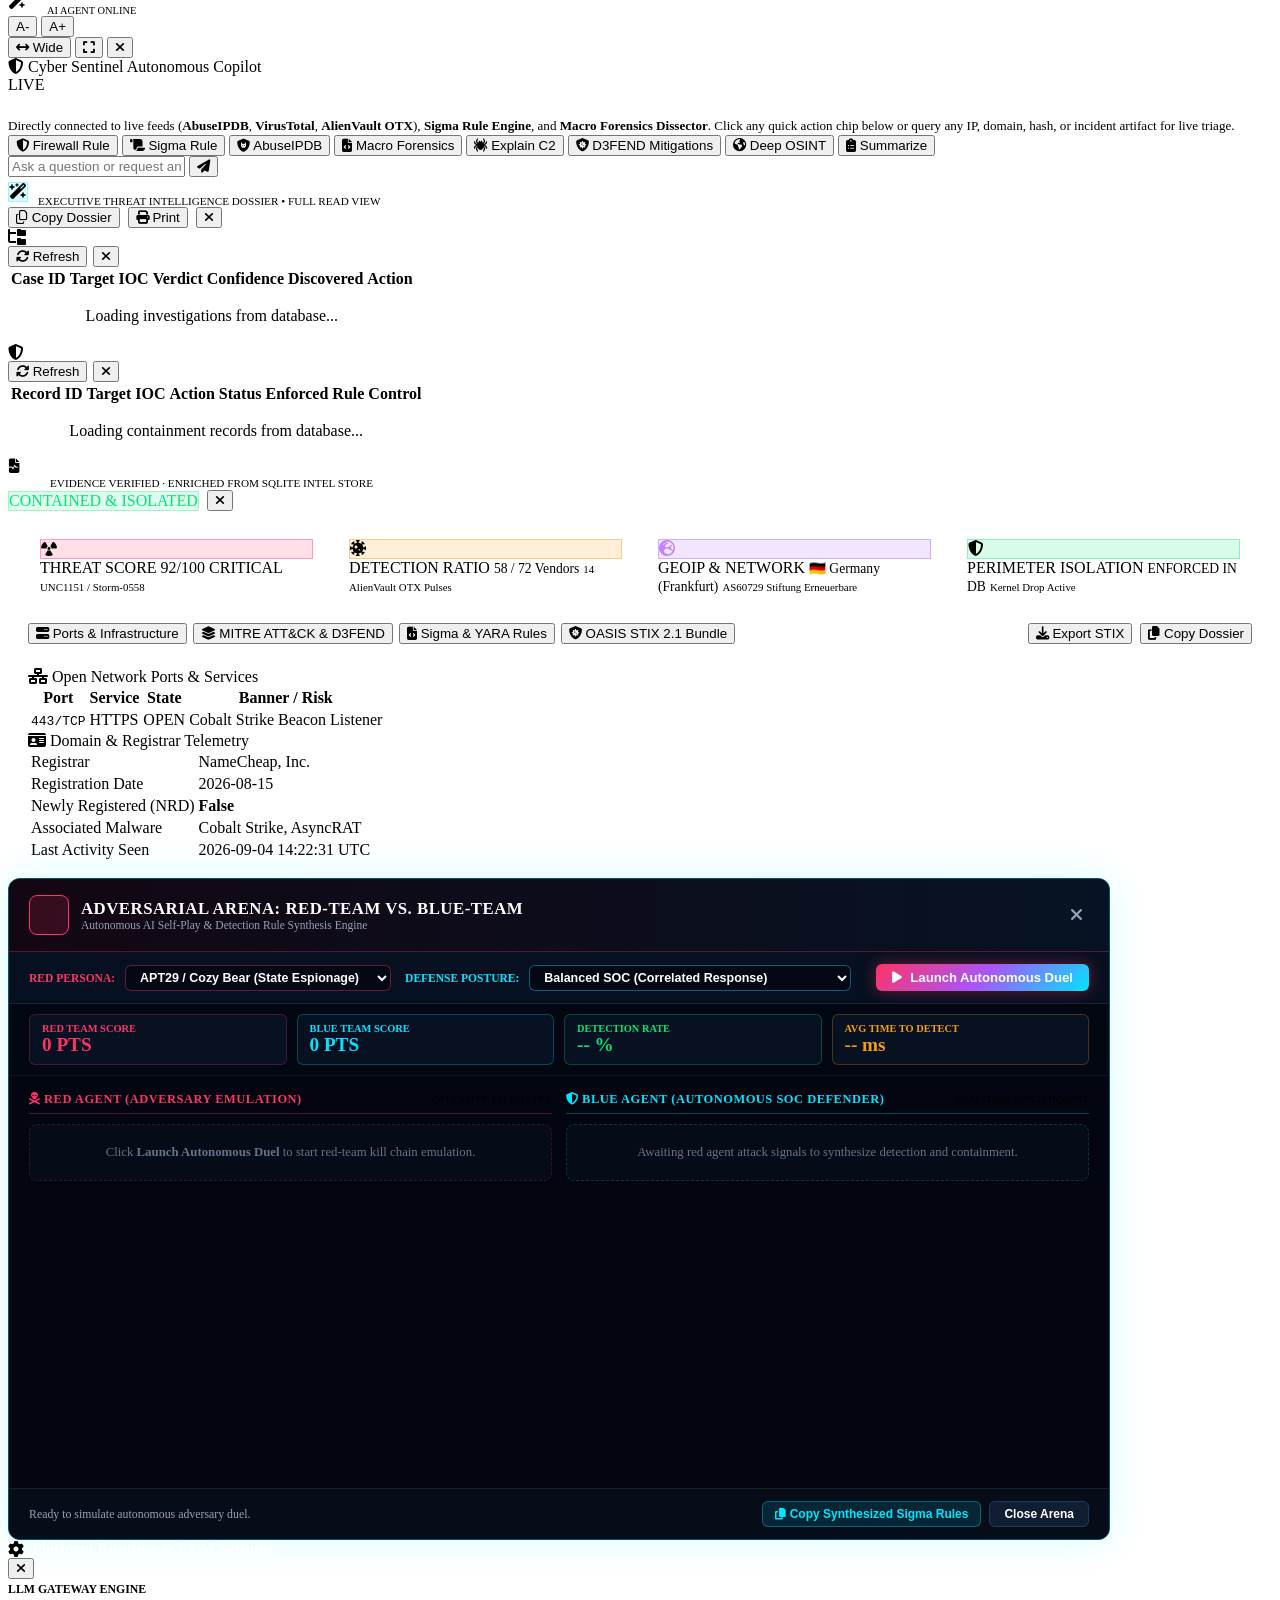
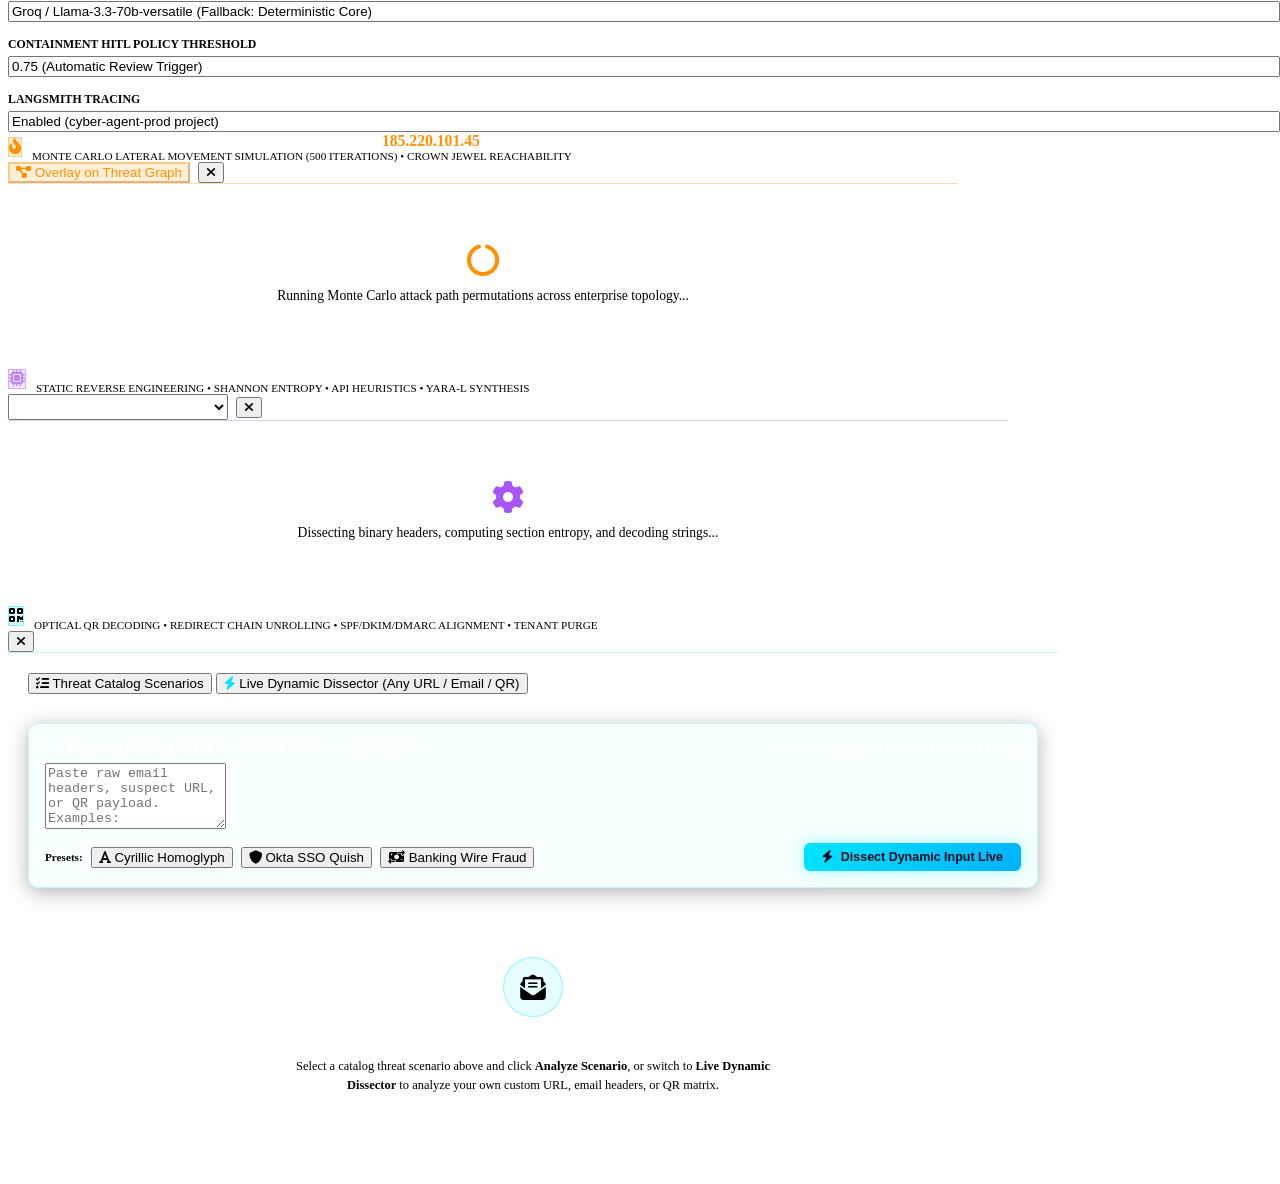
==== commit 06746a79: "fix(chat): dispatch real live tools (AbuseIPDB, Sigma, Macro) directly and remove all mock cards" ====
--- a/apps/api/static/index.html
+++ b/apps/api/static/index.html
@@ -558,69 +558,18 @@
 
       <div class="copilot-scroll-area" id="copilotFeed">
         
-        <!-- Mockup Message 1: Nftables Code Snippet -->
+        <!-- Live Agent Ready Card -->
         <div class="copilot-card">
           <div class="copilot-card-header">
-            <span style="color: #38bdf8; font-family: var(--font-mono);"><i class="fa-solid fa-code"></i> Remediation Artifact</span>
-            <div style="display: flex; align-items: center; gap: 4px;">
-              <button class="card-action-icon-btn" onclick="copyCardText(this)" title="Copy snippet"><i class="fa-regular fa-copy"></i></button>
-              <span class="copilot-timestamp">10:30 AM</span>
-            </div>
-          </div>
-          <div style="font-size: 0.8rem; color: var(--text-dim); margin-bottom: 6px;">
-            If you use <strong>nftables</strong>, the quarantine logic can be enforced in a single table:
-          </div>
-          <div class="mockup-code-block">table ip quarantine {
-  chain input {
-    type filter hook input priority 0; policy drop;
-    ip saddr 185.220.101.45 drop;
-  }
-  chain output {
-    type filter hook output priority 0; policy drop;
-    ip daddr 185.220.101.45 log prefix "[SOC-C2-BLOCKED]: " drop;
-  }
-}</div>
-        </div>
-
-        <!-- Mockup Message 2: AI Analysis with Key Findings -->
-        <div class="copilot-card">
-          <div class="copilot-card-header">
-            <div class="copilot-tag-ai"><i class="fa-solid fa-brain"></i> AI Analysis</div>
-            <div style="display: flex; align-items: center; gap: 4px;">
-              <button class="card-action-icon-btn" onclick="copyCardText(this)" title="Copy text"><i class="fa-regular fa-copy"></i></button>
-              <button class="card-action-icon-btn" onclick="openCardInModal(this)" title="Expand in modal reader"><i class="fa-solid fa-up-right-from-square"></i></button>
-              <span class="copilot-timestamp">10:32 AM</span>
-            </div>
-          </div>
-          <div style="font-size: 0.84rem; font-weight: 700; color: #ffffff; margin-bottom: 8px;">Key Findings</div>
-          <div class="findings-checklist">
-            <div class="finding-check-row">
-              <i class="fa-solid fa-circle-check"></i>
-              <span>Detected C2 communication pattern using malicious IP: <code style="color: var(--neon-cyan);">185.220.101.45</code></span>
-            </div>
-            <div class="finding-check-row">
-              <i class="fa-solid fa-circle-check"></i>
-              <span>Matches known malware infrastructure signatures (typical Cobalt Strike / AsyncRAT C2)</span>
-            </div>
-            <div class="finding-check-row">
-              <i class="fa-solid fa-circle-check"></i>
-              <span>Related to domains: <code style="color: var(--neon-cyan);">update-microsoft-s[.]net</code> registered via NameCheap</span>
-            </div>
-            <div class="finding-check-row">
-              <i class="fa-solid fa-circle-check"></i>
-              <span>Outbound telemetry indicates active beaconing (MITRE ATT&CK T1071.001)</span>
-            </div>
-          </div>
-        </div>
-
-        <!-- Mockup Message 3: Agent Actions -->
-        <div class="copilot-card">
-          <div class="copilot-card-header">
-            <div class="copilot-tag-agent"><i class="fa-solid fa-shield-halved"></i> Agent Actions</div>
-            <span class="copilot-timestamp">10:33 AM</span>
+            <div class="copilot-tag-ai"><i class="fa-solid fa-shield-halved"></i> Cyber Sentinel Autonomous Copilot</div>
+            <span class="copilot-timestamp" id="copilotInitTime">LIVE</span>
+          </div>
+          <div style="font-size: 0.85rem; font-weight: 700; color: #ffffff; margin-bottom: 6px;">
+            Real-Time Defense & Threat Intelligence Active
           </div>
           <div style="font-size: 0.82rem; color: var(--text-dim); line-height: 1.5;">
-            Triage complete. <strong>3 perimeter entities</strong> flagged for perimeter isolation. Containment policy is pending human approval.
+            Directly connected to live feeds (<strong>AbuseIPDB</strong>, <strong>VirusTotal</strong>, <strong>AlienVault OTX</strong>), <strong>Sigma Rule Engine</strong>, and <strong>Macro Forensics Dissector</strong>.
+            Click any quick action chip below or query any IP, domain, hash, or incident artifact for live triage.
           </div>
         </div>
 
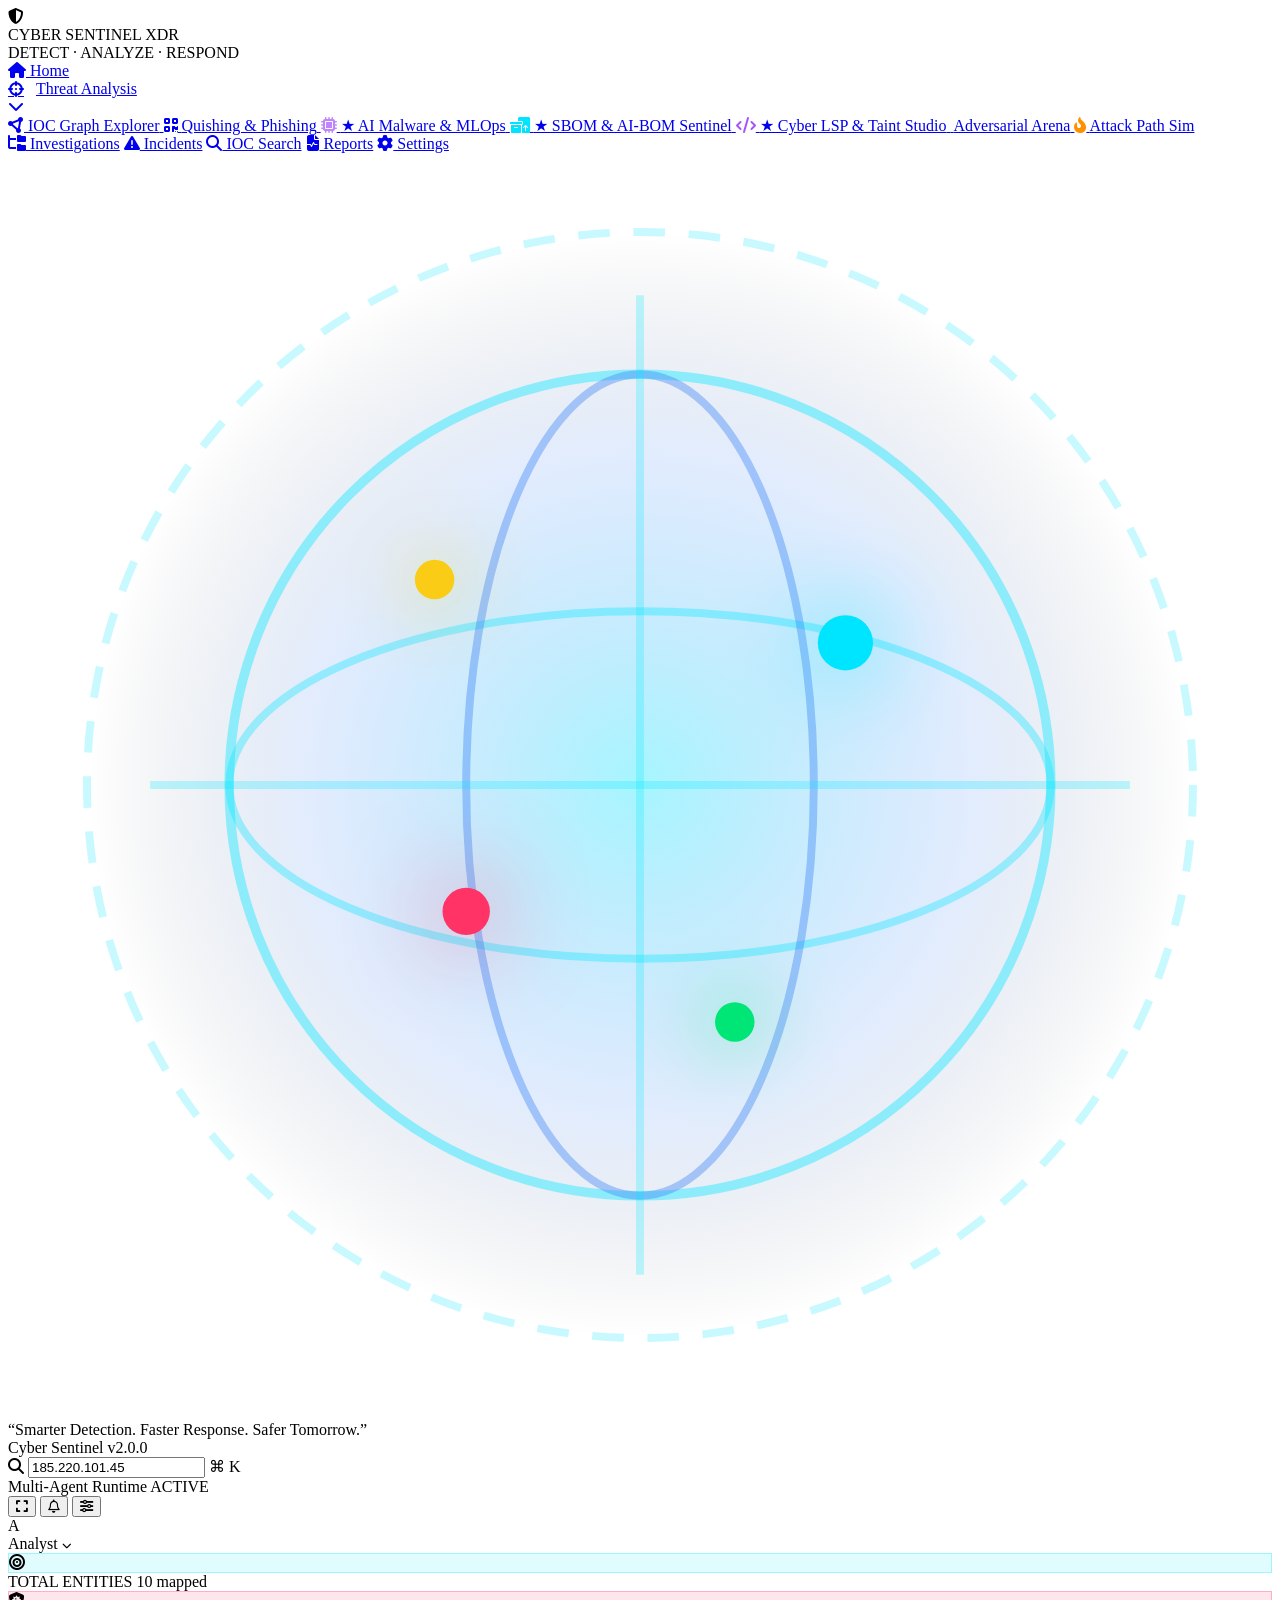
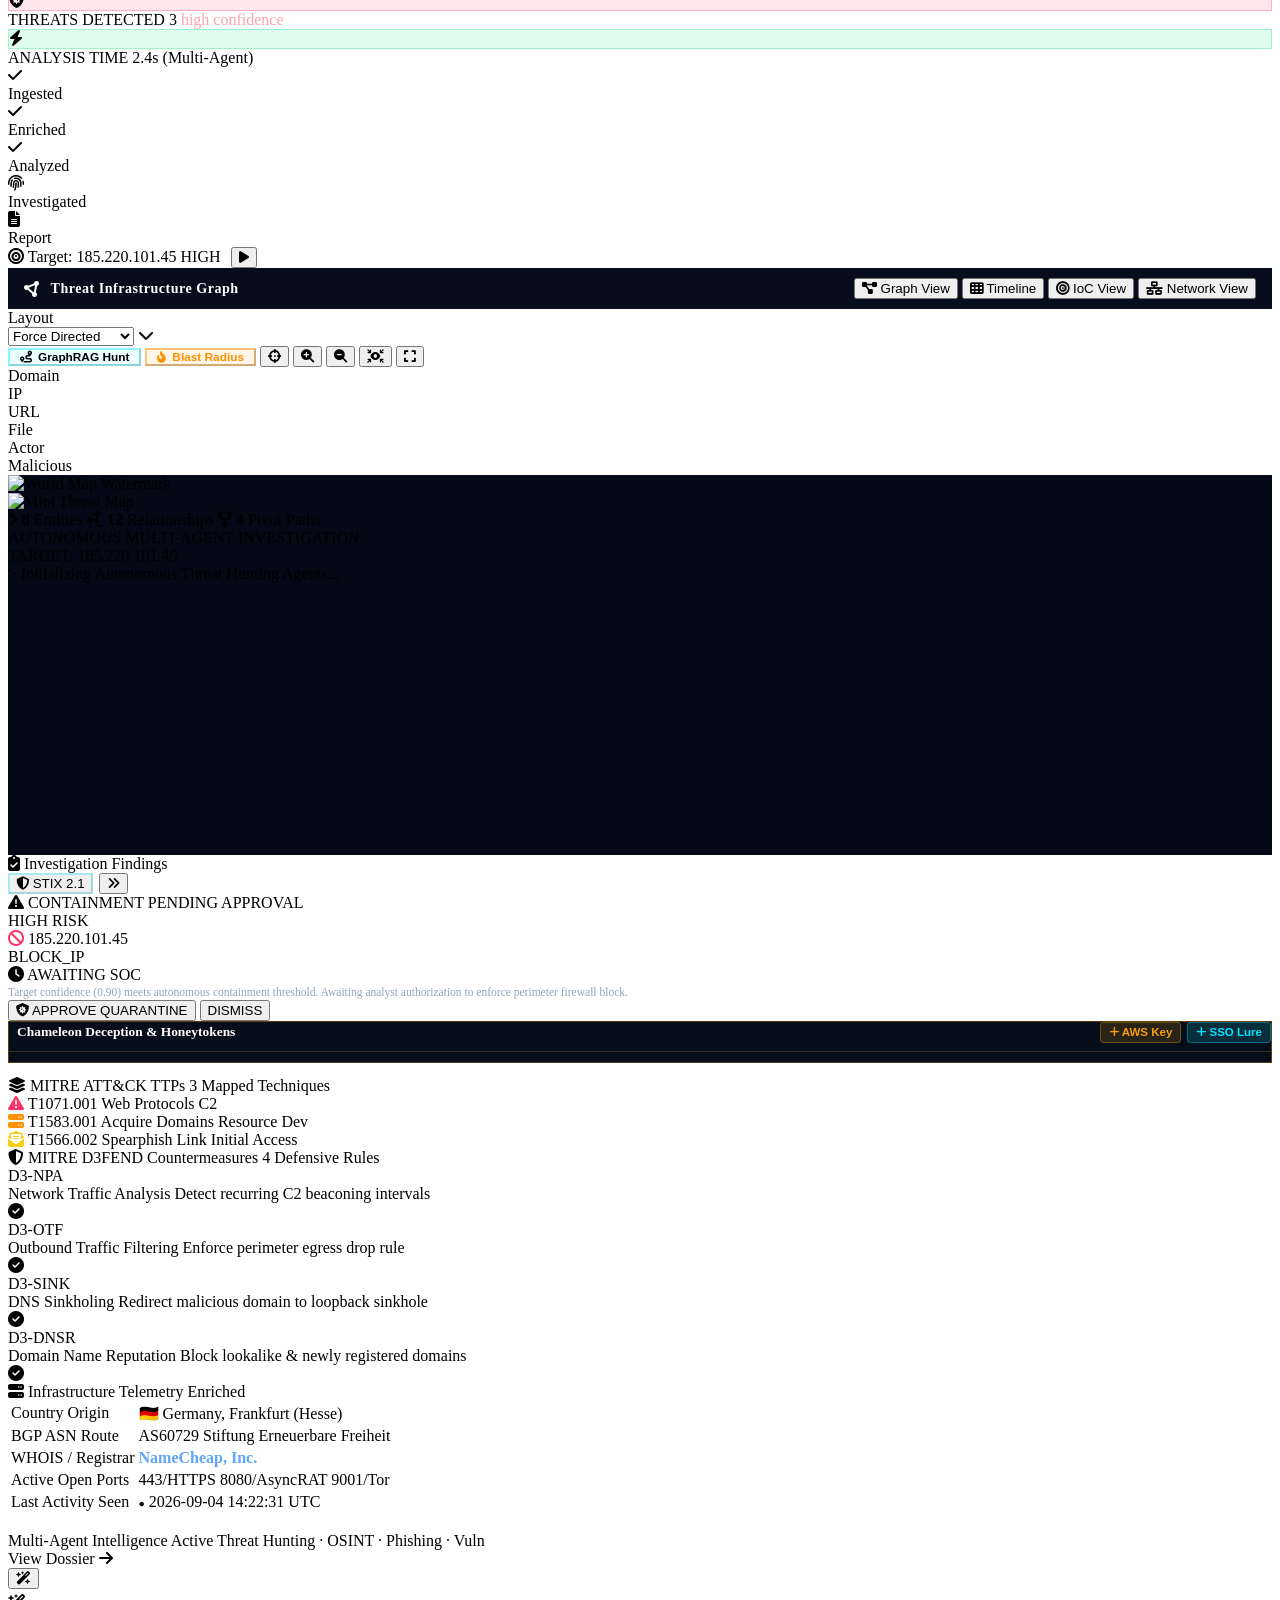
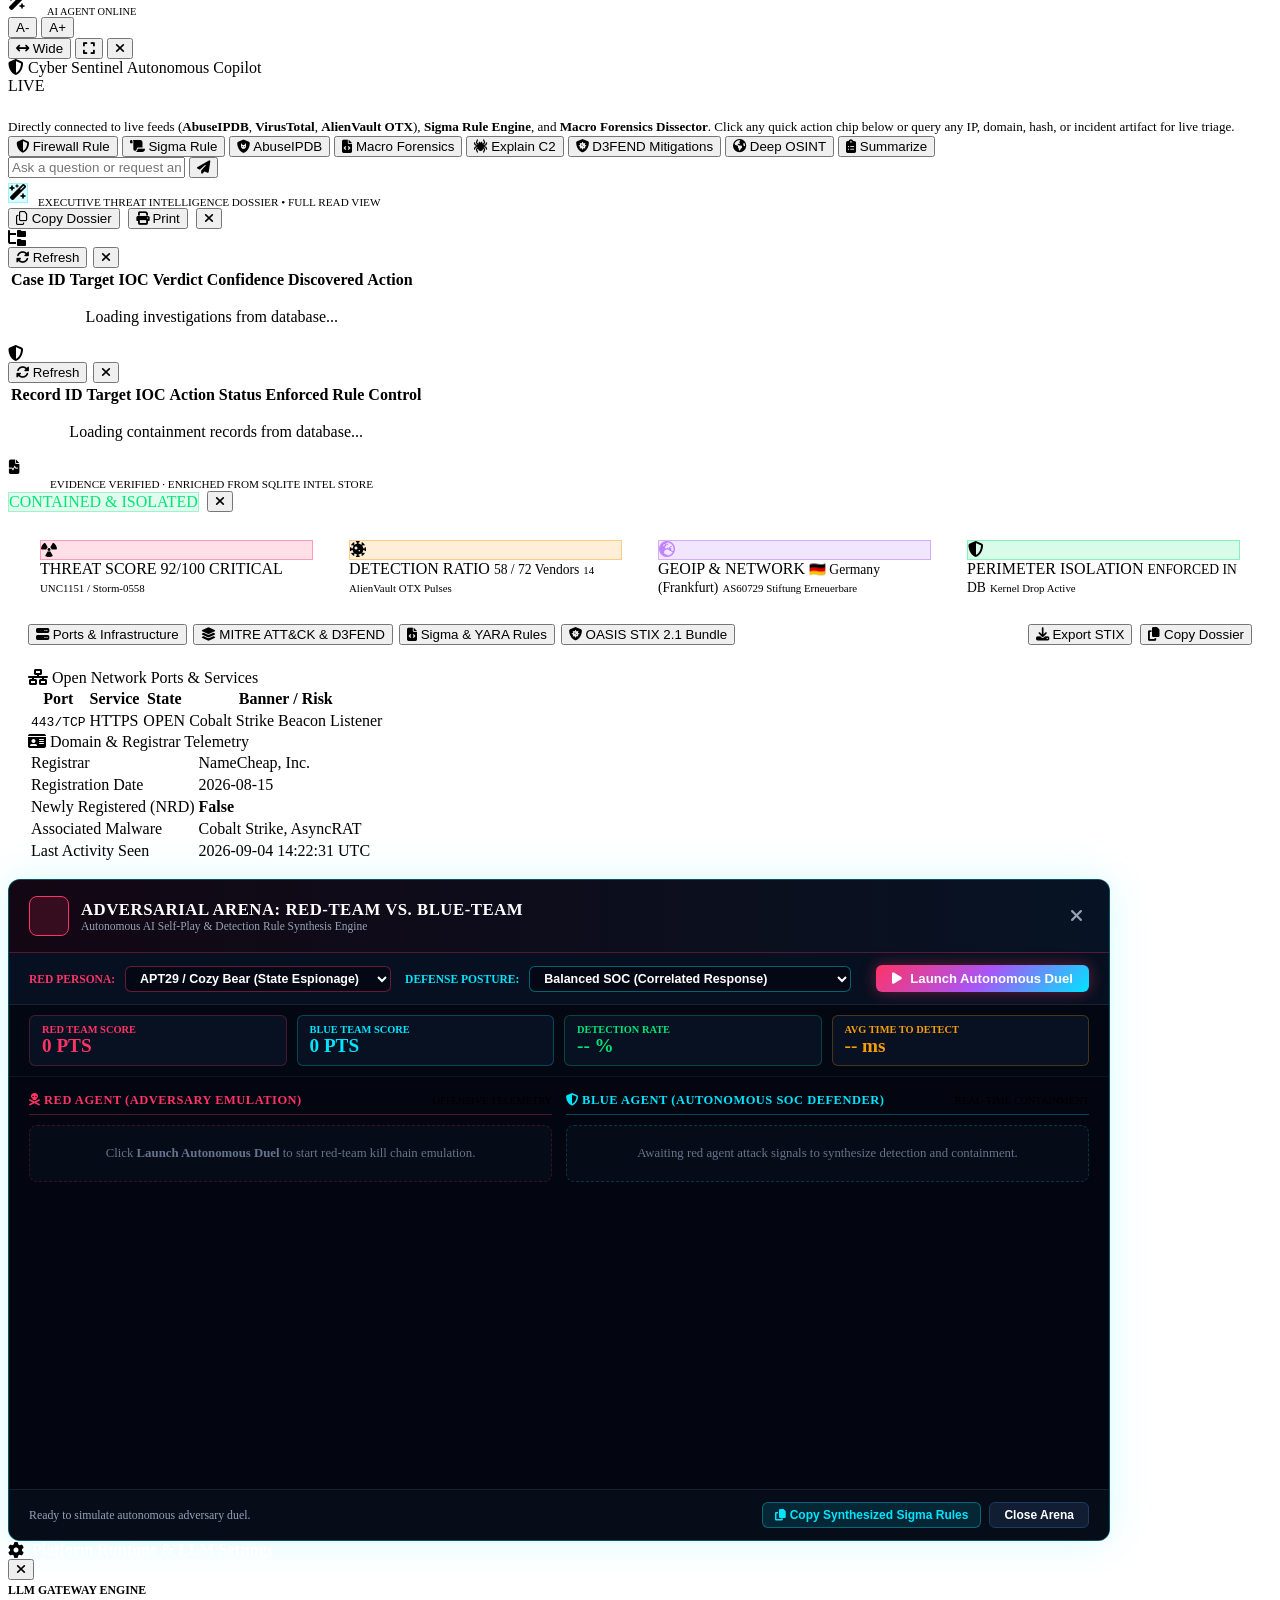
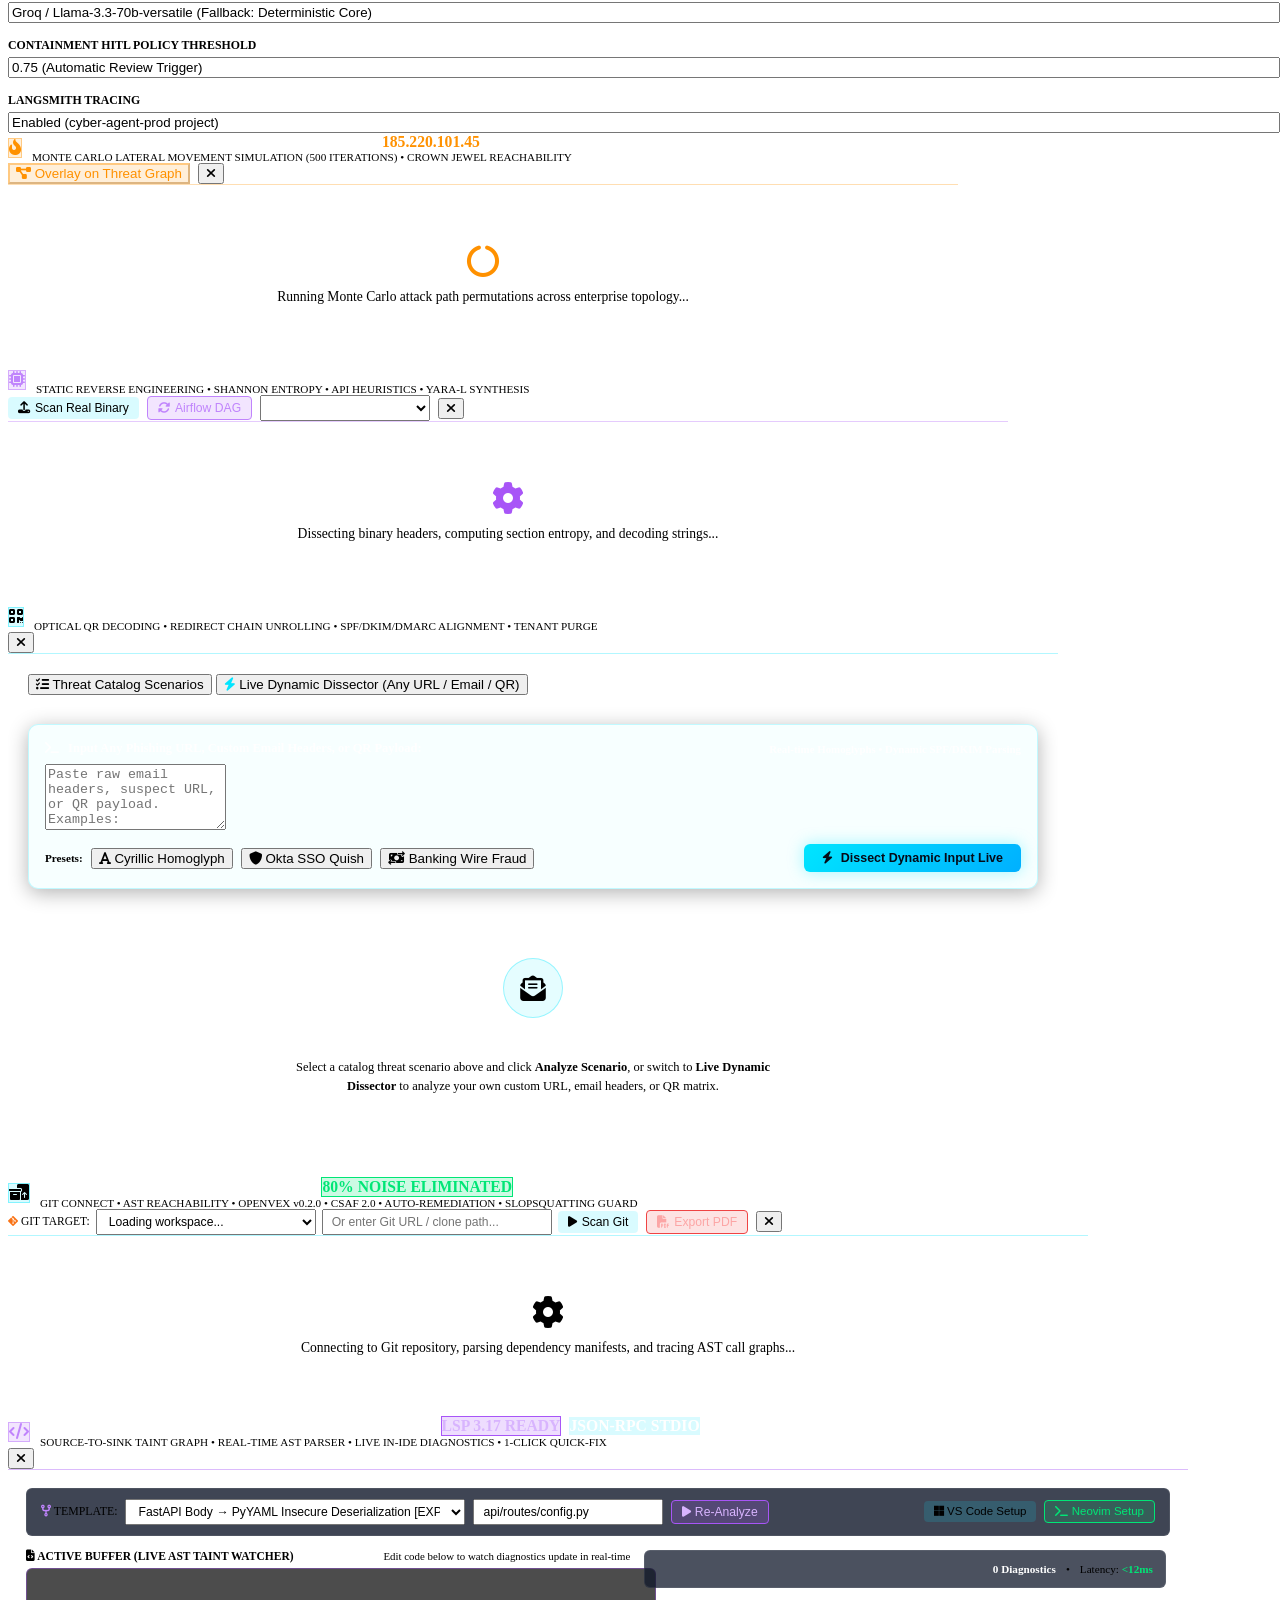
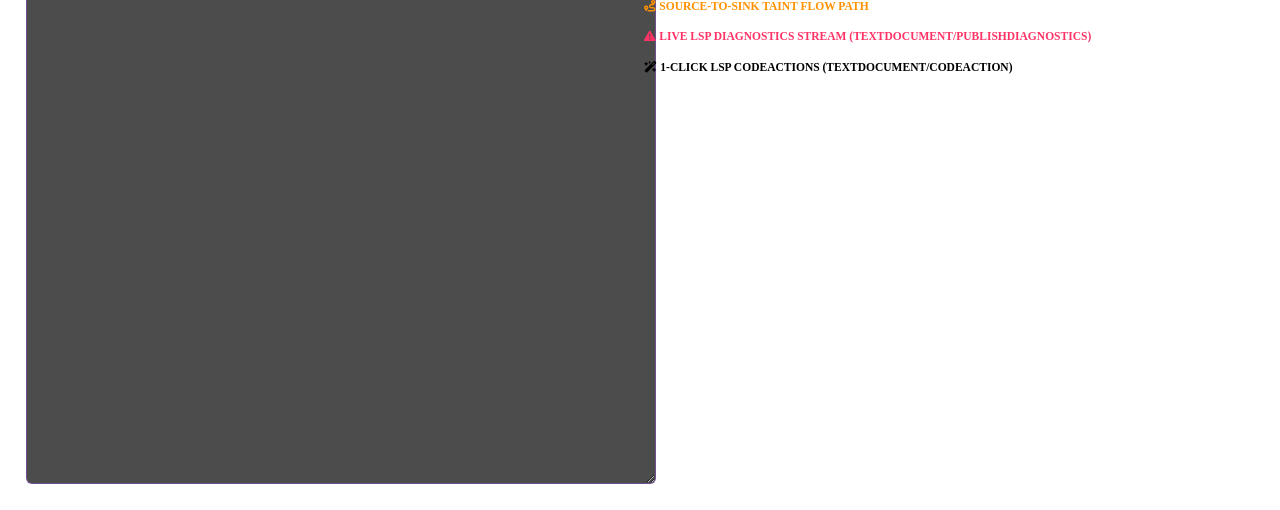
==== commit 58100b5f: "SBOM DONE" ====
--- a/apps/api/static/index.html
+++ b/apps/api/static/index.html
@@ -56,7 +56,15 @@
           </a>
           <a class="nav-sub-item" id="subNavMalware" href="javascript:void(0)" onclick="openMalwareModal()">
             <i class="fa-solid fa-microchip" style="color: #c084fc;"></i>
-            <span>Payload Dissector</span>
+            <span>★ AI Malware &amp; MLOps</span>
+          </a>
+          <a class="nav-sub-item" id="subNavSbom" href="javascript:void(0)" onclick="openSbomModal()">
+            <i class="fa-solid fa-boxes-packing" style="color: #00e5ff;"></i>
+            <span>★ SBOM &amp; AI-BOM Sentinel</span>
+          </a>
+          <a class="nav-sub-item" id="subNavLsp" href="javascript:void(0)" onclick="openLspModal()">
+            <i class="fa-solid fa-code" style="color: #a855f7;"></i>
+            <span>★ Cyber LSP &amp; Taint Studio</span>
           </a>
           <a class="nav-sub-item" id="subNavArena" href="javascript:void(0)" onclick="openArenaModal()">
             <i class="fa-solid fa-swords" style="color: #ff3366;"></i>
@@ -1143,7 +1151,14 @@
           </div>
         </div>
         <div style="display: flex; align-items: center; gap: 8px;">
-          <select id="malwareSampleSelect" onchange="runMalwareDissection(this.value)" class="copilot-input" style="padding: 4px 8px; font-size: 0.76rem; width: 220px;">
+          <input type="file" id="malwareFileInput" style="display: none;" onchange="handleRealFileUpload(event)">
+          <button class="copilot-action-btn" onclick="document.getElementById('malwareFileInput').click()" style="background: rgba(0, 229, 255, 0.15); border: 1px solid var(--neon-cyan); color: var(--neon-cyan); padding: 4px 10px; font-size: 0.76rem; border-radius: 4px; cursor: pointer; display: flex; align-items: center; gap: 5px;">
+            <i class="fa-solid fa-upload"></i> Scan Real Binary
+          </button>
+          <button id="btnAirflowTrigger" class="copilot-action-btn" onclick="triggerAirflowPipeline()" style="background: rgba(168, 85, 247, 0.15); border: 1px solid #c084fc; color: #c084fc; padding: 4px 10px; font-size: 0.76rem; border-radius: 4px; cursor: pointer; display: flex; align-items: center; gap: 5px;" title="Trigger Apache Airflow Automated Retraining DAG">
+            <i class="fa-solid fa-rotate"></i> Airflow DAG
+          </button>
+          <select id="malwareSampleSelect" onchange="runMalwareDissection(this.value)" class="copilot-input" style="padding: 4px 8px; font-size: 0.76rem; width: 170px;">
           </select>
           <button class="modal-close-btn" onclick="closeModal('malwareModal')"><i class="fa-solid fa-xmark"></i></button>
         </div>
@@ -1156,6 +1171,24 @@
         </div>
 
         <div id="malwareResults" style="display: none;">
+          <!-- MLOps & Airflow Pipeline Telemetry Banner -->
+          <div class="mlops-telemetry-banner" style="background: rgba(15, 23, 42, 0.75); border: 1px solid rgba(168, 85, 247, 0.35); border-radius: 6px; padding: 10px 14px; margin-bottom: 14px; display: flex; align-items: center; justify-content: space-between; flex-wrap: wrap; gap: 10px;">
+            <div style="display: flex; align-items: center; gap: 12px;">
+              <div style="width: 8px; height: 8px; border-radius: 50%; background: #00e676; box-shadow: 0 0 8px #00e676;"></div>
+              <div>
+                <span style="font-size: 0.72rem; color: var(--text-dim); text-transform: uppercase; letter-spacing: 0.5px;">Active Model:</span>
+                <span id="mlopsModelName" style="font-family: var(--font-mono); font-size: 0.78rem; color: #ffffff; font-weight: 700; margin-left: 5px;">ArgusMalwareClassifier:Production (v2.0)</span>
+                <span class="shortcut-badge" style="background: rgba(59, 130, 246, 0.2); border: 1px solid #3b82f6; color: #93c5fd; font-size: 0.65rem; margin-left: 6px;">LightGBM + PySpark</span>
+              </div>
+            </div>
+            <div style="display: flex; align-items: center; gap: 16px; font-family: var(--font-mono); font-size: 0.74rem;">
+              <div><span style="color: var(--text-muted);">ROC-AUC:</span> <strong style="color: #00e676;" id="mlopsAuc">1.0000</strong></div>
+              <div><span style="color: var(--text-muted);">FPR:</span> <strong style="color: #38bdf8;" id="mlopsFpr">&le; 0.001%</strong></div>
+              <div><span style="color: var(--text-muted);">Inference:</span> <strong style="color: #facc15;" id="mlopsLatency">11.4 ms</strong></div>
+              <div><span style="color: var(--text-muted);">Data Drift:</span> <span id="mlopsDrift" style="color: #00e676;"><i class="fa-solid fa-circle-check"></i> Healthy (PSI: 0.018)</span></div>
+            </div>
+          </div>
+
           <!-- Metadata & Entropy Overview -->
           <div style="display: grid; grid-template-columns: 1.2fr 1fr; gap: 14px; margin-bottom: 20px;">
             <div class="malware-meta-card">
@@ -1269,6 +1302,71 @@
               <i class="fa-solid fa-shield-halved" style="color: var(--neon-cyan);"></i> Autonomous EDR / XDR Containment Actions
             </h4>
             <div id="malwareRecsContainer" style="display: flex; flex-direction: column; gap: 8px;"></div>
+          </div>
+
+          <!-- 8. Explainable AI (SHAP Feature Attributions) -->
+          <div style="margin-bottom: 20px; background: rgba(15, 23, 42, 0.5); border: 1px solid rgba(0, 229, 255, 0.2); border-radius: 6px; padding: 14px;">
+            <div style="display: flex; justify-content: space-between; align-items: center; margin-bottom: 8px;">
+              <h4 style="color: #ffffff; font-size: 0.82rem; text-transform: uppercase; letter-spacing: 0.5px; margin: 0; display: flex; align-items: center; gap: 6px;">
+                <i class="fa-solid fa-chart-simple" style="color: var(--neon-cyan);"></i> Explainable AI (SHAP Tree Decision Attributions)
+              </h4>
+              <span style="font-size: 0.68rem; font-family: var(--font-mono); color: var(--text-dim);">LIGHTGBM FEATURE CONTRIBUTION WATERFALL</span>
+            </div>
+            <table class="copilot-table-responsive" style="margin: 0;">
+              <thead>
+                <tr>
+                  <th>Telemetry Feature</th>
+                  <th>Extracted Value</th>
+                  <th>Model Probability Impact</th>
+                  <th>Direction</th>
+                </tr>
+              </thead>
+              <tbody id="malwareShapBody">
+                <tr>
+                  <td><code>Section Entropy</code></td>
+                  <td><span style="color: #ff9100; font-family: var(--font-mono);">7.91</span></td>
+                  <td><span style="color: #ff3366; font-weight: 700;">+0.34</span></td>
+                  <td><span class="shortcut-badge tag-critical">MALICIOUS BIAS</span></td>
+                </tr>
+                <tr>
+                  <td><code>Suspicious Win32 APIs</code></td>
+                  <td><span style="color: #ff3366; font-family: var(--font-mono);">8 functions</span></td>
+                  <td><span style="color: #ff3366; font-weight: 700;">+0.28</span></td>
+                  <td><span class="shortcut-badge tag-critical">MALICIOUS BIAS</span></td>
+                </tr>
+                <tr>
+                  <td><code>Injection Primitives</code></td>
+                  <td><span style="color: #ff3366; font-family: var(--font-mono);">3 (VirtualAllocEx)</span></td>
+                  <td><span style="color: #ff3366; font-weight: 700;">+0.25</span></td>
+                  <td><span class="shortcut-badge tag-critical">MALICIOUS BIAS</span></td>
+                </tr>
+                <tr>
+                  <td><code>Packed Header Heuristic</code></td>
+                  <td><span style="color: #facc15; font-family: var(--font-mono);">Yes</span></td>
+                  <td><span style="color: #ff3366; font-weight: 700;">+0.18</span></td>
+                  <td><span class="shortcut-badge tag-critical">MALICIOUS BIAS</span></td>
+                </tr>
+                <tr>
+                  <td><code>Digital Signature</code></td>
+                  <td><span style="color: #94a3b8; font-family: var(--font-mono);">Unsigned</span></td>
+                  <td><span style="color: #ff3366; font-weight: 700;">+0.08</span></td>
+                  <td><span class="shortcut-badge tag-critical">MALICIOUS BIAS</span></td>
+                </tr>
+              </tbody>
+            </table>
+          </div>
+
+          <!-- Multi-Agent Orchestration Action Bridge -->
+          <div style="display: flex; gap: 10px; flex-wrap: wrap; margin-top: 15px;">
+            <button class="copilot-action-btn" onclick="triggerAttackPathSim(); closeModal('malwareModal');" style="background: rgba(255, 145, 0, 0.15); border: 1px solid #ff9100; color: #ff9100; padding: 6px 14px; font-size: 0.78rem; border-radius: 4px; cursor: pointer; display: flex; align-items: center; gap: 6px;">
+              <i class="fa-solid fa-fire-flame-curved"></i> Simulate Lateral Movement Blast Radius
+            </button>
+            <button class="copilot-action-btn" onclick="openDeceptionModal(); closeModal('malwareModal');" style="background: rgba(0, 230, 118, 0.15); border: 1px solid #00e676; color: #00e676; padding: 6px 14px; font-size: 0.78rem; border-radius: 4px; cursor: pointer; display: flex; align-items: center; gap: 6px;">
+              <i class="fa-solid fa-shield-virus"></i> Deploy Chameleon Honeytoken Trap
+            </button>
+            <button class="copilot-action-btn" onclick="openArenaModal(); closeModal('malwareModal');" style="background: rgba(255, 51, 102, 0.15); border: 1px solid #ff3366; color: #ff3366; padding: 6px 14px; font-size: 0.78rem; border-radius: 4px; cursor: pointer; display: flex; align-items: center; gap: 6px;">
+              <i class="fa-solid fa-swords"></i> Pit in Adversarial Arena (Self-Play)
+            </button>
           </div>
         </div>
       </div>
@@ -1501,6 +1599,302 @@
     </div>
   </div>
 
+  <!-- 9. Autonomous SBOM & AI-BOM Sentinel Modal -->
+  <div class="modal-overlay" id="sbomModal" onclick="closeModalOnBackdrop(event, 'sbomModal')">
+    <div class="modal-dialog modal-lg" style="max-width: 1080px; width: 96vw;">
+      <div class="modal-header" style="border-bottom: 1px solid rgba(0, 229, 255, 0.3); flex-wrap: wrap; gap: 10px;">
+        <div style="display: flex; align-items: center; gap: 10px;">
+          <div class="kpi-icon-box" style="background: rgba(0, 229, 255, 0.15); color: var(--neon-cyan); border: 1px solid rgba(0, 229, 255, 0.4);">
+            <i class="fa-solid fa-boxes-packing"></i>
+          </div>
+          <div>
+            <div style="font-weight: 800; font-size: 0.98rem; color: #ffffff; display: flex; align-items: center; gap: 8px;">
+              <span>Autonomous SBOM &amp; AI-BOM Sentinel</span>
+              <span id="sbomNoiseBadge" class="shortcut-badge" style="background: rgba(0, 230, 118, 0.2); border: 1px solid #00e676; color: #00e676;">80% NOISE ELIMINATED</span>
+            </div>
+            <div style="font-size: 0.7rem; color: var(--text-muted); font-family: var(--font-mono);">GIT CONNECT &bull; AST REACHABILITY &bull; OPENVEX v0.2.0 &bull; CSAF 2.0 &bull; AUTO-REMEDIATION &bull; SLOPSQUATTING GUARD</div>
+          </div>
+        </div>
+
+        <!-- Git Workspace / Remote Repository Selector -->
+        <div style="display: flex; align-items: center; gap: 8px; flex-wrap: wrap;">
+          <!-- Git Project Selector Bar -->
+          <div id="sbomGitBar" style="display: flex; align-items: center; gap: 6px;">
+            <span style="font-size: 0.72rem; color: var(--text-dim); text-transform: uppercase; font-family: var(--font-mono);"><i class="fa-brands fa-git-alt" style="color: #f97316;"></i> Git Target:</span>
+            <select id="sbomGitProjectSelect" onchange="handleProjectSelectChange(this.value)" class="copilot-input" style="padding: 4px 8px; font-size: 0.76rem; width: 220px;">
+              <option value="">Loading workspace...</option>
+            </select>
+            <input type="text" id="sbomGitUrlInput" placeholder="Or enter Git URL / clone path..." class="copilot-input" style="padding: 4px 8px; font-size: 0.76rem; width: 210px;" onkeydown="if(event.key==='Enter') runGitScan();">
+            <button class="copilot-action-btn" onclick="runGitScan()" style="background: rgba(0, 229, 255, 0.15); border: 1px solid var(--neon-cyan); color: var(--neon-cyan); padding: 4px 10px; font-size: 0.76rem; border-radius: 4px; cursor: pointer; display: flex; align-items: center; gap: 5px;">
+              <i class="fa-solid fa-play"></i> Scan Git
+            </button>
+          </div>
+
+          <button class="copilot-action-btn" onclick="downloadSbomPdf()" style="background: rgba(239, 68, 68, 0.15); border: 1px solid #ef4444; color: #fca5a5; padding: 4px 10px; font-size: 0.76rem; border-radius: 4px; cursor: pointer; display: flex; align-items: center; gap: 5px;" title="Export Code Scoring style PDF audit report">
+            <i class="fa-solid fa-file-pdf"></i> Export PDF
+          </button>
+
+          <button class="modal-close-btn" onclick="closeModal('sbomModal')"><i class="fa-solid fa-xmark"></i></button>
+        </div>
+      </div>
+
+      <div class="modal-body" style="max-height: 82vh; overflow-y: auto; padding: 20px;">
+        <div id="sbomLoading" style="display: flex; flex-direction: column; align-items: center; justify-content: center; padding: 40px; gap: 12px;">
+          <i class="fa-solid fa-gear fa-spin" style="font-size: 2rem; color: var(--neon-cyan);"></i>
+          <span style="font-family: var(--font-mono); font-size: 0.85rem; color: var(--text-dim);">Connecting to Git repository, parsing dependency manifests, and tracing AST call graphs...</span>
+        </div>
+
+        <div id="sbomResults" style="display: none;">
+          <!-- Git Provenance & Telemetry Banner -->
+          <div id="sbomGitProvenanceBanner" style="background: rgba(15, 23, 42, 0.75); border: 1px solid rgba(0, 229, 255, 0.35); border-radius: 6px; padding: 10px 14px; margin-bottom: 14px; display: flex; align-items: center; justify-content: space-between; flex-wrap: wrap; gap: 10px;">
+            <div style="display: flex; align-items: center; gap: 10px;">
+              <i class="fa-brands fa-git-alt" style="font-size: 1.2rem; color: #f97316;"></i>
+              <div>
+                <span style="font-size: 0.72rem; color: var(--text-dim); text-transform: uppercase;">Repository:</span>
+                <strong id="gitProvRepoName" style="color: #ffffff; font-size: 0.82rem; margin-left: 5px;">cyber-agent</strong>
+                <span id="gitProvBranch" class="shortcut-badge" style="background: rgba(59, 130, 246, 0.2); border: 1px solid #3b82f6; color: #93c5fd; font-size: 0.65rem; margin-left: 6px;">main</span>
+                <span id="gitProvCommit" class="shortcut-badge" style="background: rgba(168, 85, 247, 0.2); border: 1px solid #a855f7; color: #d8b4fe; font-size: 0.65rem; font-family: var(--font-mono); margin-left: 4px;">HEAD</span>
+              </div>
+            </div>
+            <div style="font-family: var(--font-mono); font-size: 0.74rem; color: var(--text-dim); display: flex; align-items: center; gap: 14px; flex-wrap: wrap;">
+              <div><i class="fa-solid fa-code-commit"></i> <span id="gitProvCommitMsg" style="color: #ffffff;">Latest commit</span></div>
+              <div><i class="fa-solid fa-file-code" style="color: var(--neon-cyan);"></i> Scanned: <strong id="gitProvFilesScanned" style="color: var(--neon-cyan);">0 files</strong></div>
+              <div><i class="fa-solid fa-link" style="color: #38bdf8;"></i> <span id="gitProvRemote" style="color: #94a3b8; font-size: 0.7rem;">Local Repository</span></div>
+            </div>
+          </div>
+
+          <!-- Metric Telemetry Cards Grid -->
+          <div style="display: grid; grid-template-columns: repeat(auto-fit, minmax(130px, 1fr)); gap: 10px; margin-bottom: 16px;">
+            <div style="background: rgba(15, 23, 42, 0.7); border: 1px solid rgba(255,255,255,0.08); border-radius: 6px; padding: 10px; text-align: center;">
+              <div style="font-size: 0.68rem; color: var(--text-muted); text-transform: uppercase;">Components</div>
+              <div id="sbomTotalPkgs" style="font-size: 1.25rem; font-weight: 800; color: #ffffff; font-family: var(--font-mono); margin-top: 2px;">0</div>
+            </div>
+            <div style="background: rgba(15, 23, 42, 0.7); border: 1px solid rgba(192, 132, 252, 0.3); border-radius: 6px; padding: 10px; text-align: center;">
+              <div style="font-size: 0.68rem; color: #c084fc; text-transform: uppercase;">AI-BOM Assets</div>
+              <div id="sbomAiAssetsCount" style="font-size: 1.25rem; font-weight: 800; color: #c084fc; font-family: var(--font-mono); margin-top: 2px;">0</div>
+            </div>
+            <div style="background: rgba(15, 23, 42, 0.7); border: 1px solid rgba(234, 179, 8, 0.3); border-radius: 6px; padding: 10px; text-align: center;">
+              <div style="font-size: 0.68rem; color: #facc15; text-transform: uppercase;">Vulnerabilities</div>
+              <div id="sbomTotalCves" style="font-size: 1.25rem; font-weight: 800; color: #facc15; font-family: var(--font-mono); margin-top: 2px;">0</div>
+            </div>
+            <div style="background: rgba(15, 23, 42, 0.7); border: 1px solid rgba(0, 230, 118, 0.3); border-radius: 6px; padding: 10px; text-align: center;">
+              <div style="font-size: 0.68rem; color: #00e676; text-transform: uppercase;">VEX Suppressed</div>
+              <div id="sbomSuppressedCves" style="font-size: 1.25rem; font-weight: 800; color: #00e676; font-family: var(--font-mono); margin-top: 2px;">0</div>
+            </div>
+            <div style="background: rgba(15, 23, 42, 0.7); border: 1px solid rgba(255, 51, 102, 0.3); border-radius: 6px; padding: 10px; text-align: center;">
+              <div style="font-size: 0.68rem; color: #ff3366; text-transform: uppercase;">Active Reachable</div>
+              <div id="sbomActiveThreats" style="font-size: 1.25rem; font-weight: 800; color: #ff3366; font-family: var(--font-mono); margin-top: 2px;">0</div>
+            </div>
+            <div style="background: rgba(15, 23, 42, 0.7); border: 1px solid rgba(0, 229, 255, 0.3); border-radius: 6px; padding: 10px; text-align: center;">
+              <div style="font-size: 0.68rem; color: var(--neon-cyan); text-transform: uppercase;">Noise Reduced</div>
+              <div id="sbomNoiseReduction" style="font-size: 1.25rem; font-weight: 800; color: var(--neon-cyan); font-family: var(--font-mono); margin-top: 2px;">0%</div>
+            </div>
+            <div style="background: rgba(15, 23, 42, 0.7); border: 1px solid rgba(56, 189, 248, 0.3); border-radius: 6px; padding: 10px; text-align: center;">
+              <div style="font-size: 0.68rem; color: #38bdf8; text-transform: uppercase;">Triage Saved</div>
+              <div id="sbomHoursSaved" style="font-size: 1.25rem; font-weight: 800; color: #38bdf8; font-family: var(--font-mono); margin-top: 2px;">0 hrs</div>
+            </div>
+          </div>
+
+          <!-- Navigation Sub-Tabs -->
+          <div style="display: flex; gap: 8px; border-bottom: 1px solid rgba(255,255,255,0.08); padding-bottom: 10px; margin-bottom: 16px; flex-wrap: wrap;">
+            <button id="btnSbomTab_reachability" class="copilot-action-btn active" onclick="switchSbomTab('reachability')" style="padding: 6px 14px; font-size: 0.78rem; cursor: pointer; border-radius: 4px;">
+              <i class="fa-solid fa-code-fork"></i> AST Reachability &amp; VEX Triage
+            </button>
+            <button id="btnSbomTab_inventory" class="copilot-action-btn" onclick="switchSbomTab('inventory')" style="padding: 6px 14px; font-size: 0.78rem; cursor: pointer; border-radius: 4px;">
+              <i class="fa-solid fa-layer-group"></i> CycloneDX &amp; AI-BOM Inventory
+            </button>
+            <button id="btnSbomTab_openvex" class="copilot-action-btn" onclick="switchSbomTab('openvex')" style="padding: 6px 14px; font-size: 0.78rem; cursor: pointer; border-radius: 4px;">
+              <i class="fa-solid fa-file-shield"></i> OpenVEX &amp; CSAF Advisory
+            </button>
+            <button id="btnSbomTab_remediation" class="copilot-action-btn" onclick="switchSbomTab('remediation')" style="padding: 6px 14px; font-size: 0.78rem; cursor: pointer; border-radius: 4px;">
+              <i class="fa-solid fa-screwdriver-wrench"></i> Autonomous Remediation &amp; PR
+            </button>
+            <button id="btnSbomTab_slopsquat" class="copilot-action-btn" onclick="switchSbomTab('slopsquat')" style="padding: 6px 14px; font-size: 0.78rem; cursor: pointer; border-radius: 4px;">
+              <i class="fa-solid fa-shield-halved"></i> AI Slopsquatting Guard
+            </button>
+            <button id="btnSbomTab_gitreport" class="copilot-action-btn" onclick="switchSbomTab('gitreport')" style="padding: 6px 14px; font-size: 0.78rem; cursor: pointer; border-radius: 4px;">
+              <i class="fa-solid fa-file-signature" style="color: #38bdf8;"></i> Executive Git Audit Report
+            </button>
+          </div>
+
+          <!-- Tab Panes -->
+          <div id="sbomPane_reachability">
+            <div id="sbomReachabilityList"></div>
+          </div>
+
+          <div id="sbomPane_inventory" style="display: none;">
+            <div id="sbomInventoryList"></div>
+          </div>
+
+          <div id="sbomPane_openvex" style="display: none;">
+            <div style="display: flex; justify-content: space-between; align-items: center; margin-bottom: 10px;">
+              <div style="font-size: 0.8rem; color: var(--text-dim);">Machine-readable OpenVEX v0.2.0 and CSAF 2.0 documents for audit and compliance automation:</div>
+              <div style="display: flex; gap: 8px;">
+                <button class="copilot-action-btn" onclick="downloadOpenVEX()" style="background: rgba(0, 229, 255, 0.15); border: 1px solid var(--neon-cyan); color: var(--neon-cyan); padding: 4px 10px; font-size: 0.74rem; border-radius: 4px; cursor: pointer;">
+                  <i class="fa-solid fa-download"></i> Download OpenVEX (.json)
+                </button>
+                <button class="copilot-action-btn" onclick="copyOpenVex()" style="background: rgba(192, 132, 252, 0.15); border: 1px solid #c084fc; color: #c084fc; padding: 4px 10px; font-size: 0.74rem; border-radius: 4px; cursor: pointer;">
+                  <i class="fa-solid fa-copy"></i> Copy JSON
+                </button>
+              </div>
+            </div>
+            <div style="display: grid; grid-template-columns: 1fr 1fr; gap: 12px;">
+              <div>
+                <div style="font-size: 0.72rem; text-transform: uppercase; color: var(--neon-cyan); margin-bottom: 4px; font-weight: 700;">OpenVEX (v0.2.0 Spec)</div>
+                <pre id="sbomOpenVexCode" style="background: rgba(0,0,0,0.6); border: 1px solid rgba(255,255,255,0.08); border-radius: 4px; padding: 12px; font-family: var(--font-mono); font-size: 0.72rem; color: #a5f3fc; max-height: 380px; overflow-y: auto; margin: 0;"></pre>
+              </div>
+              <div>
+                <div style="font-size: 0.72rem; text-transform: uppercase; color: #c084fc; margin-bottom: 4px; font-weight: 700;">CSAF (v2.0 Spec)</div>
+                <pre id="sbomCsafCode" style="background: rgba(0,0,0,0.6); border: 1px solid rgba(255,255,255,0.08); border-radius: 4px; padding: 12px; font-family: var(--font-mono); font-size: 0.72rem; color: #e9d5ff; max-height: 380px; overflow-y: auto; margin: 0;"></pre>
+              </div>
+            </div>
+          </div>
+
+          <div id="sbomPane_remediation" style="display: none;">
+            <div id="sbomRemediationList"></div>
+          </div>
+
+          <div id="sbomPane_slopsquat" style="display: none;">
+            <div id="sbomSlopsquatList"></div>
+          </div>
+
+          <!-- Executive Git Audit Report Pane -->
+          <div id="sbomPane_gitreport" style="display: none;">
+            <div style="display: flex; justify-content: space-between; align-items: center; margin-bottom: 12px; flex-wrap: wrap; gap: 8px;">
+              <div style="font-size: 0.8rem; color: var(--text-dim);">Executive Software Bill of Materials &amp; Supply Chain Security Audit Report:</div>
+              <div style="display: flex; gap: 8px;">
+                <button id="btnDownloadPdf" class="copilot-action-btn" onclick="downloadSbomPdf()" style="background: rgba(239, 68, 68, 0.2); border: 1px solid #ef4444; color: #fca5a5; padding: 5px 14px; font-size: 0.76rem; border-radius: 4px; cursor: pointer; display: flex; align-items: center; gap: 6px;">
+                  <i class="fa-solid fa-file-pdf"></i> Download Audit Report (.pdf)
+                </button>
+                <button class="copilot-action-btn" onclick="downloadExecutiveReport()" style="background: rgba(0, 229, 255, 0.15); border: 1px solid var(--neon-cyan); color: var(--neon-cyan); padding: 5px 12px; font-size: 0.76rem; border-radius: 4px; cursor: pointer;">
+                  <i class="fa-solid fa-file-arrow-down"></i> Download Report (.md)
+                </button>
+                <button class="copilot-action-btn" onclick="downloadCycloneDX()" style="background: rgba(56, 189, 248, 0.15); border: 1px solid #38bdf8; color: #38bdf8; padding: 5px 12px; font-size: 0.76rem; border-radius: 4px; cursor: pointer;">
+                  <i class="fa-solid fa-file-code"></i> Download CycloneDX (.json)
+                </button>
+              </div>
+            </div>
+            <pre id="sbomGitReportContent" style="background: rgba(0,0,0,0.65); border: 1px solid rgba(0, 229, 255, 0.25); border-radius: 6px; padding: 16px; font-family: var(--font-mono); font-size: 0.76rem; color: #e2e8f0; line-height: 1.5; white-space: pre-wrap; max-height: 440px; overflow-y: auto; margin: 0;"></pre>
+          </div>
+        </div>
+      </div>
+    </div>
+  </div>
+
+  <!-- 10. Cyber LSP & Interprocedural Taint Studio Modal -->
+  <div class="modal-overlay" id="lspModal" onclick="closeModalOnBackdrop(event, 'lspModal')">
+    <div class="modal-dialog modal-lg" style="max-width: 1180px; width: 96vw;">
+      <div class="modal-header" style="border-bottom: 1px solid rgba(168, 85, 247, 0.4); flex-wrap: wrap; gap: 10px;">
+        <div style="display: flex; align-items: center; gap: 10px;">
+          <div class="kpi-icon-box" style="background: rgba(168, 85, 247, 0.15); color: #c084fc; border: 1px solid rgba(168, 85, 247, 0.4);">
+            <i class="fa-solid fa-code"></i>
+          </div>
+          <div>
+            <div style="font-weight: 800; font-size: 0.98rem; color: #ffffff; display: flex; align-items: center; gap: 8px;">
+              <span>Argus Cyber LSP Daemon &amp; Interprocedural Taint Studio</span>
+              <span class="shortcut-badge" style="background: rgba(168, 85, 247, 0.2); border: 1px solid #a855f7; color: #d8b4fe;">LSP 3.17 READY</span>
+              <span class="shortcut-badge" style="background: rgba(0, 229, 255, 0.15); border: 1px solid var(--neon-cyan); color: var(--neon-cyan);">JSON-RPC STDIO</span>
+            </div>
+            <div style="font-size: 0.7rem; color: var(--text-muted); font-family: var(--font-mono);">SOURCE-TO-SINK TAINT GRAPH &bull; REAL-TIME AST PARSER &bull; LIVE IN-IDE DIAGNOSTICS &bull; 1-CLICK QUICK-FIX</div>
+          </div>
+        </div>
+
+        <button class="modal-close-btn" onclick="closeModal('lspModal')"><i class="fa-solid fa-xmark"></i></button>
+      </div>
+
+      <div class="modal-body" style="max-height: 84vh; overflow-y: auto; padding: 18px;">
+        <!-- Top Toolbar -->
+        <div style="display: flex; justify-content: space-between; align-items: center; flex-wrap: wrap; gap: 10px; margin-bottom: 14px; background: rgba(15, 23, 42, 0.8); border: 1px solid rgba(255,255,255,0.08); border-radius: 6px; padding: 10px 14px;">
+          <div style="display: flex; align-items: center; gap: 8px; flex-wrap: wrap;">
+            <span style="font-size: 0.74rem; color: var(--text-dim); text-transform: uppercase; font-family: var(--font-mono);"><i class="fa-solid fa-code-fork" style="color: #c084fc;"></i> Template:</span>
+            <select id="lspTemplateSelect" onchange="loadLspTemplate(this.value)" class="copilot-input" style="padding: 4px 8px; font-size: 0.76rem; width: 340px;">
+              <option value="fastapi_yaml">FastAPI Body &rarr; PyYAML Insecure Deserialization [EXPLOIT SINK]</option>
+              <option value="flask_cmd_injection">Flask Query Param &rarr; Command Injection (os.system) [EXPLOIT SINK]</option>
+              <option value="pickle_rce">Pickle Deserialization (pickle.loads / CWE-502) [EXPLOIT SINK]</option>
+              <option value="static_yaml_safe">Static Constant YAML Argument [SUPPRESSED VEX - NO NOISE]</option>
+              <option value="sanitized_clean">FastAPI with Safe Refactor (yaml.safe_load) [VERIFIED CLEAN]</option>
+            </select>
+            <input type="text" id="lspFilenameInput" class="copilot-input" style="padding: 4px 8px; font-size: 0.76rem; width: 170px;" value="api/routes/config.py" placeholder="file_path.py">
+            <button class="copilot-action-btn" onclick="runLspAnalysis()" style="background: rgba(168, 85, 247, 0.2); border: 1px solid #a855f7; color: #d8b4fe; padding: 4px 10px; font-size: 0.76rem; border-radius: 4px; cursor: pointer;">
+              <i class="fa-solid fa-play"></i> Re-Analyze
+            </button>
+          </div>
+
+          <div style="display: flex; align-items: center; gap: 8px;">
+            <button class="copilot-action-btn" onclick="copyIdeConfig('vscode')" style="background: rgba(0, 229, 255, 0.15); border: 1px solid var(--neon-cyan); color: var(--neon-cyan); padding: 4px 10px; font-size: 0.72rem; border-radius: 4px; cursor: pointer;">
+              <i class="fa-brands fa-microsoft"></i> VS Code Setup
+            </button>
+            <button class="copilot-action-btn" onclick="copyIdeConfig('neovim')" style="background: rgba(0, 230, 118, 0.15); border: 1px solid #00e676; color: #00e676; padding: 4px 10px; font-size: 0.72rem; border-radius: 4px; cursor: pointer;">
+              <i class="fa-solid fa-terminal"></i> Neovim Setup
+            </button>
+          </div>
+        </div>
+
+        <div id="lspLoading" style="display: none; padding: 20px; text-align: center;">
+          <i class="fa-solid fa-gear fa-spin" style="font-size: 1.5rem; color: #c084fc;"></i>
+          <span style="font-family: var(--font-mono); font-size: 0.8rem; color: var(--text-dim); margin-left: 8px;">Computing interprocedural AST taint paths &amp; LSP diagnostics...</span>
+        </div>
+
+        <div id="lspResults" style="display: block;">
+          <!-- 2-Column Studio Grid -->
+          <div style="display: grid; grid-template-columns: 1.15fr 1fr; gap: 14px;">
+            
+            <!-- Left Column: Live Active Code Buffer -->
+            <div style="display: flex; flex-direction: column;">
+              <div style="display: flex; justify-content: space-between; align-items: center; margin-bottom: 6px;">
+                <span style="font-size: 0.72rem; text-transform: uppercase; color: var(--neon-cyan); font-weight: 700; font-family: var(--font-mono);">
+                  <i class="fa-solid fa-file-code"></i> Active Buffer (Live AST Taint Watcher)
+                </span>
+                <span style="font-size: 0.68rem; color: var(--text-muted); font-family: var(--font-mono);">Edit code below to watch diagnostics update in real-time</span>
+              </div>
+              <textarea id="lspCodeEditor" class="copilot-input" style="font-family: var(--font-mono); font-size: 0.76rem; width: 100%; height: 490px; line-height: 1.45; background: rgba(0,0,0,0.7); color: #a5f3fc; border: 1px solid rgba(168, 85, 247, 0.4); border-radius: 6px; padding: 12px; resize: vertical;" spellcheck="false" oninput="runLspAnalysis()"></textarea>
+            </div>
+
+            <!-- Right Column: Taint Path Trace, Diagnostics & QuickFix -->
+            <div style="display: flex; flex-direction: column; gap: 12px; max-height: 520px; overflow-y: auto; padding-right: 4px;">
+              
+              <!-- Verdict & Metric Strip -->
+              <div style="background: rgba(15, 23, 42, 0.75); border: 1px solid rgba(255,255,255,0.08); border-radius: 6px; padding: 12px; display: flex; justify-content: space-between; align-items: center;">
+                <div id="lspVerdictBadge"></div>
+                <div style="display: flex; gap: 10px; font-family: var(--font-mono); font-size: 0.7rem; color: var(--text-dim);">
+                  <span id="lspDiagCount" style="color: #ffffff; font-weight: 700;">0 Diagnostics</span>
+                  <span>&bull;</span>
+                  <span>Latency: <strong style="color: #00e676;">&lt;12ms</strong></span>
+                </div>
+              </div>
+
+              <!-- 1. Source-to-Sink Dataflow Path -->
+              <div>
+                <div style="font-size: 0.72rem; text-transform: uppercase; color: #ff9100; font-weight: 700; font-family: var(--font-mono); margin-bottom: 6px;">
+                  <i class="fa-solid fa-route"></i> Source-to-Sink Taint Flow Path
+                </div>
+                <div id="lspFlowContainer"></div>
+              </div>
+
+              <!-- 2. LSP 3.17 Diagnostics Stream -->
+              <div>
+                <div style="font-size: 0.72rem; text-transform: uppercase; color: #ff3366; font-weight: 700; font-family: var(--font-mono); margin-bottom: 6px;">
+                  <i class="fa-solid fa-triangle-exclamation"></i> Live LSP Diagnostics Stream (textDocument/publishDiagnostics)
+                </div>
+                <div id="lspDiagList"></div>
+              </div>
+
+              <!-- 3. LSP Quick-Fix CodeActions -->
+              <div>
+                <div style="font-size: 0.72rem; text-transform: uppercase; color: var(--neon-cyan); font-weight: 700; font-family: var(--font-mono); margin-bottom: 6px;">
+                  <i class="fa-solid fa-wand-magic-sparkles"></i> 1-Click LSP CodeActions (textDocument/codeAction)
+                </div>
+                <div id="lspQuickFixList"></div>
+              </div>
+
+            </div>
+
+          </div>
+        </div>
+      </div>
+    </div>
+  </div>
+
   <!-- ========================================================================
        APPLICATION LOGIC & CYTOSCAPE RENDERING
        ======================================================================== -->
@@ -1513,5 +1907,7 @@
   <script src="/static/js/blast_radius.js"></script>
   <script src="/static/js/malware.js"></script>
   <script src="/static/js/quishing.js"></script>
+  <script src="/static/js/sbom.js"></script>
+  <script src="/static/js/lsp.js"></script>
 </body>
 </html>
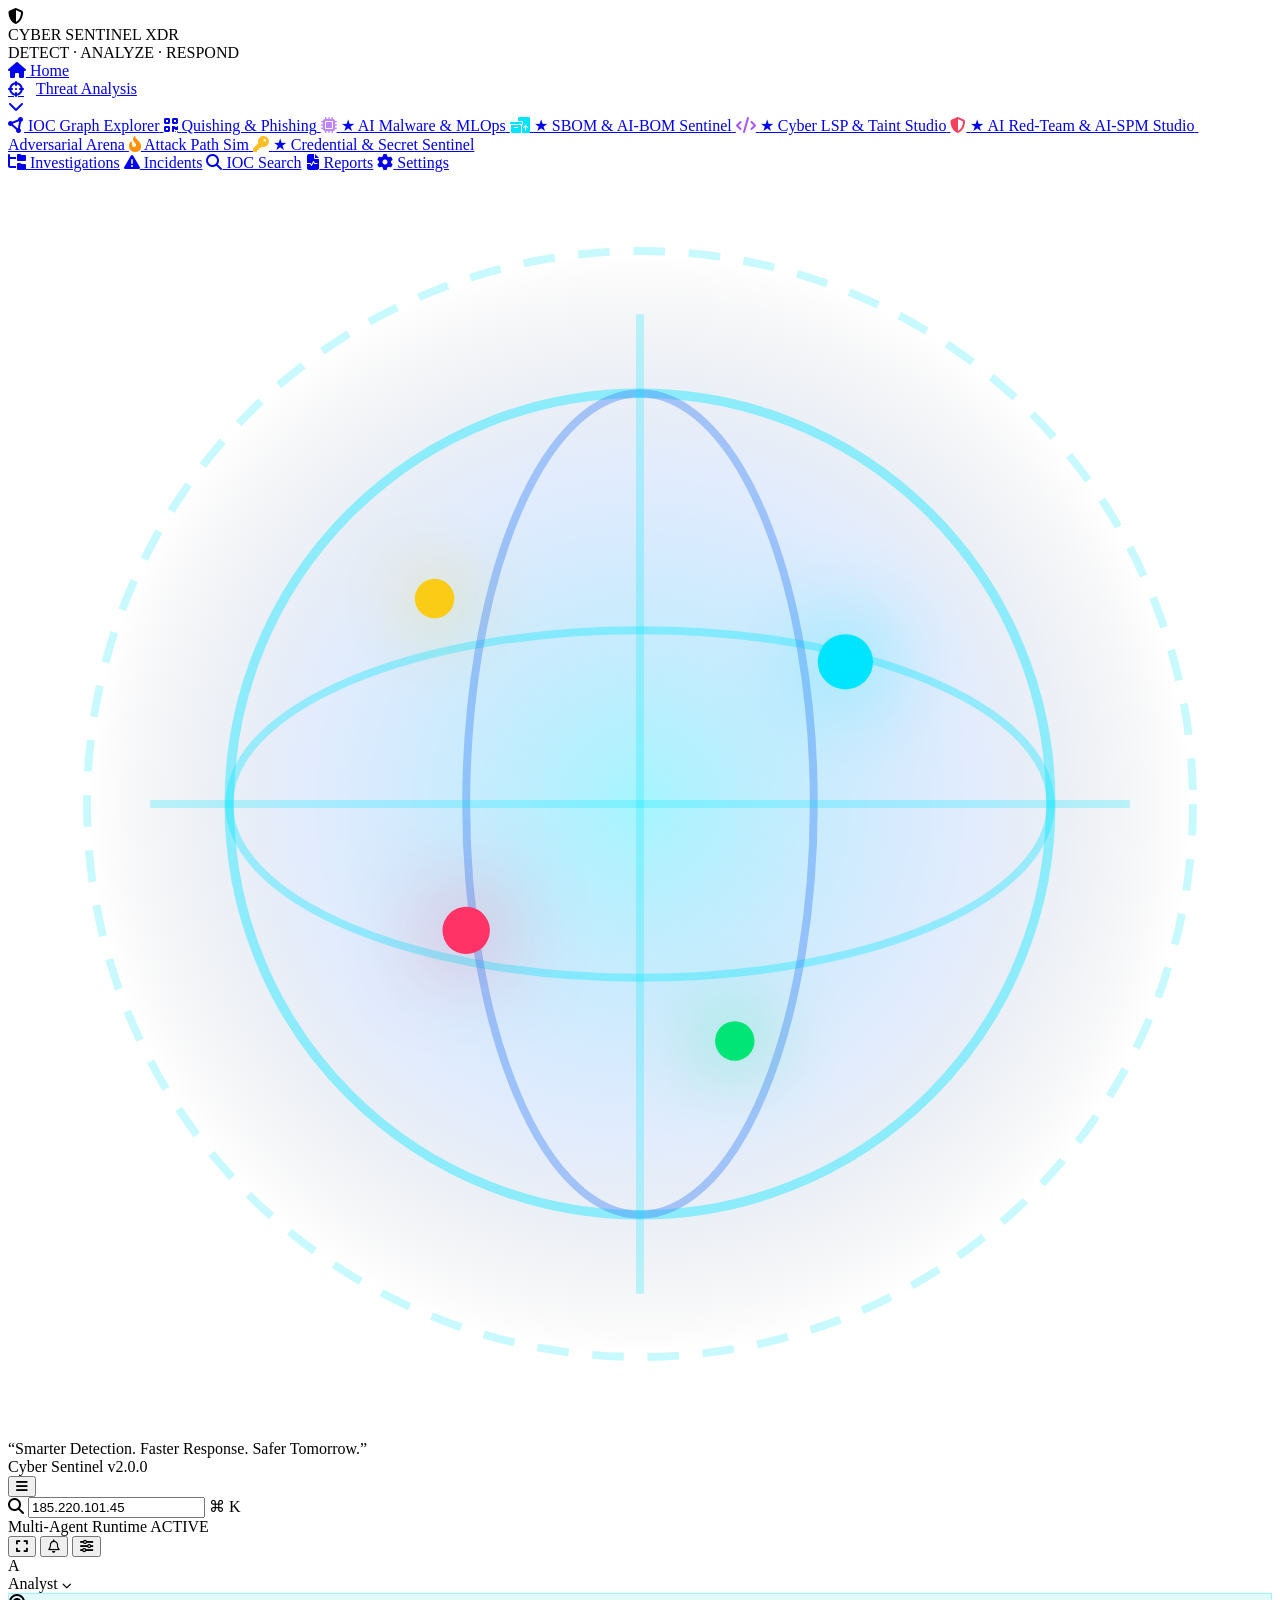
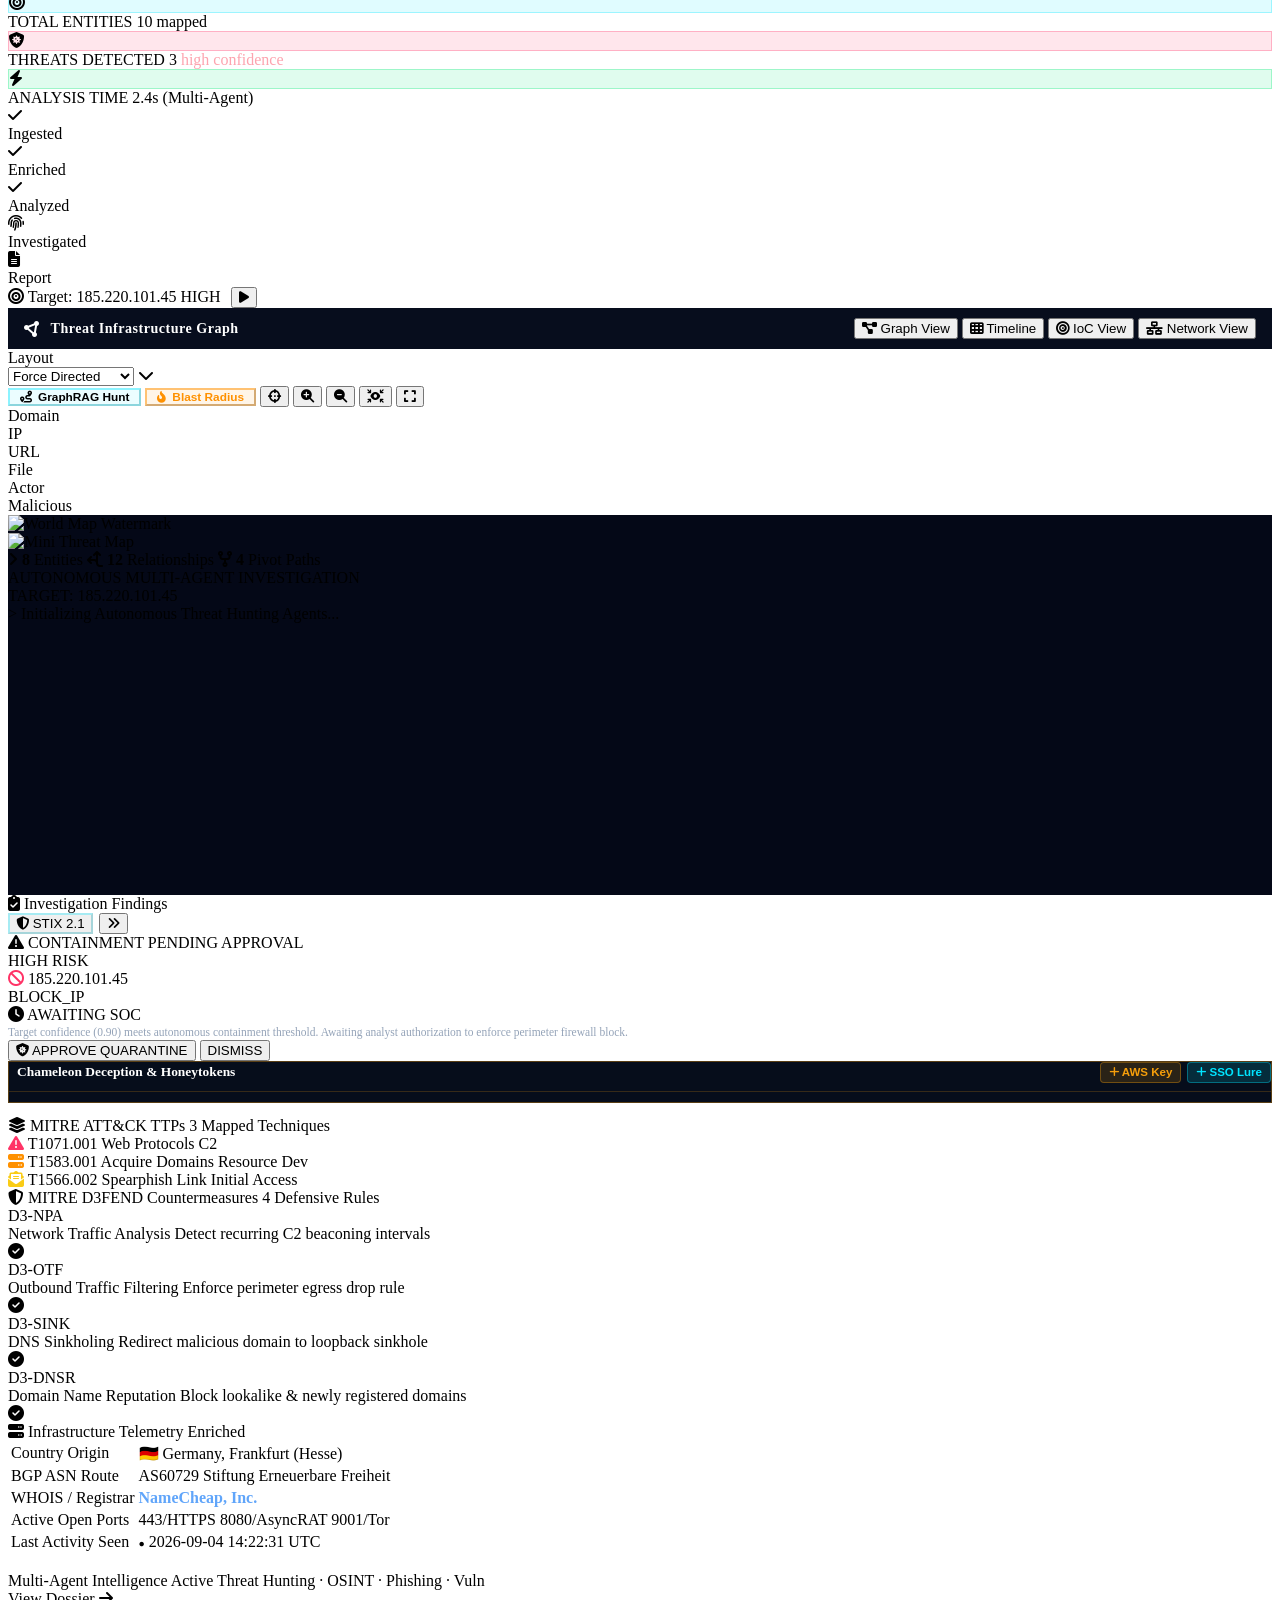
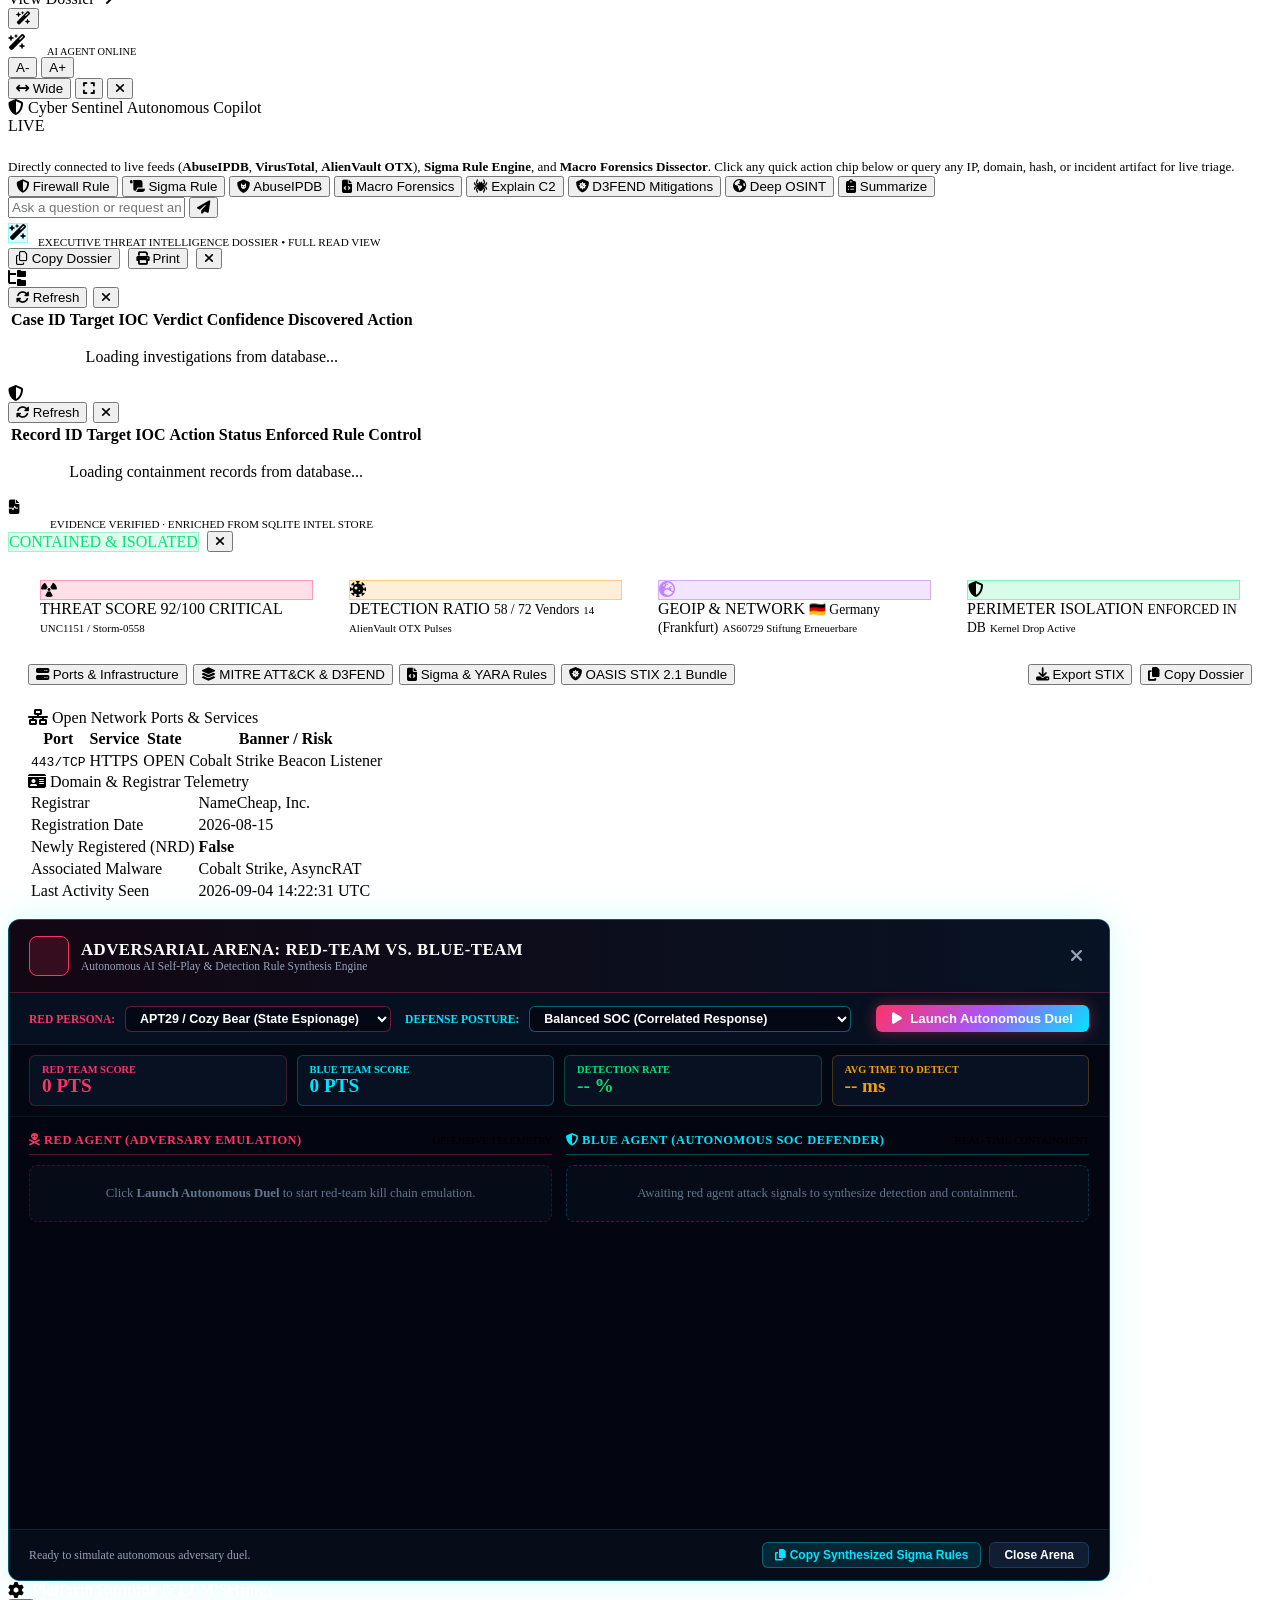
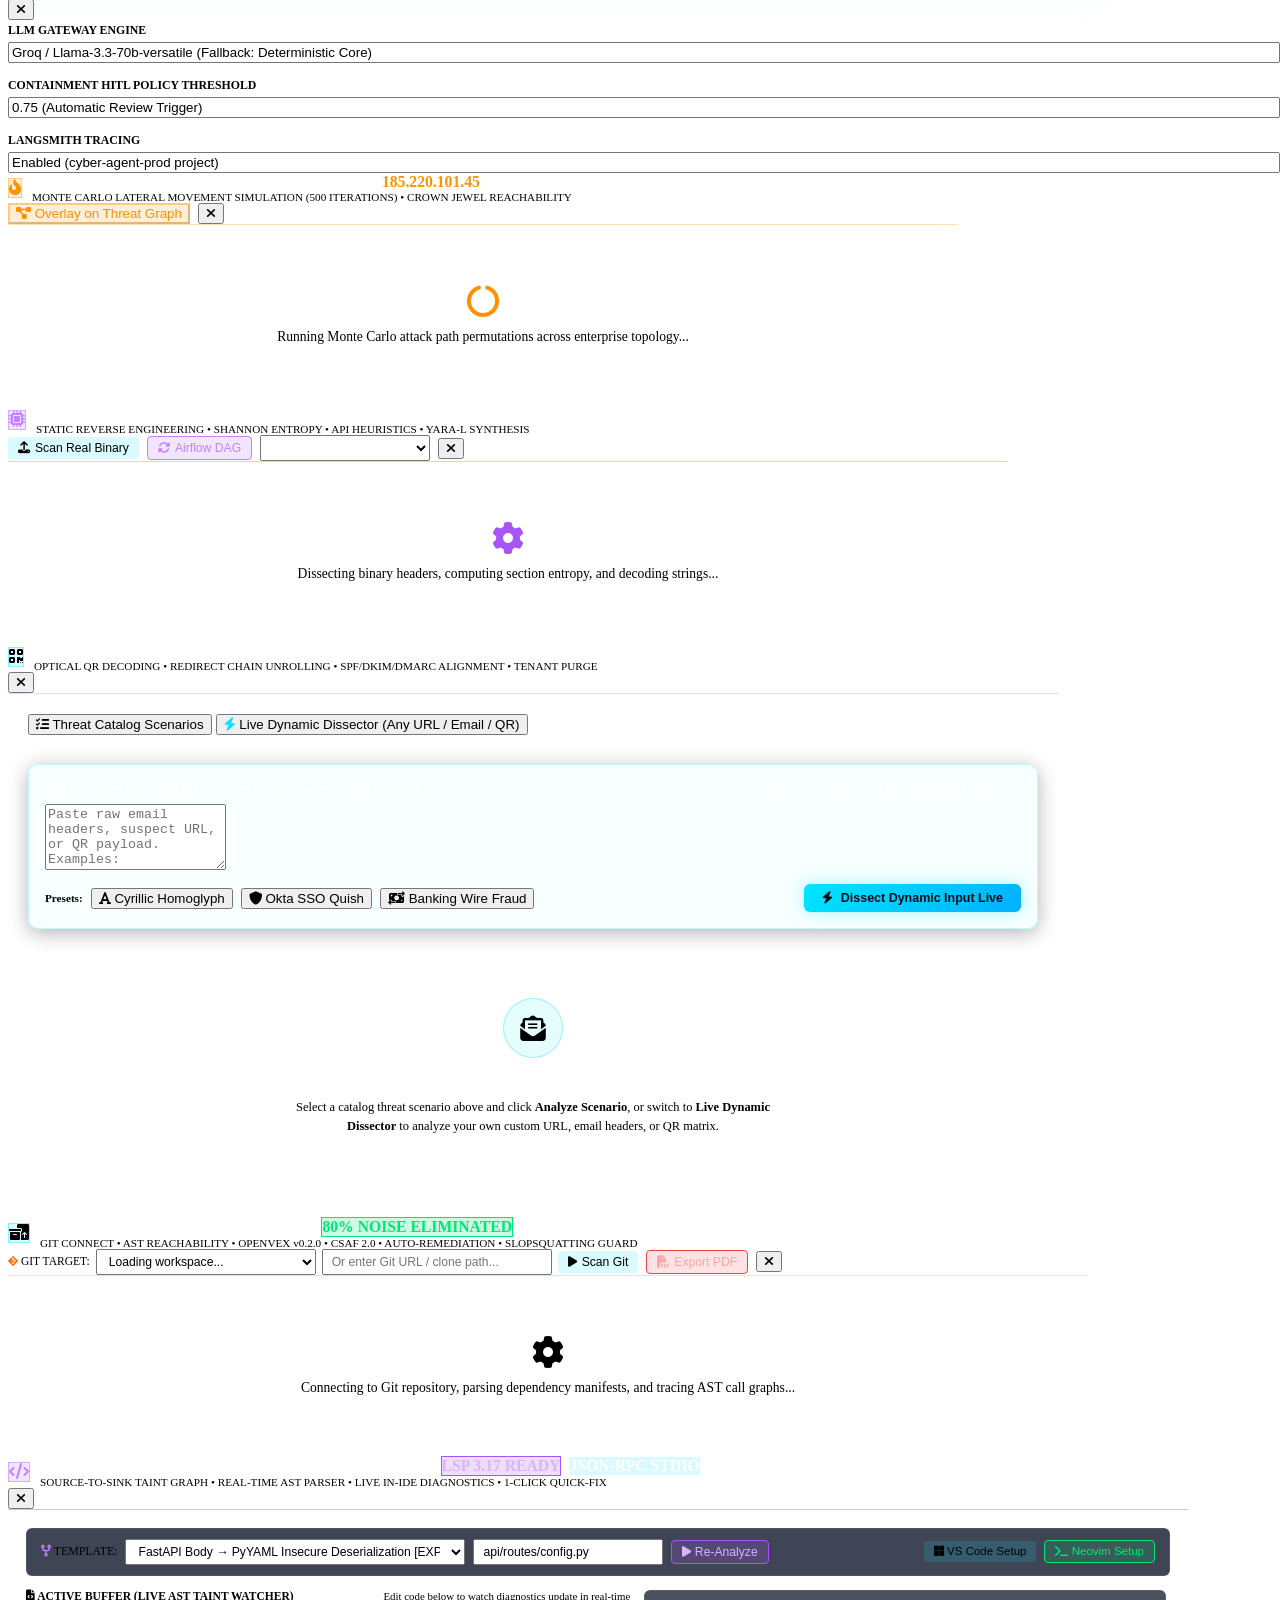
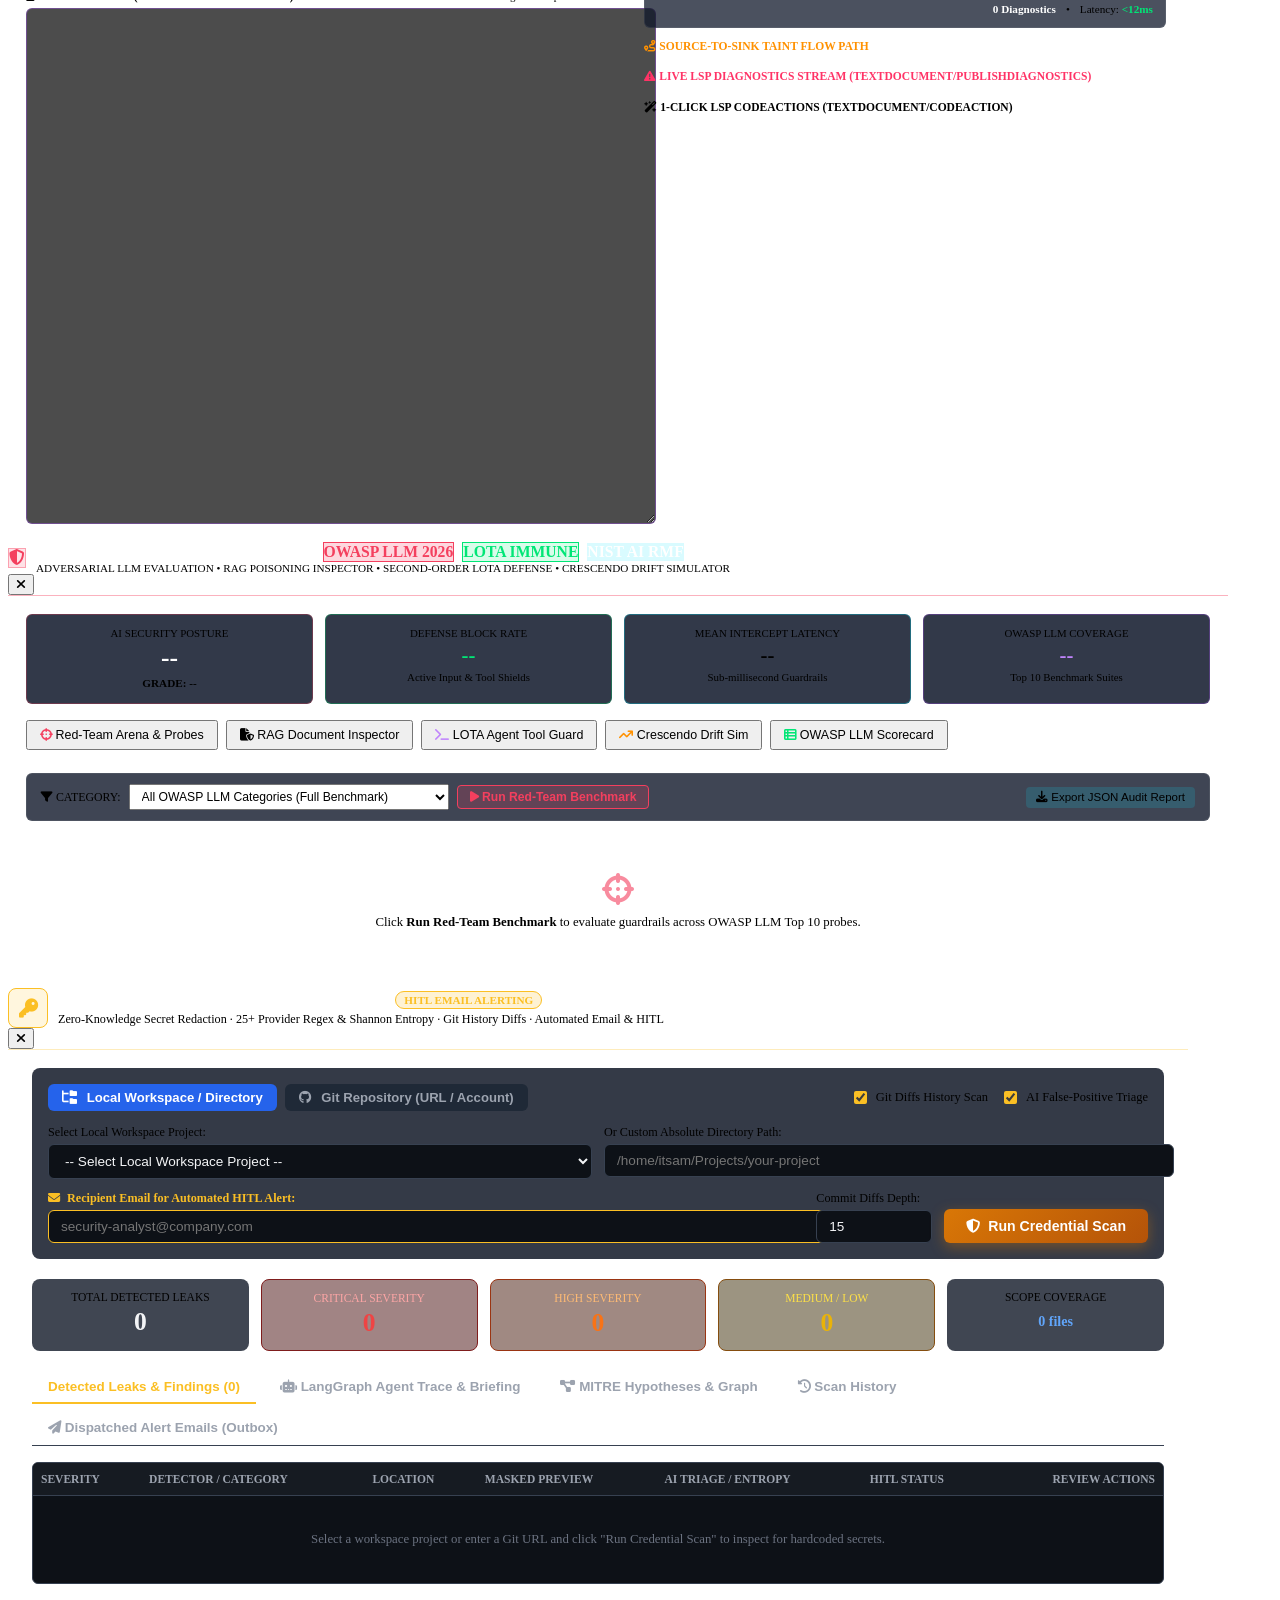
==== commit 81fa3ce1: "updatedd" ====
--- a/apps/api/static/index.html
+++ b/apps/api/static/index.html
@@ -66,6 +66,10 @@
             <i class="fa-solid fa-code" style="color: #a855f7;"></i>
             <span>★ Cyber LSP &amp; Taint Studio</span>
           </a>
+          <a class="nav-sub-item" id="subNavAiRedteam" href="javascript:void(0)" onclick="openAiRedteamModal()">
+            <i class="fa-solid fa-shield-halved" style="color: #f43f5e;"></i>
+            <span>★ AI Red-Team &amp; AI-SPM Studio</span>
+          </a>
           <a class="nav-sub-item" id="subNavArena" href="javascript:void(0)" onclick="openArenaModal()">
             <i class="fa-solid fa-swords" style="color: #ff3366;"></i>
             <span>Adversarial Arena</span>
@@ -73,6 +77,10 @@
           <a class="nav-sub-item" id="subNavAttackPath" href="javascript:void(0)" onclick="triggerAttackPathSim()">
             <i class="fa-solid fa-fire-flame-curved" style="color: #ff9100;"></i>
             <span>Attack Path Sim</span>
+          </a>
+          <a class="nav-sub-item" id="subNavCredentialScanner" href="javascript:void(0)" onclick="openCredentialScannerModal()">
+            <i class="fa-solid fa-key" style="color: #fbbf24;"></i>
+            <span>★ Credential &amp; Secret Sentinel</span>
           </a>
         </div>
       </div>
@@ -114,6 +122,7 @@
       </div>
     </div>
   </aside>
+  <div class="sidebar-mobile-backdrop" id="sidebarMobileBackdrop" onclick="toggleSidebarMenu(false)"></div>
 
   <!-- ========================================================================
        2. MAIN CONTENT AREA
@@ -122,6 +131,9 @@
 
     <!-- Top Universal Search Header -->
     <header class="top-header">
+      <button class="header-icon-btn sidebar-toggle-btn" id="sidebarToggleBtn" onclick="toggleSidebarMenu()" title="Toggle Navigation Sidebar">
+        <i class="fa-solid fa-bars"></i>
+      </button>
       <div class="search-box-wrapper" id="topSearchWrapper">
         <i class="fa-solid fa-magnifying-glass search-icon" id="topSearchIcon" onclick="triggerRun()" title="Search indicator" style="cursor: pointer;"></i>
         <input type="text" id="iocSearchInput" class="search-input" placeholder="Search indicators, IPs, domains, hashes, or threat actors..." value="185.220.101.45" onkeydown="if(event.key==='Enter') triggerRun();">
@@ -1052,20 +1064,20 @@
   <!-- Autonomous Attack Path & Blast Radius Simulation Modal -->
   <div class="modal-overlay" id="attackPathModal" onclick="closeModalOnBackdrop(event, 'attackPathModal')">
     <div class="modal-dialog modal-lg" style="max-width: 950px; width: 92vw;">
-      <div class="modal-header" style="border-bottom: 1px solid rgba(255, 145, 0, 0.3);">
-        <div style="display: flex; align-items: center; gap: 10px;">
+      <div class="modal-header" style="border-bottom: 1px solid rgba(255, 145, 0, 0.3); flex-wrap: wrap; gap: 10px;">
+        <div style="display: flex; align-items: center; gap: 10px; flex-wrap: wrap;">
           <div class="kpi-icon-box" style="background: rgba(255, 145, 0, 0.15); color: #ff9100; border: 1px solid rgba(255, 145, 0, 0.4);">
             <i class="fa-solid fa-fire-flame-curved"></i>
           </div>
           <div>
-            <div style="font-weight: 800; font-size: 0.98rem; color: #ffffff; display: flex; align-items: center; gap: 8px;">
+            <div style="font-weight: 800; font-size: 0.98rem; color: #ffffff; display: flex; align-items: center; gap: 8px; flex-wrap: wrap;">
               <span>Autonomous Attack Path &amp; Blast Radius Predictor</span>
               <span class="shortcut-badge" id="simTargetBadge" style="color: #ff9100; border-color: rgba(255, 145, 0, 0.4);">185.220.101.45</span>
             </div>
             <div style="font-size: 0.7rem; color: var(--text-muted); font-family: var(--font-mono);">MONTE CARLO LATERAL MOVEMENT SIMULATION (500 ITERATIONS) &bull; CROWN JEWEL REACHABILITY</div>
           </div>
         </div>
-        <div style="display: flex; align-items: center; gap: 8px;">
+        <div style="display: flex; align-items: center; gap: 8px; flex-wrap: wrap;">
           <button class="header-pill-btn" onclick="overlayAttackPathOnGraph()" style="background: rgba(255, 145, 0, 0.15); color: #ff9100; border-color: rgba(255, 145, 0, 0.4);">
             <i class="fa-solid fa-diagram-project"></i> Overlay on Threat Graph
           </button>
@@ -1137,20 +1149,20 @@
   <!-- 7. Autonomous Binary & Payload Dissection Modal -->
   <div class="modal-overlay" id="malwareModal" onclick="closeModalOnBackdrop(event, 'malwareModal')">
     <div class="modal-dialog modal-lg" style="max-width: 1000px; width: 94vw;">
-      <div class="modal-header" style="border-bottom: 1px solid rgba(168, 85, 247, 0.3);">
-        <div style="display: flex; align-items: center; gap: 10px;">
+      <div class="modal-header" style="border-bottom: 1px solid rgba(168, 85, 247, 0.3); flex-wrap: wrap; gap: 10px;">
+        <div style="display: flex; align-items: center; gap: 10px; flex-wrap: wrap;">
           <div class="kpi-icon-box" style="background: rgba(168, 85, 247, 0.15); color: #c084fc; border: 1px solid rgba(168, 85, 247, 0.4);">
             <i class="fa-solid fa-microchip"></i>
           </div>
           <div>
-            <div style="font-weight: 800; font-size: 0.98rem; color: #ffffff; display: flex; align-items: center; gap: 8px;">
+            <div style="font-weight: 800; font-size: 0.98rem; color: #ffffff; display: flex; align-items: center; gap: 8px; flex-wrap: wrap;">
               <span>Autonomous Binary &amp; Payload Dissection Agent</span>
-              <span id="malwareVerdictBadge" class="shortcut-badge tag-threat">ANALYZING</span>
+              <span id="malwareVerdictBadge" class="shortcut-badge tag-threat" style="max-width: 260px; overflow: hidden; text-overflow: ellipsis; white-space: nowrap; display: inline-block; vertical-align: middle;" title="Sample Verdict">ANALYZING</span>
             </div>
             <div style="font-size: 0.7rem; color: var(--text-muted); font-family: var(--font-mono);">STATIC REVERSE ENGINEERING &bull; SHANNON ENTROPY &bull; API HEURISTICS &bull; YARA-L SYNTHESIS</div>
           </div>
         </div>
-        <div style="display: flex; align-items: center; gap: 8px;">
+        <div style="display: flex; align-items: center; gap: 8px; flex-wrap: wrap;">
           <input type="file" id="malwareFileInput" style="display: none;" onchange="handleRealFileUpload(event)">
           <button class="copilot-action-btn" onclick="document.getElementById('malwareFileInput').click()" style="background: rgba(0, 229, 255, 0.15); border: 1px solid var(--neon-cyan); color: var(--neon-cyan); padding: 4px 10px; font-size: 0.76rem; border-radius: 4px; cursor: pointer; display: flex; align-items: center; gap: 5px;">
             <i class="fa-solid fa-upload"></i> Scan Real Binary
@@ -1376,8 +1388,8 @@
   <!-- 8. Autonomous Quishing & Advanced Phishing Analysis Modal -->
   <div class="modal-overlay" id="quishingModal" onclick="closeModalOnBackdrop(event, 'quishingModal')">
     <div class="modal-dialog modal-lg" style="max-width: 1050px; width: 95vw;">
-      <div class="modal-header" style="border-bottom: 1px solid rgba(0, 229, 255, 0.3);">
-        <div style="display: flex; align-items: center; gap: 10px;">
+      <div class="modal-header" style="border-bottom: 1px solid rgba(0, 229, 255, 0.3); flex-wrap: wrap; gap: 10px;">
+        <div style="display: flex; align-items: center; gap: 10px; flex-wrap: wrap;">
           <div class="kpi-icon-box" style="background: rgba(0, 229, 255, 0.15); color: var(--neon-cyan); border: 1px solid rgba(0, 229, 255, 0.4);">
             <i class="fa-solid fa-qrcode"></i>
           </div>
@@ -1896,6 +1908,502 @@
   </div>
 
   <!-- ========================================================================
+       AI RED-TEAMING & AI-SPM (AI SECURITY POSTURE MANAGEMENT) STUDIO
+       ======================================================================== -->
+  <div class="modal-overlay" id="aiRedTeamModal" onclick="closeModalOnBackdrop(event, 'aiRedTeamModal')">
+    <div class="modal-dialog modal-lg" style="max-width: 1220px; width: 96vw;">
+      <div class="modal-header" style="border-bottom: 1px solid rgba(244, 63, 94, 0.4); flex-wrap: wrap; gap: 10px;">
+        <div style="display: flex; align-items: center; gap: 10px;">
+          <div class="kpi-icon-box" style="background: rgba(244, 63, 94, 0.15); color: #f43f5e; border: 1px solid rgba(244, 63, 94, 0.4);">
+            <i class="fa-solid fa-shield-halved"></i>
+          </div>
+          <div>
+            <div style="font-weight: 800; font-size: 0.98rem; color: #ffffff; display: flex; align-items: center; gap: 8px;">
+              <span>Argus AI Red-Teaming &amp; AI-SPM Studio</span>
+              <span class="shortcut-badge" style="background: rgba(244, 63, 94, 0.2); border: 1px solid #f43f5e; color: #f43f5e;">OWASP LLM 2026</span>
+              <span class="shortcut-badge" style="background: rgba(0, 230, 118, 0.15); border: 1px solid #00e676; color: #00e676;">LOTA IMMUNE</span>
+              <span class="shortcut-badge" style="background: rgba(0, 229, 255, 0.15); border: 1px solid var(--neon-cyan); color: var(--neon-cyan);">NIST AI RMF</span>
+            </div>
+            <div style="font-size: 0.7rem; color: var(--text-muted); font-family: var(--font-mono);">ADVERSARIAL LLM EVALUATION &bull; RAG POISONING INSPECTOR &bull; SECOND-ORDER LOTA DEFENSE &bull; CRESCENDO DRIFT SIMULATOR</div>
+          </div>
+        </div>
+
+        <button class="modal-close-btn" onclick="closeModal('aiRedTeamModal')"><i class="fa-solid fa-xmark"></i></button>
+      </div>
+
+      <div class="modal-body" style="max-height: 84vh; overflow-y: auto; padding: 18px;">
+        <!-- Top Executive KPI Ribbon -->
+        <div style="display: grid; grid-template-columns: repeat(auto-fit, minmax(180px, 1fr)); gap: 12px; margin-bottom: 16px;">
+          <div style="background: rgba(15, 23, 42, 0.85); border: 1px solid rgba(244, 63, 94, 0.3); border-radius: 6px; padding: 12px; text-align: center;">
+            <div style="font-size: 0.68rem; color: var(--text-dim); text-transform: uppercase; font-family: var(--font-mono); margin-bottom: 4px;">AI Security Posture</div>
+            <div id="aiScoreValue" style="font-size: 1.6rem; font-weight: 900; color: #ffffff; font-family: var(--font-mono);">--</div>
+            <div id="aiGradeBadge" class="shortcut-badge" style="margin-top: 4px; display: inline-block; font-size: 0.7rem; font-weight: 800;">GRADE: --</div>
+          </div>
+
+          <div style="background: rgba(15, 23, 42, 0.85); border: 1px solid rgba(0, 230, 118, 0.3); border-radius: 6px; padding: 12px; text-align: center;">
+            <div style="font-size: 0.68rem; color: var(--text-dim); text-transform: uppercase; font-family: var(--font-mono); margin-bottom: 4px;">Defense Block Rate</div>
+            <div id="aiBlockRateValue" style="font-size: 1.3rem; font-weight: 800; color: #00e676; font-family: var(--font-mono);">--</div>
+            <div style="font-size: 0.68rem; color: var(--text-muted); margin-top: 4px;">Active Input &amp; Tool Shields</div>
+          </div>
+
+          <div style="background: rgba(15, 23, 42, 0.85); border: 1px solid rgba(0, 229, 255, 0.3); border-radius: 6px; padding: 12px; text-align: center;">
+            <div style="font-size: 0.68rem; color: var(--text-dim); text-transform: uppercase; font-family: var(--font-mono); margin-bottom: 4px;">Mean Intercept Latency</div>
+            <div id="aiLatencyValue" style="font-size: 1.3rem; font-weight: 800; color: var(--neon-cyan); font-family: var(--font-mono);">--</div>
+            <div style="font-size: 0.68rem; color: var(--text-muted); margin-top: 4px;">Sub-millisecond Guardrails</div>
+          </div>
+
+          <div style="background: rgba(15, 23, 42, 0.85); border: 1px solid rgba(168, 85, 247, 0.3); border-radius: 6px; padding: 12px; text-align: center;">
+            <div style="font-size: 0.68rem; color: var(--text-dim); text-transform: uppercase; font-family: var(--font-mono); margin-bottom: 4px;">OWASP LLM Coverage</div>
+            <div id="aiAuditedCountValue" style="font-size: 1.3rem; font-weight: 800; color: #c084fc; font-family: var(--font-mono);">--</div>
+            <div style="font-size: 0.68rem; color: var(--text-muted); margin-top: 4px;">Top 10 Benchmark Suites</div>
+          </div>
+        </div>
+
+        <!-- Studio Tab Strip -->
+        <div style="display: flex; gap: 8px; border-bottom: 1px solid rgba(255, 255, 255, 0.1); padding-bottom: 8px; margin-bottom: 14px; flex-wrap: wrap;">
+          <button id="btnTab_arena" class="ai-tab-btn copilot-action-btn active" onclick="switchAiTab('arena')" style="padding: 6px 12px; font-size: 0.78rem;">
+            <i class="fa-solid fa-crosshairs" style="color: #f43f5e;"></i> Red-Team Arena &amp; Probes
+          </button>
+          <button id="btnTab_rag" class="ai-tab-btn copilot-action-btn" onclick="switchAiTab('rag')" style="padding: 6px 12px; font-size: 0.78rem;">
+            <i class="fa-solid fa-file-shield" style="color: var(--neon-cyan);"></i> RAG Document Inspector
+          </button>
+          <button id="btnTab_lota" class="ai-tab-btn copilot-action-btn" onclick="switchAiTab('lota')" style="padding: 6px 12px; font-size: 0.78rem;">
+            <i class="fa-solid fa-terminal" style="color: #c084fc;"></i> LOTA Agent Tool Guard
+          </button>
+          <button id="btnTab_crescendo" class="ai-tab-btn copilot-action-btn" onclick="switchAiTab('crescendo')" style="padding: 6px 12px; font-size: 0.78rem;">
+            <i class="fa-solid fa-arrow-trend-up" style="color: #ff9100;"></i> Crescendo Drift Sim
+          </button>
+          <button id="btnTab_scorecard" class="ai-tab-btn copilot-action-btn" onclick="switchAiTab('scorecard')" style="padding: 6px 12px; font-size: 0.78rem;">
+            <i class="fa-solid fa-table-list" style="color: #00e676;"></i> OWASP LLM Scorecard
+          </button>
+        </div>
+
+        <!-- Loading Indicator -->
+        <div id="aiRedteamLoading" style="display: none; padding: 20px; text-align: center;">
+          <i class="fa-solid fa-gear fa-spin" style="font-size: 1.5rem; color: #f43f5e;"></i>
+          <span style="font-family: var(--font-mono); font-size: 0.8rem; color: var(--text-dim); margin-left: 8px;">Executing adversarial AI probes against guardrails...</span>
+        </div>
+
+        <!-- TAB 1: Red-Team Arena & Probes -->
+        <div id="aiTabContent_arena" class="ai-tab-content" style="display: block;">
+          <div style="display: flex; justify-content: space-between; align-items: center; flex-wrap: wrap; gap: 10px; margin-bottom: 12px; background: rgba(15, 23, 42, 0.8); border: 1px solid rgba(255,255,255,0.08); border-radius: 6px; padding: 10px 14px;">
+            <div style="display: flex; align-items: center; gap: 8px; flex-wrap: wrap;">
+              <span style="font-size: 0.74rem; color: var(--text-dim); text-transform: uppercase; font-family: var(--font-mono);"><i class="fa-solid fa-filter"></i> Category:</span>
+              <select id="aiCategorySelect" class="copilot-input" style="padding: 4px 8px; font-size: 0.76rem; width: 320px;">
+                <option value="ALL">All OWASP LLM Categories (Full Benchmark)</option>
+                <option value="LLM01: Prompt Injection">LLM01: Prompt Injection &amp; Jailbreak</option>
+                <option value="LLM02: Sensitive Information Disclosure">LLM02: Sensitive Info &amp; Secrets</option>
+                <option value="LLM06: Excessive Agency &amp; LOTA">LLM06: Excessive Agency &amp; LOTA Tool Abuse</option>
+                <option value="LLM07: System Prompt Leakage">LLM07: System Prompt Leakage</option>
+                <option value="LLM08: Vector and Embedding Weaknesses">LLM08: Vector &amp; RAG Weaknesses</option>
+              </select>
+              <button class="copilot-action-btn" onclick="runAiBenchmark()" style="background: rgba(244, 63, 94, 0.2); border: 1px solid #f43f5e; color: #f43f5e; padding: 4px 12px; font-size: 0.76rem; border-radius: 4px; cursor: pointer; font-weight: 700;">
+                <i class="fa-solid fa-play"></i> Run Red-Team Benchmark
+              </button>
+            </div>
+
+            <button class="copilot-action-btn" onclick="downloadAiSpmReport()" style="background: rgba(0, 229, 255, 0.15); border: 1px solid var(--neon-cyan); color: var(--neon-cyan); padding: 4px 10px; font-size: 0.72rem; border-radius: 4px; cursor: pointer;">
+              <i class="fa-solid fa-download"></i> Export JSON Audit Report
+            </button>
+          </div>
+
+          <div id="aiProbeResultsList" style="max-height: 520px; overflow-y: auto;">
+            <div style="text-align: center; padding: 40px; color: var(--text-muted); font-size: 0.8rem;">
+              <i class="fa-solid fa-crosshairs" style="font-size: 2rem; color: #f43f5e; margin-bottom: 10px; opacity: 0.6;"></i>
+              <div>Click <strong>Run Red-Team Benchmark</strong> to evaluate guardrails across OWASP LLM Top 10 probes.</div>
+            </div>
+          </div>
+        </div>
+
+        <!-- TAB 2: RAG Document Inspector -->
+        <div id="aiTabContent_rag" class="ai-tab-content" style="display: none;">
+          <div style="display: flex; justify-content: space-between; align-items: center; flex-wrap: wrap; gap: 8px; margin-bottom: 12px;">
+            <div style="display: flex; align-items: center; gap: 8px; flex-wrap: wrap;">
+              <span style="font-size: 0.74rem; color: var(--text-dim); font-family: var(--font-mono);"><i class="fa-solid fa-flask" style="color: var(--neon-cyan);"></i> Quick Template:</span>
+              <button class="copilot-action-btn" onclick="loadRagTemplate('zero_width')" style="font-size: 0.7rem; padding: 3px 8px;">Zero-Width Stego</button>
+              <button class="copilot-action-btn" onclick="loadRagTemplate('markdown_exfil')" style="font-size: 0.7rem; padding: 3px 8px;">Markdown Exfil Beacon</button>
+              <button class="copilot-action-btn" onclick="loadRagTemplate('html_comment')" style="font-size: 0.7rem; padding: 3px 8px;">HTML Comment Override</button>
+              <button class="copilot-action-btn" onclick="loadRagTemplate('clean_rag')" style="font-size: 0.7rem; padding: 3px 8px;">Clean RAG Chunk</button>
+            </div>
+            <button class="copilot-action-btn" onclick="runRagScan()" style="background: rgba(0, 229, 255, 0.2); border: 1px solid var(--neon-cyan); color: var(--neon-cyan); font-weight: 700; padding: 4px 12px; font-size: 0.76rem;">
+              <i class="fa-solid fa-magnifying-glass-shield"></i> Scan Chunk
+            </button>
+          </div>
+
+          <div style="display: grid; grid-template-columns: 1fr 1fr; gap: 14px;">
+            <div>
+              <div style="font-size: 0.72rem; color: var(--text-dim); text-transform: uppercase; font-family: var(--font-mono); margin-bottom: 4px;">Raw Ingestion Chunk / Document Text:</div>
+              <textarea id="ragInputText" class="copilot-input" style="width: 100%; height: 160px; font-family: var(--font-mono); font-size: 0.74rem; padding: 10px; resize: vertical;" placeholder="Paste document chunk, markdown text, or prompt context to inspect..."></textarea>
+              
+              <div id="ragScanStatus" style="margin-top: 10px; padding: 10px; background: rgba(15, 23, 42, 0.8); border: 1px solid rgba(255,255,255,0.08); border-radius: 6px; min-height: 44px; display: flex; align-items: center;">
+                <span style="font-size: 0.74rem; color: var(--text-muted);"><i class="fa-solid fa-info-circle"></i> Load a template or enter text, then click Scan Chunk.</span>
+              </div>
+            </div>
+
+            <div>
+              <div style="font-size: 0.72rem; color: var(--text-dim); text-transform: uppercase; font-family: var(--font-mono); margin-bottom: 4px;">Sanitized &amp; Defanged Output (Safe for Embedding):</div>
+              <textarea id="ragSanitizedOutput" class="copilot-input" readonly style="width: 100%; height: 160px; font-family: var(--font-mono); font-size: 0.74rem; padding: 10px; background: rgba(0,0,0,0.5); resize: vertical; color: #a7f3d0;" placeholder="Sanitized version with stripped zero-width characters and defanged beacons will appear here..."></textarea>
+            </div>
+          </div>
+
+          <div style="margin-top: 14px;">
+            <div style="font-size: 0.74rem; color: #ffffff; font-weight: 700; margin-bottom: 6px;"><i class="fa-solid fa-list-check"></i> Steganography &amp; Threat Detection Findings:</div>
+            <div id="ragFindingsList" style="max-height: 220px; overflow-y: auto;">
+              <div style="font-size: 0.72rem; color: var(--text-muted); padding: 10px; text-align: center;">No scan performed yet.</div>
+            </div>
+          </div>
+        </div>
+
+        <!-- TAB 3: LOTA Agent Tool Guard -->
+        <div id="aiTabContent_lota" class="ai-tab-content" style="display: none;">
+          <div style="background: rgba(15, 23, 42, 0.85); border: 1px solid rgba(192, 132, 252, 0.3); border-radius: 6px; padding: 14px; margin-bottom: 14px;">
+            <div style="font-weight: 700; font-size: 0.84rem; color: #ffffff; margin-bottom: 4px;">
+              <i class="fa-solid fa-shield-virus" style="color: #c084fc;"></i> Second-Order LOTA (Living off the Agent) Immune Defense
+            </div>
+            <div style="font-size: 0.72rem; color: var(--text-muted); line-height: 1.4;">
+              LOTA attacks exploit AI agents by tricking them into passing destructive shell commands, shadow file paths, or unauthorized piping inside legitimate tool calls. The LOTA immune layer validates all tool arguments before tool execution.
+            </div>
+          </div>
+
+          <div style="display: grid; grid-template-columns: 1fr 1fr; gap: 14px;">
+            <div>
+              <div style="margin-bottom: 8px;">
+                <label style="font-size: 0.72rem; color: var(--text-dim); text-transform: uppercase; font-family: var(--font-mono);">Target Tool Name:</label>
+                <input type="text" id="lotaToolNameInput" class="copilot-input" style="width: 100%; padding: 6px 10px; font-size: 0.76rem; margin-top: 4px;" value="bash_executor">
+              </div>
+
+              <div style="margin-bottom: 8px;">
+                <label style="font-size: 0.72rem; color: var(--text-dim); text-transform: uppercase; font-family: var(--font-mono);">Tool Arguments (JSON):</label>
+                <textarea id="lotaToolArgsInput" class="copilot-input" style="width: 100%; height: 120px; font-family: var(--font-mono); font-size: 0.74rem; padding: 8px; margin-top: 4px;">{
+  "command": "cat /var/log/syslog ; cat /etc/shadow"
+}</textarea>
+              </div>
+
+              <div style="display: flex; gap: 8px; margin-top: 10px;">
+                <button class="copilot-action-btn" onclick="runLotaToolAudit()" style="background: rgba(192, 132, 252, 0.2); border: 1px solid #c084fc; color: #c084fc; font-weight: 700; padding: 6px 14px; font-size: 0.76rem;">
+                  <i class="fa-solid fa-shield"></i> Audit Tool Call
+                </button>
+                <button class="copilot-action-btn" onclick="document.getElementById('lotaToolArgsInput').value = JSON.stringify({domain: 'safe-intel.org', record: 'A'}, null, 2)" style="font-size: 0.72rem; padding: 6px 10px;">
+                  Set Benign Args
+                </button>
+              </div>
+            </div>
+
+            <div>
+              <div style="font-size: 0.72rem; color: var(--text-dim); text-transform: uppercase; font-family: var(--font-mono); margin-bottom: 6px;">Evaluation Outcome:</div>
+              <div id="lotaAuditResultBox" style="min-height: 180px; background: rgba(0,0,0,0.3); border: 1px solid rgba(255,255,255,0.08); border-radius: 6px; padding: 12px; display: flex; align-items: center; justify-content: center;">
+                <span style="font-size: 0.74rem; color: var(--text-muted);"><i class="fa-solid fa-terminal"></i> Enter tool parameters and click Audit Tool Call.</span>
+              </div>
+            </div>
+          </div>
+        </div>
+
+        <!-- TAB 4: Crescendo Multi-Turn Escalation -->
+        <div id="aiTabContent_crescendo" class="ai-tab-content" style="display: none;">
+          <div style="background: rgba(15, 23, 42, 0.85); border: 1px solid rgba(255, 145, 0, 0.3); border-radius: 6px; padding: 14px; margin-bottom: 14px; display: flex; justify-content: space-between; align-items: center; flex-wrap: wrap; gap: 10px;">
+            <div>
+              <div style="font-weight: 700; font-size: 0.84rem; color: #ffffff; margin-bottom: 4px;">
+                <i class="fa-solid fa-arrow-trend-up" style="color: #ff9100;"></i> Crescendo Multi-Turn Escalation Simulator
+              </div>
+              <div style="font-size: 0.72rem; color: var(--text-muted);">
+                Simulates real-world attacker conversational drift: establishing benign academic rapport, shifting to administrative authority, and triggering boundary overrides.
+              </div>
+            </div>
+            <button class="copilot-action-btn" onclick="runCrescendoSim()" style="background: rgba(255, 145, 0, 0.2); border: 1px solid #ff9100; color: #ff9100; font-weight: 700; padding: 6px 14px; font-size: 0.76rem;">
+              <i class="fa-solid fa-play"></i> Simulate 4-Turn Attack
+            </button>
+          </div>
+
+          <div id="crescendoResultBox">
+            <div style="text-align: center; padding: 40px; color: var(--text-muted); font-size: 0.8rem;">
+              <i class="fa-solid fa-comments" style="font-size: 2rem; color: #ff9100; margin-bottom: 10px; opacity: 0.6;"></i>
+              <div>Click <strong>Simulate 4-Turn Attack</strong> to test guardrails against multi-turn drift.</div>
+            </div>
+          </div>
+        </div>
+
+        <!-- TAB 5: OWASP LLM Top 10 Scorecard -->
+        <div id="aiTabContent_scorecard" class="ai-tab-content" style="display: none;">
+          <div style="overflow-x: auto; margin-bottom: 16px;">
+            <table style="width: 100%; border-collapse: collapse; text-align: left;">
+              <thead>
+                <tr style="border-bottom: 1px solid rgba(255,255,255,0.1); font-size: 0.72rem; color: var(--text-dim); text-transform: uppercase; font-family: var(--font-mono);">
+                  <th style="padding: 10px;">OWASP Category</th>
+                  <th style="padding: 10px;">Pass Rate</th>
+                  <th style="padding: 10px;">Risk Level</th>
+                  <th style="padding: 10px;">Posture Status</th>
+                </tr>
+              </thead>
+              <tbody id="aiOwaspTableBody">
+                <tr><td colspan="4" style="text-align: center; padding: 20px; color: var(--text-muted);">Loading OWASP scorecard...</td></tr>
+              </tbody>
+            </table>
+          </div>
+
+          <div style="background: rgba(15, 23, 42, 0.85); border: 1px solid rgba(255,255,255,0.08); border-radius: 6px; padding: 14px;">
+            <div style="font-weight: 700; font-size: 0.82rem; color: #ffffff; margin-bottom: 8px;">
+              <i class="fa-solid fa-list-check" style="color: #00e676;"></i> Enterprise AI Hardening Recommendations
+            </div>
+            <ul style="font-size: 0.74rem; color: var(--text-dim); line-height: 1.6; padding-left: 20px; margin: 0;">
+              <li>Enforce sub-millisecond Guardrails AI input validation on all inbound chat/API endpoints.</li>
+              <li>Maintain strict LOTA (Living off the Agent) parameter isolation on all tool execution wrappers.</li>
+              <li>Scan all incoming RAG documents for invisible zero-width unicode steganography and defang beacon links.</li>
+              <li>Sanitize all model output streams for internal IP addresses, AWS keys, and confidential bearer tokens.</li>
+            </ul>
+          </div>
+        </div>
+      </div>
+    </div>
+  </div>
+
+  <!-- 12. Autonomous Credential & Secret Leaks Sentinel Modal -->
+  <div class="modal-overlay" id="credentialScannerModal" onclick="closeModalOnBackdrop(event, 'credentialScannerModal')">
+    <div class="modal-dialog modal-lg" style="max-width: 1180px; width: 96vw; max-height: 90vh; display: flex; flex-direction: column;">
+      <div class="modal-header" style="border-bottom: 1px solid rgba(251, 191, 36, 0.3); flex-wrap: wrap; gap: 10px;">
+        <div style="display: flex; align-items: center; gap: 10px;">
+          <div style="width: 38px; height: 38px; border-radius: 8px; background: rgba(251, 191, 36, 0.15); border: 1px solid #fbbf24; display: flex; align-items: center; justify-content: center;">
+            <i class="fa-solid fa-key" style="color: #fbbf24; font-size: 1.2rem;"></i>
+          </div>
+          <div>
+            <h3 style="margin: 0; font-size: 1.15rem; color: #ffffff; display: flex; align-items: center; gap: 8px;">
+              Autonomous Credential &amp; Secret Sentinel
+              <span style="font-size: 0.7rem; background: rgba(251, 191, 36, 0.2); color: #fbbf24; border: 1px solid #fbbf24; padding: 2px 8px; border-radius: 12px; font-weight: 700;">
+                HITL EMAIL ALERTING
+              </span>
+            </h3>
+            <div style="font-size: 0.76rem; color: var(--text-dim); margin-top: 2px;">
+              Zero-Knowledge Secret Redaction · 25+ Provider Regex &amp; Shannon Entropy · Git History Diffs · Automated Email &amp; HITL
+            </div>
+          </div>
+        </div>
+        <button class="modal-close-btn" onclick="closeModal('credentialScannerModal')"><i class="fa-solid fa-xmark"></i></button>
+      </div>
+
+      <div class="modal-body" style="overflow-y: auto; flex: 1; padding: 18px 24px;">
+        
+        <!-- Source Selection Bar -->
+        <div style="background: rgba(17, 24, 39, 0.85); border: 1px solid var(--border-color); border-radius: 8px; padding: 16px; margin-bottom: 20px;">
+          <div style="display: flex; justify-content: space-between; align-items: center; margin-bottom: 14px; flex-wrap: wrap; gap: 10px;">
+            <div style="display: flex; gap: 8px;">
+              <button id="btnCscanSourceLocal" onclick="toggleSourceType('local')" style="background: #2563eb; color: #ffffff; border: none; padding: 6px 14px; border-radius: 6px; font-size: 0.82rem; font-weight: 600; cursor: pointer;">
+                <i class="fa-solid fa-folder-tree" style="margin-right: 6px;"></i> Local Workspace / Directory
+              </button>
+              <button id="btnCscanSourceGit" onclick="toggleSourceType('git')" style="background: #1f2937; color: #9ca3af; border: none; padding: 6px 14px; border-radius: 6px; font-size: 0.82rem; font-weight: 600; cursor: pointer;">
+                <i class="fa-brands fa-github" style="margin-right: 6px;"></i> Git Repository (URL / Account)
+              </button>
+            </div>
+            
+            <div style="display: flex; align-items: center; gap: 12px; font-size: 0.78rem; color: var(--text-dim);">
+              <label style="display: flex; align-items: center; gap: 6px; cursor: pointer;">
+                <input type="checkbox" id="cscanDiffsToggle" checked style="accent-color: #fbbf24;">
+                Git Diffs History Scan
+              </label>
+              <label style="display: flex; align-items: center; gap: 6px; cursor: pointer;">
+                <input type="checkbox" id="cscanAiTriageToggle" checked style="accent-color: #fbbf24;">
+                AI False-Positive Triage
+              </label>
+            </div>
+          </div>
+
+          <!-- Local Directory Inputs -->
+          <div id="cscanLocalSection">
+            <div style="display: grid; grid-template-columns: 1fr 1fr; gap: 12px; margin-bottom: 12px;">
+              <div>
+                <label style="font-size: 0.76rem; color: var(--text-dim); display: block; margin-bottom: 4px;">Select Local Workspace Project:</label>
+                <select id="cscanProjectSelect" style="width: 100%; background: #0d1117; color: #f3f4f6; border: 1px solid #374151; padding: 8px 12px; border-radius: 6px; font-size: 0.85rem;">
+                  <option value="">-- Select Local Workspace Project --</option>
+                </select>
+              </div>
+              <div>
+                <label style="font-size: 0.76rem; color: var(--text-dim); display: block; margin-bottom: 4px;">Or Custom Absolute Directory Path:</label>
+                <input type="text" id="cscanCustomPath" placeholder="/home/itsam/Projects/your-project" style="width: 100%; background: #0d1117; color: #f3f4f6; border: 1px solid #374151; padding: 8px 12px; border-radius: 6px; font-size: 0.85rem;">
+              </div>
+            </div>
+          </div>
+
+          <!-- Git Repository Inputs -->
+          <div id="cscanGitSection" style="display: none;">
+            <div style="display: grid; grid-template-columns: 2fr 1fr; gap: 12px; margin-bottom: 12px;">
+              <div>
+                <label style="font-size: 0.76rem; color: var(--text-dim); display: block; margin-bottom: 4px;">Git Clone URL:</label>
+                <input type="text" id="cscanGitUrl" placeholder="https://github.com/owner/repository.git" style="width: 100%; background: #0d1117; color: #f3f4f6; border: 1px solid #374151; padding: 8px 12px; border-radius: 6px; font-size: 0.85rem;">
+              </div>
+              <div>
+                <label style="font-size: 0.76rem; color: var(--text-dim); display: block; margin-bottom: 4px;">Optional Branch:</label>
+                <input type="text" id="cscanGitBranch" placeholder="main" style="width: 100%; background: #0d1117; color: #f3f4f6; border: 1px solid #374151; padding: 8px 12px; border-radius: 6px; font-size: 0.85rem;">
+              </div>
+            </div>
+          </div>
+
+          <!-- Recipient Email & Execution Controls -->
+          <div style="display: flex; gap: 12px; align-items: flex-end; flex-wrap: wrap;">
+            <div style="flex: 1; min-width: 280px;">
+              <label style="font-size: 0.76rem; color: #fbbf24; display: block; margin-bottom: 4px; font-weight: 600;">
+                <i class="fa-solid fa-envelope" style="margin-right: 4px;"></i> Recipient Email for Automated HITL Alert:
+              </label>
+              <input type="email" id="cscanRecipientEmail" placeholder="security-analyst@company.com" style="width: 100%; background: #0d1117; color: #f3f4f6; border: 1px solid #fbbf24; padding: 8px 12px; border-radius: 6px; font-size: 0.85rem;">
+            </div>
+            <div>
+              <label style="font-size: 0.76rem; color: var(--text-dim); display: block; margin-bottom: 4px;">Commit Diffs Depth:</label>
+              <input type="number" id="cscanMaxCommits" value="15" min="1" max="50" style="width: 90px; background: #0d1117; color: #f3f4f6; border: 1px solid #374151; padding: 8px 12px; border-radius: 6px; font-size: 0.85rem;">
+            </div>
+            <button id="cscanRunBtn" onclick="runCredentialScan()" style="background: linear-gradient(135deg, #d97706 0%, #b45309 100%); color: #ffffff; border: none; padding: 9px 22px; border-radius: 6px; font-size: 0.88rem; font-weight: 700; cursor: pointer; display: flex; align-items: center; gap: 8px; box-shadow: 0 4px 14px rgba(217, 119, 6, 0.4);">
+              <i class="fa-solid fa-shield-halved"></i> Run Credential Scan
+            </button>
+          </div>
+
+          <div id="cscanStatusMsg" style="display: none; margin-top: 12px; font-size: 0.8rem; padding: 8px 12px; border-radius: 6px; background: #111827; border: 1px solid #374151;"></div>
+        </div>
+
+        <!-- Metrics Cards -->
+        <div style="display: grid; grid-template-columns: repeat(auto-fit, minmax(160px, 1fr)); gap: 12px; margin-bottom: 20px;">
+          <div style="background: rgba(17, 24, 39, 0.8); border: 1px solid var(--border-color); border-radius: 8px; padding: 12px; text-align: center;">
+            <div style="font-size: 0.72rem; color: var(--text-dim); text-transform: uppercase;">Total Detected Leaks</div>
+            <div id="cscanMetricTotal" style="font-size: 1.6rem; font-weight: 800; color: #f3f4f6; margin-top: 4px;">0</div>
+          </div>
+          <div style="background: rgba(69, 10, 10, 0.5); border: 1px solid #7f1d1d; border-radius: 8px; padding: 12px; text-align: center;">
+            <div style="font-size: 0.72rem; color: #fca5a5; text-transform: uppercase;">Critical Severity</div>
+            <div id="cscanMetricCritical" style="font-size: 1.6rem; font-weight: 800; color: #ef4444; margin-top: 4px;">0</div>
+          </div>
+          <div style="background: rgba(67, 20, 7, 0.5); border: 1px solid #9a3412; border-radius: 8px; padding: 12px; text-align: center;">
+            <div style="font-size: 0.72rem; color: #fdba74; text-transform: uppercase;">High Severity</div>
+            <div id="cscanMetricHigh" style="font-size: 1.6rem; font-weight: 800; color: #f97316; margin-top: 4px;">0</div>
+          </div>
+          <div style="background: rgba(59, 42, 5, 0.5); border: 1px solid #854d0e; border-radius: 8px; padding: 12px; text-align: center;">
+            <div style="font-size: 0.72rem; color: #fde047; text-transform: uppercase;">Medium / Low</div>
+            <div id="cscanMetricMedium" style="font-size: 1.6rem; font-weight: 800; color: #eab308; margin-top: 4px;">0</div>
+          </div>
+          <div style="background: rgba(17, 24, 39, 0.8); border: 1px solid var(--border-color); border-radius: 8px; padding: 12px; text-align: center;">
+            <div style="font-size: 0.72rem; color: var(--text-dim); text-transform: uppercase;">Scope Coverage</div>
+            <div id="cscanMetricFiles" style="font-size: 0.88rem; font-weight: 700; color: #60a5fa; margin-top: 10px;">0 files</div>
+          </div>
+        </div>
+
+        <!-- Navigation Tabs -->
+        <div style="display: flex; gap: 8px; border-bottom: 1px solid #374151; margin-bottom: 16px; flex-wrap: wrap;">
+          <button id="tabBtn_findings" onclick="switchCredentialTab('findings')" style="background: transparent; border: none; border-bottom: 2px solid #fbbf24; color: #fbbf24; padding: 8px 16px; font-size: 0.84rem; font-weight: 600; cursor: pointer;">
+            Detected Leaks &amp; Findings (<span id="cscanFindingsCountBadge">0</span>)
+          </button>
+          <button id="tabBtn_agent" onclick="switchCredentialTab('agent')" style="background: transparent; border: none; border-bottom: 2px solid transparent; color: #9ca3af; padding: 8px 16px; font-size: 0.84rem; font-weight: 600; cursor: pointer;">
+            <i class="fa-solid fa-robot"></i> LangGraph Agent Trace &amp; Briefing
+          </button>
+          <button id="tabBtn_kg" onclick="switchCredentialTab('kg')" style="background: transparent; border: none; border-bottom: 2px solid transparent; color: #9ca3af; padding: 8px 16px; font-size: 0.84rem; font-weight: 600; cursor: pointer;">
+            <i class="fa-solid fa-diagram-project"></i> MITRE Hypotheses &amp; Graph
+          </button>
+          <button id="tabBtn_history" onclick="switchCredentialTab('history')" style="background: transparent; border: none; border-bottom: 2px solid transparent; color: #9ca3af; padding: 8px 16px; font-size: 0.84rem; font-weight: 600; cursor: pointer;">
+            <i class="fa-solid fa-clock-rotate-left"></i> Scan History
+          </button>
+          <button id="tabBtn_outbox" onclick="switchCredentialTab('outbox')" style="background: transparent; border: none; border-bottom: 2px solid transparent; color: #9ca3af; padding: 8px 16px; font-size: 0.84rem; font-weight: 600; cursor: pointer;">
+            <i class="fa-solid fa-paper-plane"></i> Dispatched Alert Emails (Outbox)
+          </button>
+        </div>
+
+        <!-- Tab 1: Findings Table -->
+        <div id="tabPane_findings">
+          <div style="overflow-x: auto; background: #0d1117; border: 1px solid #374151; border-radius: 6px;">
+            <table style="width: 100%; border-collapse: collapse; text-align: left; font-size: 0.8rem;">
+              <thead>
+                <tr style="background: #161b22; border-bottom: 1px solid #374151; color: #9ca3af; text-transform: uppercase; font-size: 0.72rem;">
+                  <th style="padding: 10px 8px;">Severity</th>
+                  <th style="padding: 10px 8px;">Detector / Category</th>
+                  <th style="padding: 10px 8px;">Location</th>
+                  <th style="padding: 10px 8px;">Masked Preview</th>
+                  <th style="padding: 10px 8px;">AI Triage / Entropy</th>
+                  <th style="padding: 10px 8px;">HITL Status</th>
+                  <th style="padding: 10px 8px; text-align: right;">Review Actions</th>
+                </tr>
+              </thead>
+              <tbody id="cscanFindingsTbody">
+                <tr>
+                  <td colspan="7" style="text-align: center; padding: 36px; color: #6b7280;">
+                    Select a workspace project or enter a Git URL and click "Run Credential Scan" to inspect for hardcoded secrets.
+                  </td>
+                </tr>
+              </tbody>
+            </table>
+          </div>
+        </div>
+
+        <!-- Tab 2: LangGraph Agent Trace & Incident Briefing -->
+        <div id="tabPane_agent" style="display: none;">
+          <!-- Executive Briefing -->
+          <div style="background: rgba(17, 24, 39, 0.9); border: 1px solid #3b82f6; border-radius: 8px; padding: 16px; margin-bottom: 16px;">
+            <div style="display: flex; align-items: center; gap: 8px; margin-bottom: 10px;">
+              <span style="background: #2563eb; color: #ffffff; padding: 2px 8px; border-radius: 4px; font-size: 11px; font-weight: bold;">SYNTHESIS</span>
+              <h4 style="margin: 0; color: #60a5fa; font-size: 0.95rem;">Executive Security Incident Briefing</h4>
+            </div>
+            <div id="cscanAnalystSummary" style="font-size: 0.83rem; line-height: 1.6; color: #e5e7eb; white-space: pre-line;">
+              Run a scan to generate the autonomous executive security briefing.
+            </div>
+          </div>
+
+          <!-- Multi-Node LangGraph Execution Trace -->
+          <div style="background: #0d1117; border: 1px solid #374151; border-radius: 8px; padding: 16px;">
+            <div style="display: flex; justify-content: space-between; align-items: center; margin-bottom: 12px;">
+              <h4 style="margin: 0; font-size: 0.9rem; color: #f3f4f6; display: flex; align-items: center; gap: 6px;">
+                <i class="fa-solid fa-network-wired" style="color: #fbbf24;"></i>
+                LangGraph Multi-Node Autonomous StateGraph Execution Trace
+              </h4>
+              <span style="font-size: 0.72rem; color: #9ca3af; background: #1f2937; padding: 2px 8px; border-radius: 4px;">StateGraph(CyberSessionState)</span>
+            </div>
+            <div id="cscanAgentTraceList" style="display: flex; flex-direction: column; gap: 8px;">
+              <div style="text-align: center; color: #6b7280; padding: 20px;">No agent execution active. Initiate a scan above.</div>
+            </div>
+          </div>
+        </div>
+
+        <!-- Tab 3: MITRE ATT&CK Hypotheses & Knowledge Graph -->
+        <div id="tabPane_kg" style="display: none;">
+          <!-- Hypotheses -->
+          <div style="margin-bottom: 18px;">
+            <h4 style="margin: 0 0 10px 0; font-size: 0.9rem; color: #f3f4f6; display: flex; align-items: center; gap: 6px;">
+              <i class="fa-solid fa-bullseye" style="color: #ef4444;"></i>
+              MITRE ATT&CK T1552 Hypotheses (Autonomous Reasoner)
+            </h4>
+            <div id="cscanHypothesesList" style="display: grid; grid-template-columns: repeat(auto-fit, minmax(320px, 1fr)); gap: 12px;">
+              <div style="background: #0d1117; border: 1px solid #374151; border-radius: 6px; padding: 16px; color: #6b7280; text-align: center;">
+                No hypotheses generated yet.
+              </div>
+            </div>
+          </div>
+
+          <!-- Knowledge Graph Entities & HITL Policies -->
+          <div style="display: grid; grid-template-columns: 1fr 1fr; gap: 14px;">
+            <div style="background: #0d1117; border: 1px solid #374151; border-radius: 6px; padding: 14px;">
+              <h4 style="margin: 0 0 10px 0; font-size: 0.85rem; color: #60a5fa; display: flex; align-items: center; gap: 6px;">
+                <i class="fa-solid fa-circle-nodes"></i> Correlated Graph Entities
+              </h4>
+              <div id="cscanKgSummary" style="font-size: 0.8rem; color: #d1d5db;">
+                No correlated graph entities yet.
+              </div>
+            </div>
+
+            <div style="background: #0d1117; border: 1px solid #374151; border-radius: 6px; padding: 14px;">
+              <h4 style="margin: 0 0 10px 0; font-size: 0.85rem; color: #f59e0b; display: flex; align-items: center; gap: 6px;">
+                <i class="fa-solid fa-hand-holding-hand"></i> Staged HITL Containment Policies
+              </h4>
+              <div id="cscanPendingActionsList" style="font-size: 0.8rem; color: #d1d5db;">
+                No pending HITL containment actions.
+              </div>
+            </div>
+          </div>
+        </div>
+
+        <!-- Tab 4: Scan History -->
+        <div id="tabPane_history" style="display: none;">
+          <div id="cscanHistoryList" style="background: #0d1117; border: 1px solid #374151; border-radius: 6px; padding: 12px;"></div>
+        </div>
+
+        <!-- Tab 5: Outbox Emails -->
+        <div id="tabPane_outbox" style="display: none;">
+          <div id="cscanOutboxList"></div>
+        </div>
+
+      </div>
+    </div>
+  </div>
+
+  <!-- ========================================================================
        APPLICATION LOGIC & CYTOSCAPE RENDERING
        ======================================================================== -->
   <!-- Segregated Modular Application Scripts -->
@@ -1909,5 +2417,7 @@
   <script src="/static/js/quishing.js"></script>
   <script src="/static/js/sbom.js"></script>
   <script src="/static/js/lsp.js"></script>
+  <script src="/static/js/ai_redteam.js"></script>
+  <script src="/static/js/credential_scanner.js"></script>
 </body>
 </html>
